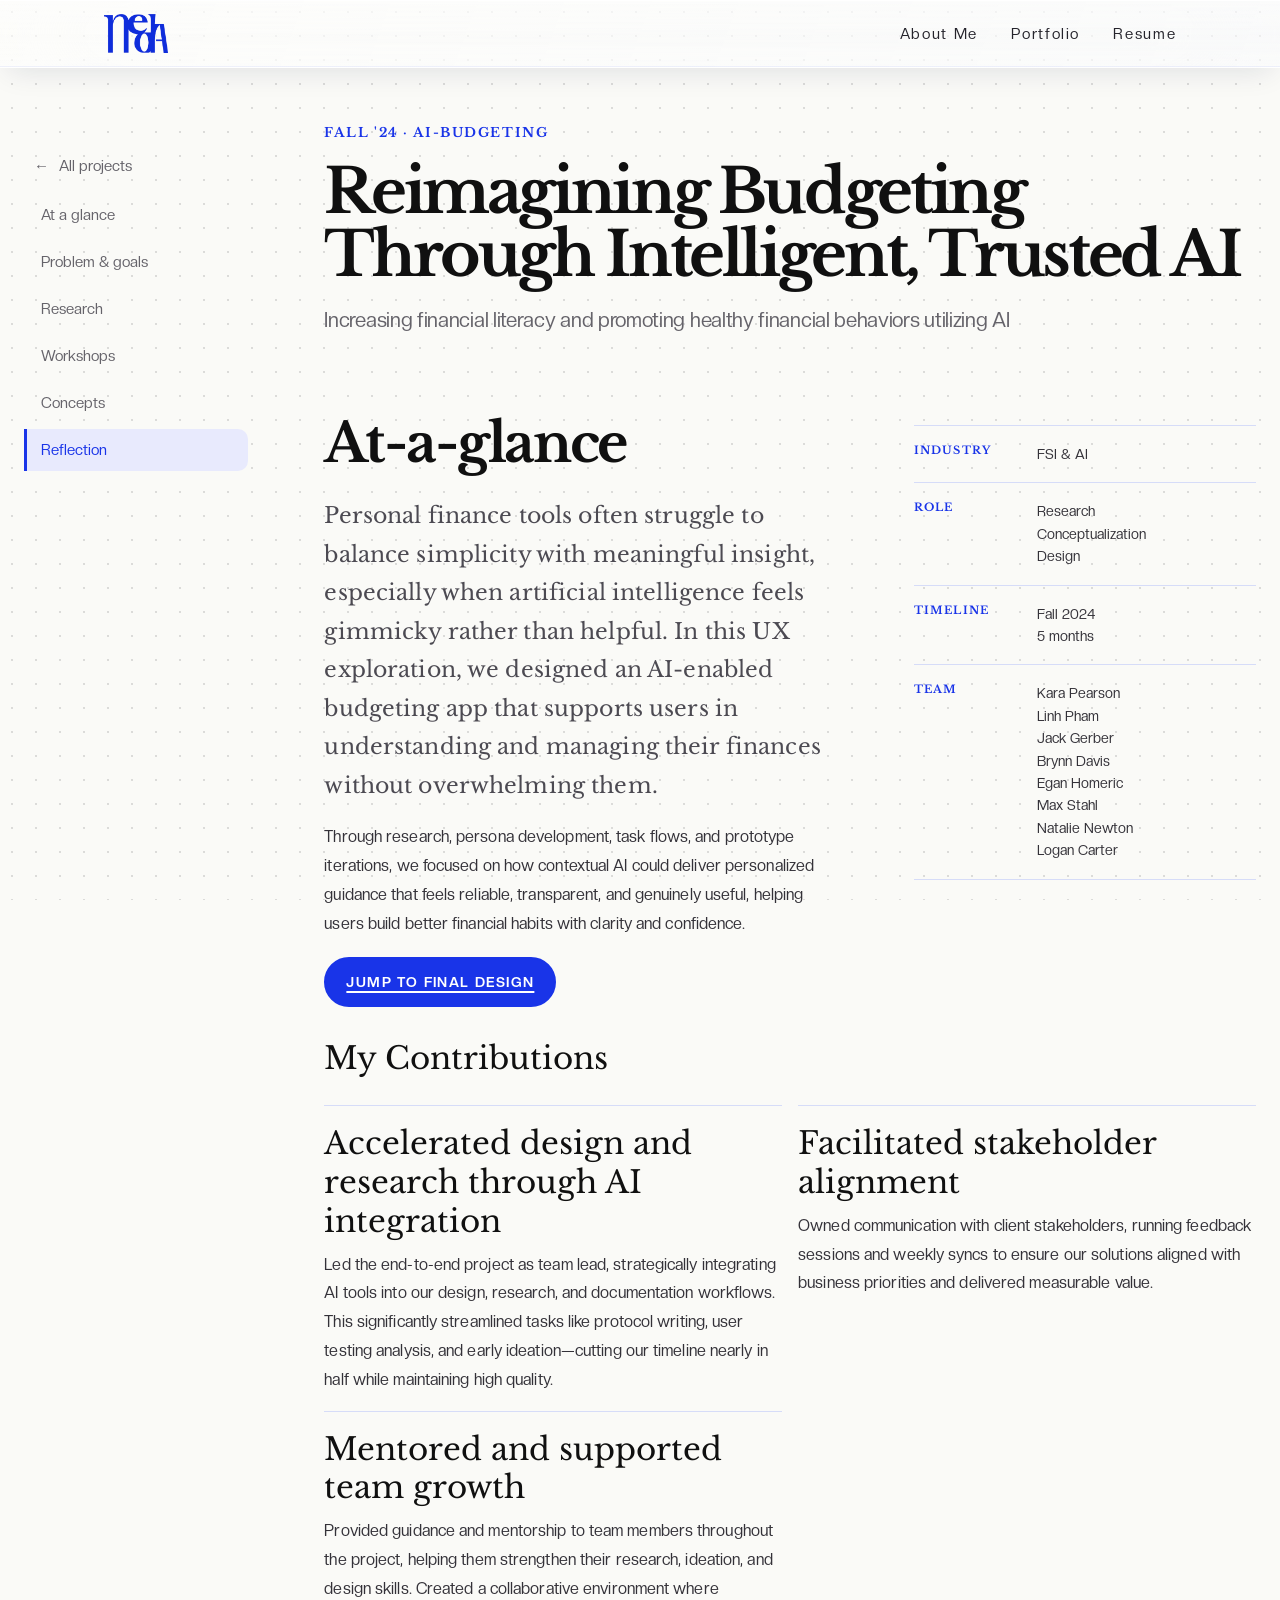
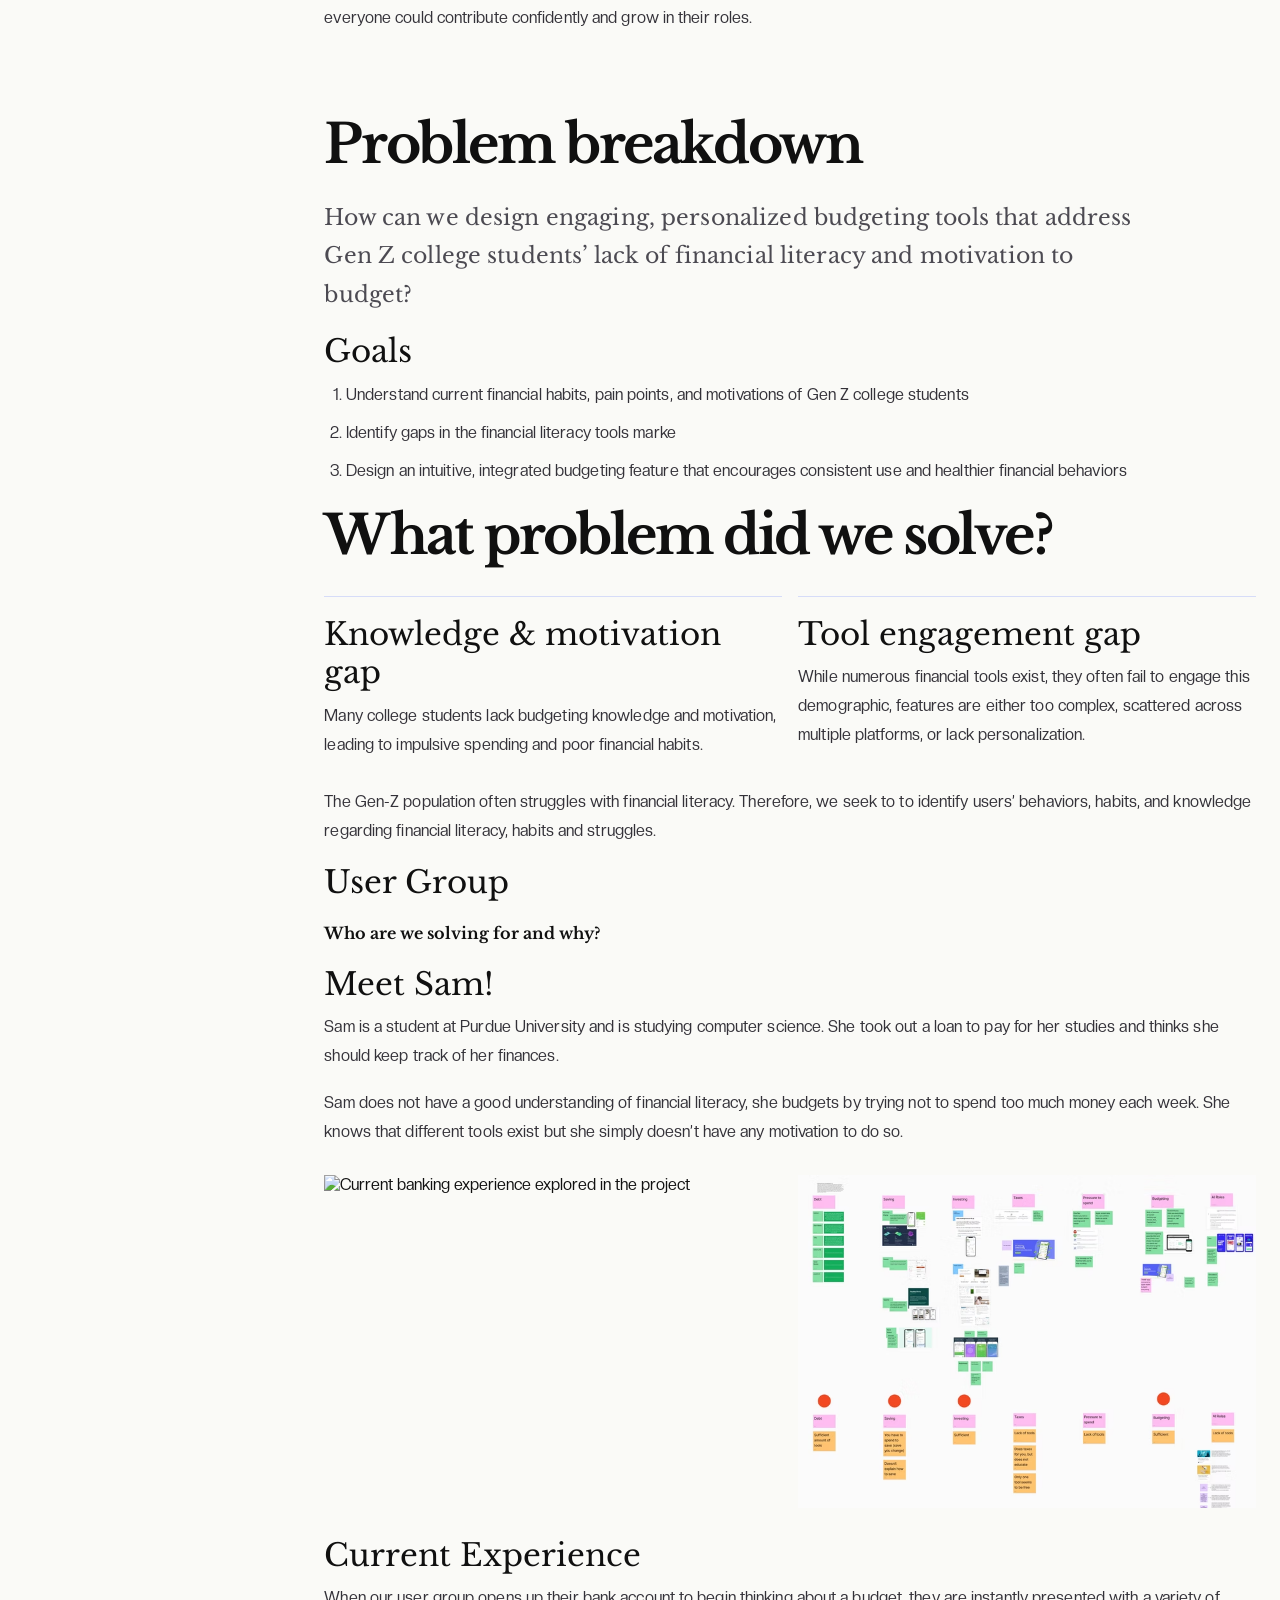
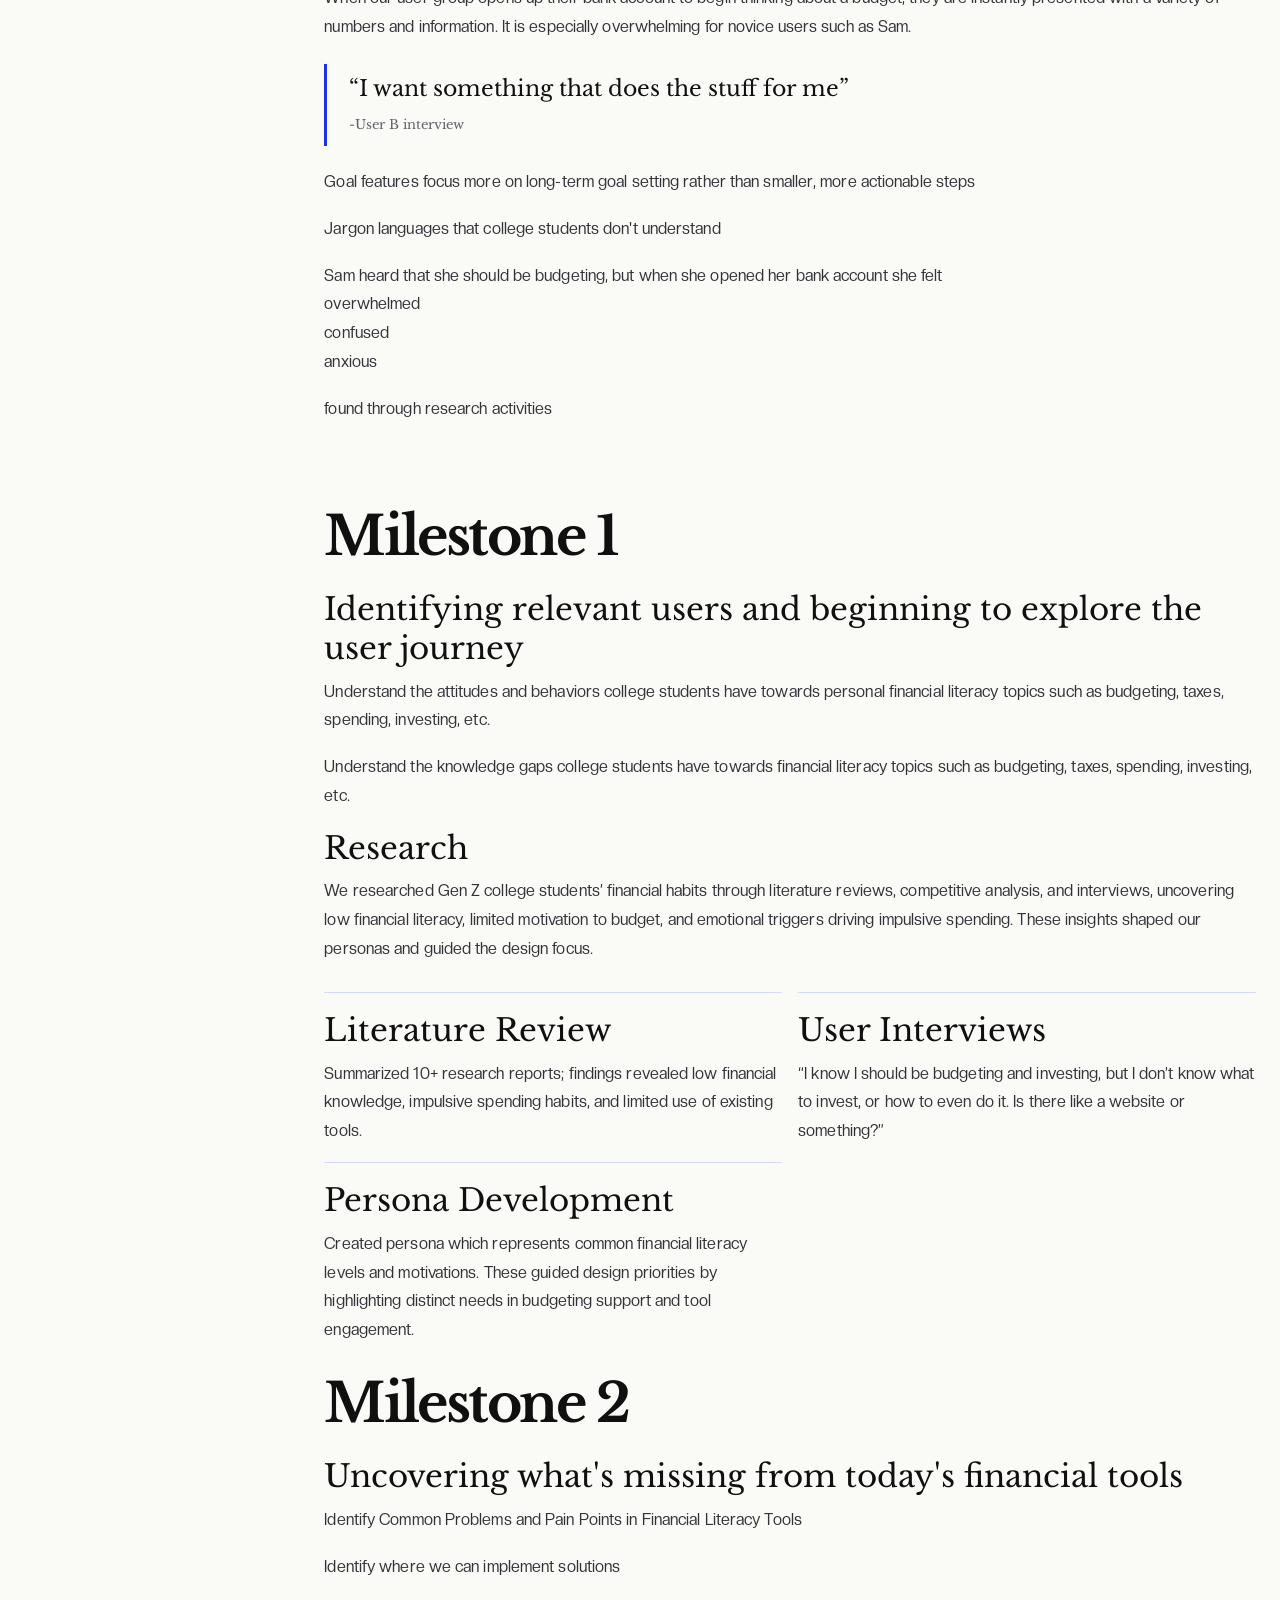
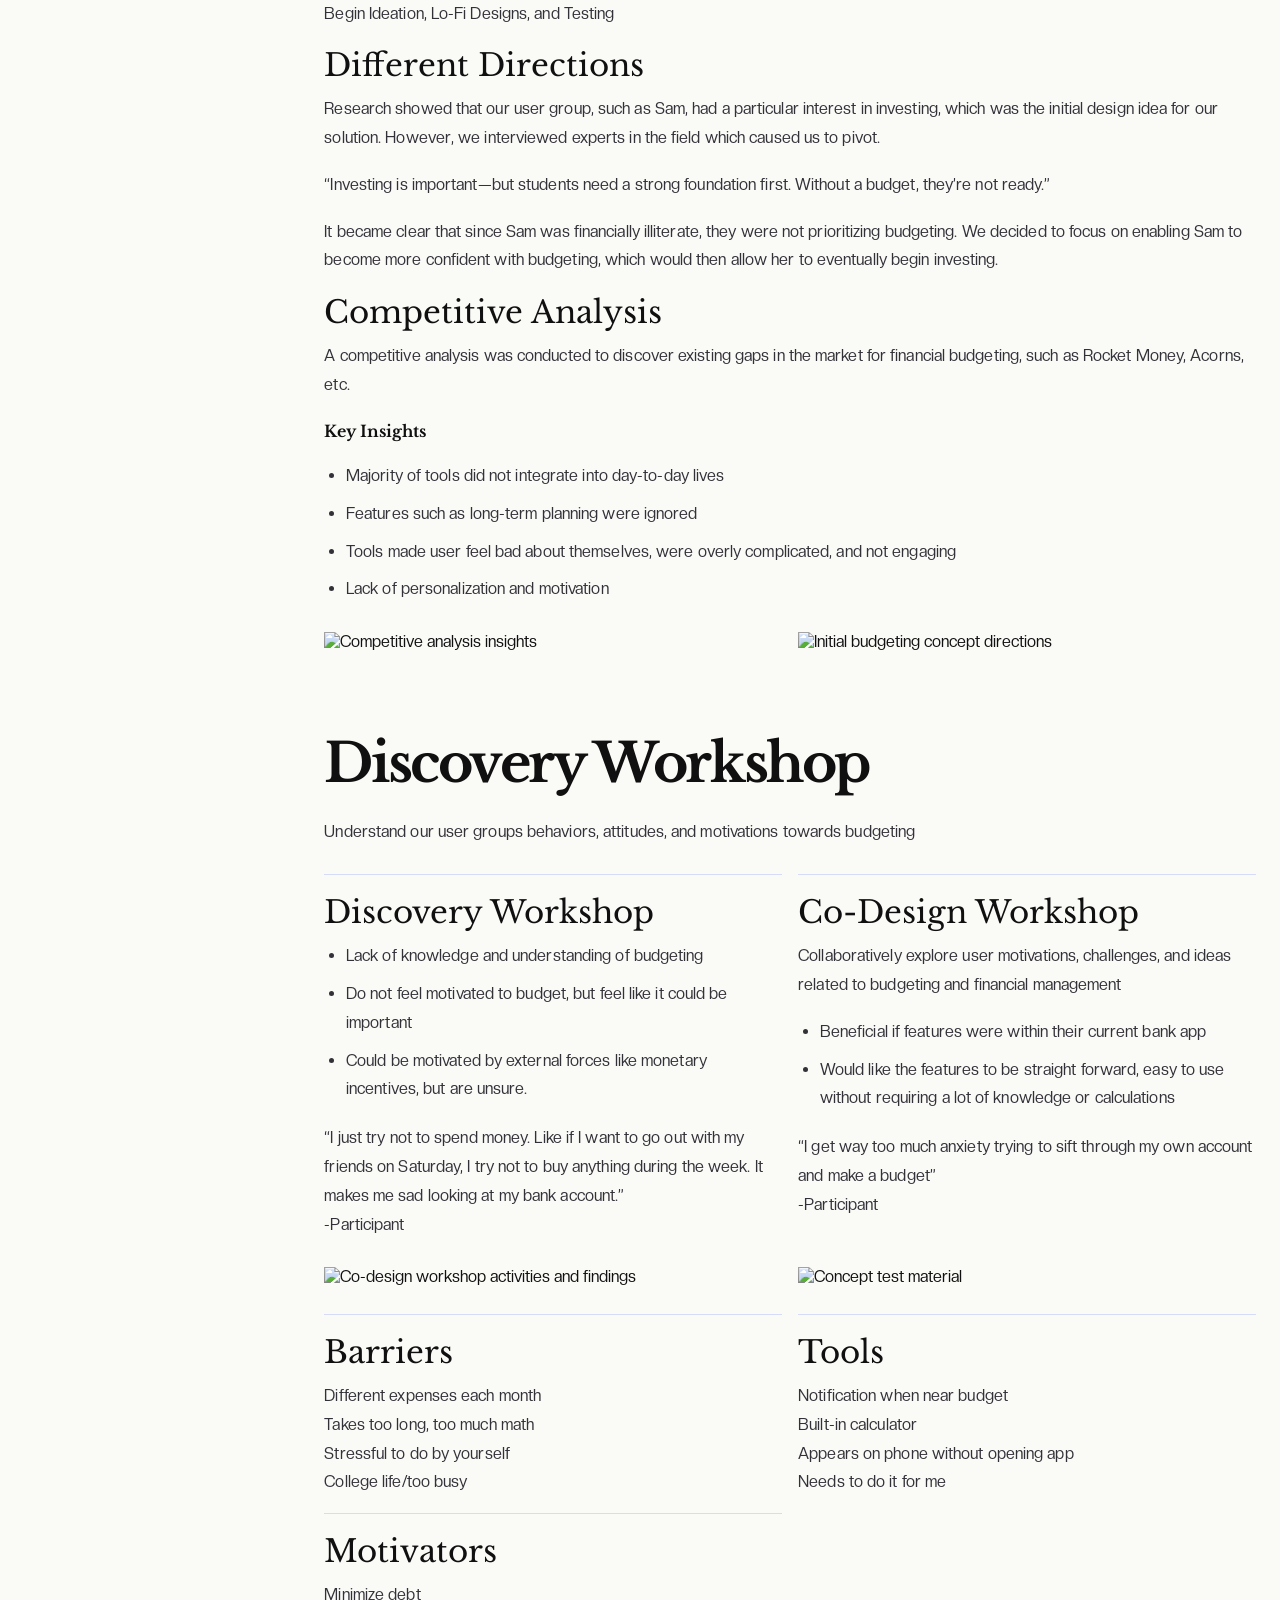
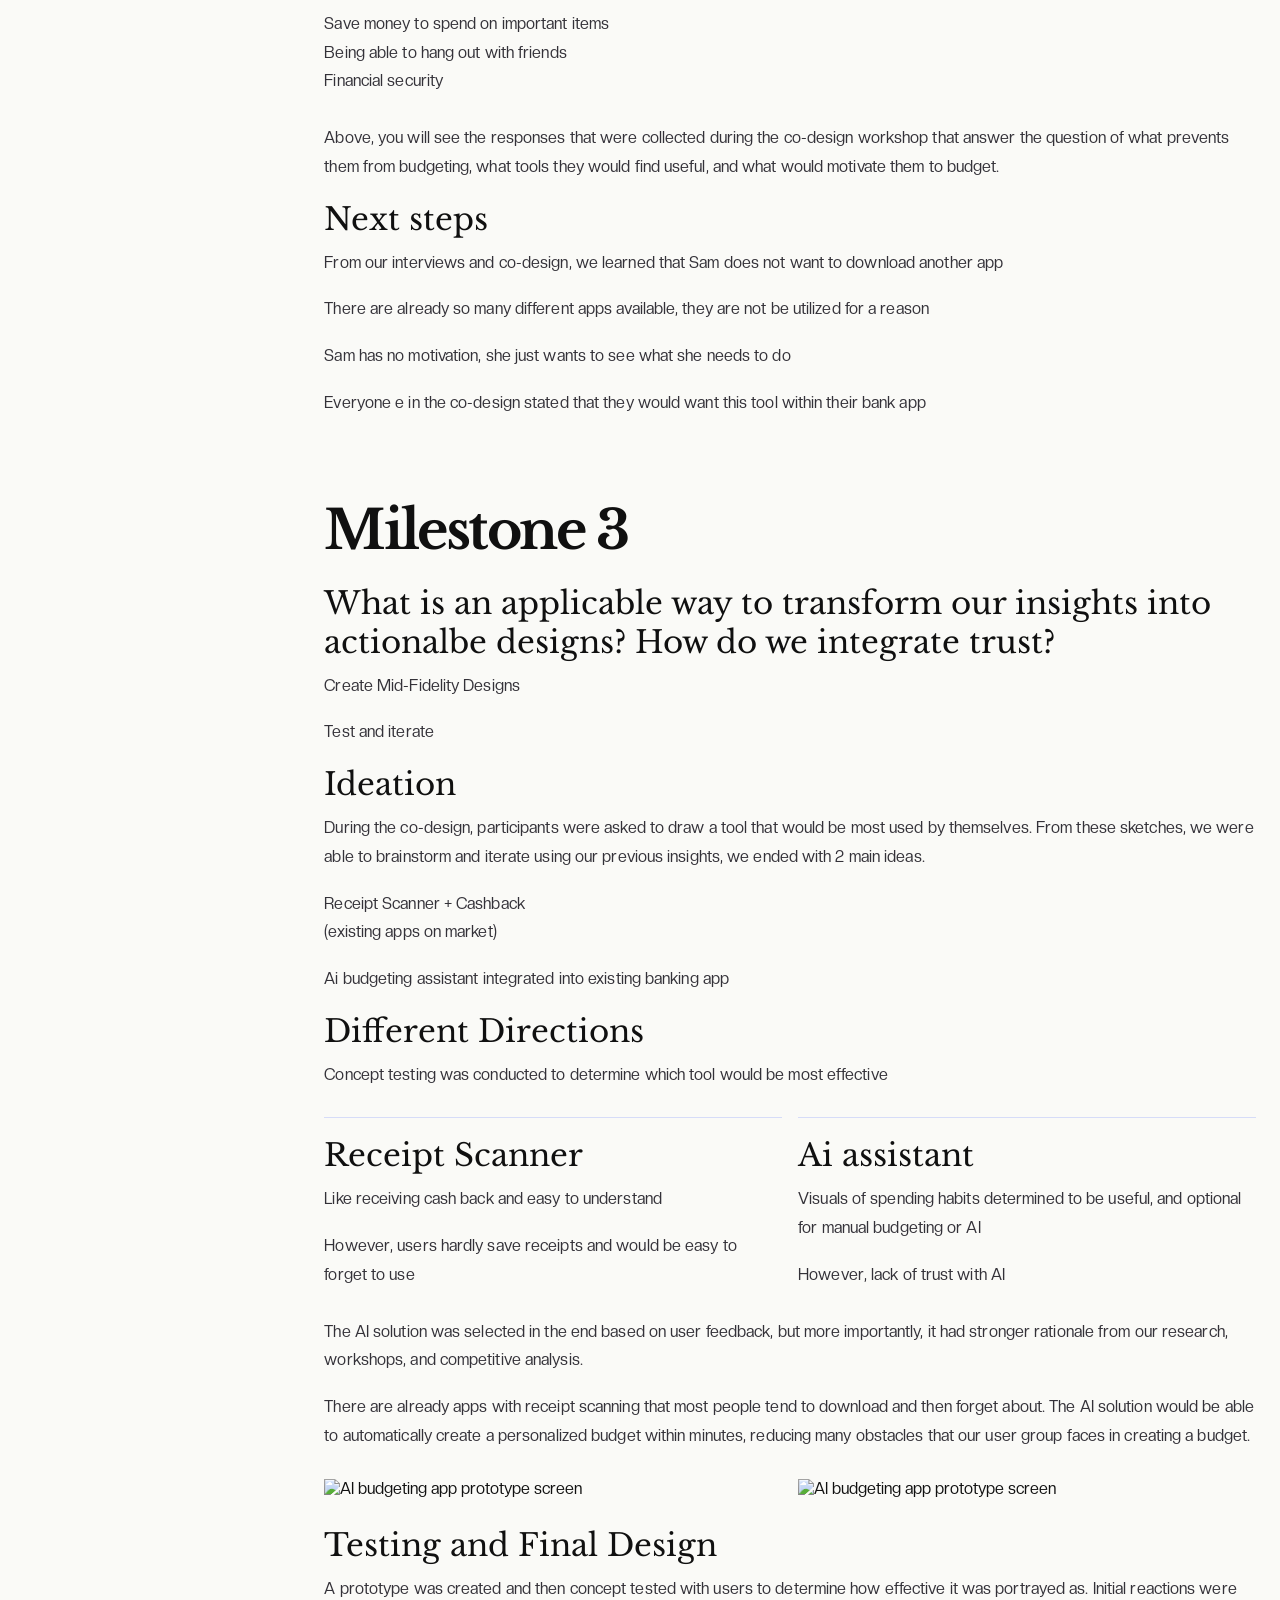
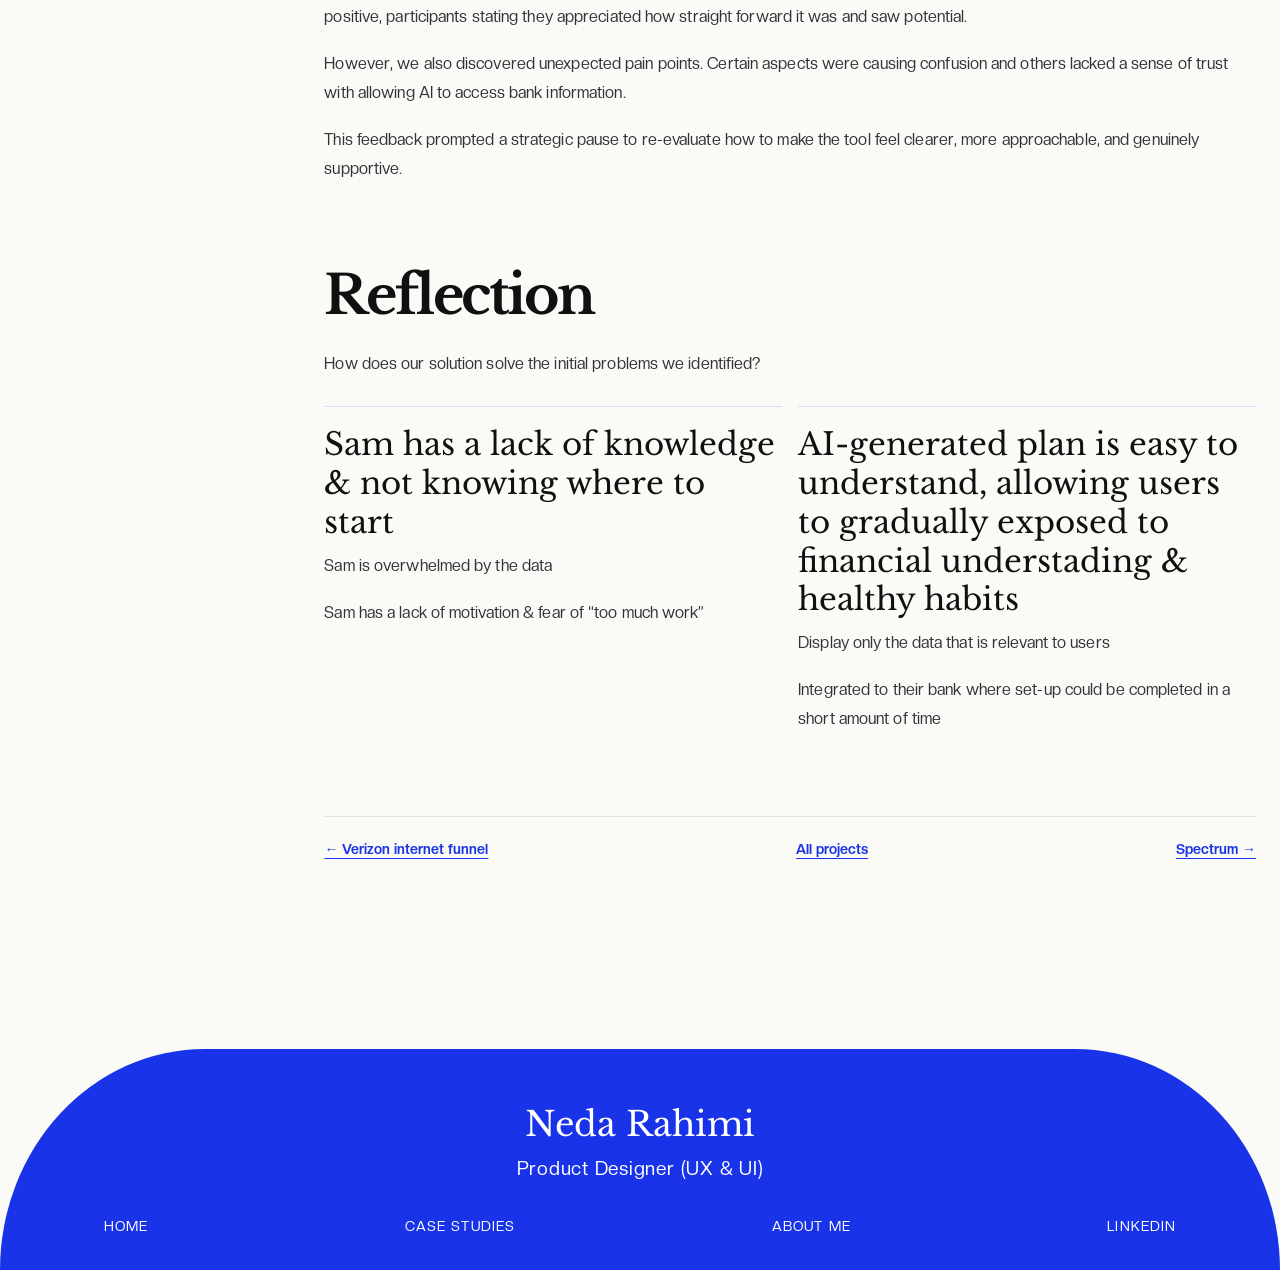
==== ai-budgeting-app/index.html @ cd5d1020 "Spectrum card per reference; robust image + texture" ====
<!doctype html>
<html lang="en">
  <head>
    <meta charset="utf-8">
    <meta name="viewport" content="width=device-width, initial-scale=1">
    <meta name="description" content="Increasing financial literacy and promoting healthy financial behaviors utilizing AI">
    <title>AI-Budgeting | Neda Rahimi</title>
    <link rel="icon" type="image/png" href="../favicon.png">
    <link rel="apple-touch-icon" href="../apple-touch-icon.png">
    <link rel="stylesheet" href="../styles.css?v=37">
    <link rel="stylesheet" href="../detail.css?v=19">
    <script src="../detail-nav.js" defer></script>
    <script src="../scroll-progress.js" defer></script>
    <script src="../site.js" defer></script>
    <script src="../cursor.js" defer></script>
    <script src="../fade-in.js?v=4" defer></script>
  </head>
  <body class="case-study-page">
    <div class="scroll-progress" role="progressbar" aria-label="Page scroll progress" aria-valuemin="0" aria-valuemax="100" aria-valuenow="0">
      <span></span>
    </div>
    <a class="skip-link" href="#main">Skip to content</a>
    <header class="site-header">
      <a class="brand" href="../index.html" aria-label="Neda Rahimi home"><img src="../assets/neda-wordmark-nav.png" alt=""></a>
      <nav class="top-nav" aria-label="Main navigation">
        <a href="../about.html">About Me</a>
        <a href="../index.html#projects">Portfolio</a>
        <a href="../Rahimi%20Neda%20Resume.pdf" target="_blank" rel="noopener">Resume</a>
      </nav>
    </header>
    <main class="case-layout" id="main">
      <aside class="case-sidebar" aria-label="Case study navigation">
        <div class="case-sidebar-top">
          <a class="all-work" href="../index.html#projects" aria-label="All projects"><span aria-hidden="true">←</span><span class="all-work-label">All projects</span></a>
        </div>
        <nav class="detail-toc" id="case-toc" aria-label="Case study sections">
          <a href="#overview">At a glance</a>
          <a href="#problem">Problem &amp; goals</a>
          <a href="#research">Research</a>
          <a href="#workshops">Workshops</a>
          <a href="#concepts">Concepts</a>
          <a href="#reflection">Reflection</a>
        </nav>
      </aside>
      <div class="case-content">
      <section class="detail-hero" aria-labelledby="page-title">
        <div class="detail-hero-copy">
          <p class="detail-date">Fall '24 · AI-Budgeting</p>
          <h1 class="detail-title" id="page-title">Reimagining Budgeting Through Intelligent, Trusted AI</h1>
          <p class="detail-subtitle">Increasing financial literacy and promoting healthy financial behaviors utilizing AI</p>
        </div>
      </section>

      <section class="detail-section" id="overview">
        <div class="overview-layout">
          <div class="overview-copy">
          <h2>At-a-glance</h2>
          <p class="detail-lede">Personal finance tools often struggle to balance simplicity with meaningful insight, especially when artificial intelligence feels gimmicky rather than helpful. In this UX exploration, we designed an AI-enabled budgeting app that supports users in understanding and managing their finances without overwhelming them.</p>
          <p>Through research, persona development, task flows, and prototype iterations, we focused on how contextual AI could deliver personalized guidance that feels reliable, transparent, and genuinely useful, helping users build better financial habits with clarity and confidence.</p>
          <a class="button button-primary" href="#concepts">Jump to final design</a>
          </div>
          <dl class="overview-meta">
            <div><dt>Industry</dt><dd>FSI &amp; AI</dd></div>
            <div><dt>Role</dt><dd>Research<br>Conceptualization<br>Design</dd></div>
            <div><dt>Timeline</dt><dd>Fall 2024<br>5 months</dd></div>
            <div><dt>Team</dt><dd>Kara Pearson<br>Linh Pham<br>Jack Gerber<br>Brynn Davis<br>Egan Homeric<br>Max Stahl<br>Natalie Newton<br>Logan Carter</dd></div>
          </dl>
        </div>
        <h3 style="margin-top:32px">My Contributions</h3>
        <div class="decision-grid">
          <article class="decision-card"><h3>Accelerated design and research through AI integration</h3><p>Led the end-to-end project as team lead, strategically integrating AI tools into our design, research, and documentation workflows. This significantly streamlined tasks like protocol writing, user testing analysis, and early ideation—cutting our timeline nearly in half while maintaining high quality.</p></article>
          <article class="decision-card"><h3>Facilitated stakeholder alignment</h3><p>Owned communication with client stakeholders, running feedback sessions and weekly syncs to ensure our solutions aligned with business priorities and delivered measurable value.</p></article>
          <article class="decision-card"><h3>Mentored and supported team growth</h3><p>Provided guidance and mentorship to team members throughout the project, helping them strengthen their research, ideation, and design skills. Created a collaborative environment where everyone could contribute confidently and grow in their roles.</p></article>
        </div>
      </section>

      <section class="detail-section" id="problem">
        <h2>Problem breakdown</h2>
        <p class="detail-lede">How can we design engaging, personalized budgeting tools that address Gen Z college students’ lack of financial literacy and motivation to budget?</p>
        <h3>Goals</h3>
        <ol>
          <li>Understand current financial habits, pain points, and motivations of Gen Z college students</li>
          <li>Identify gaps in the financial literacy tools marke</li>
          <li>Design an intuitive, integrated budgeting feature that encourages consistent use and healthier financial behaviors</li>
        </ol>
        <h2>What problem did we solve?</h2>
        <div class="decision-grid">
          <article class="decision-card"><h3>Knowledge &amp; motivation gap</h3><p>Many college students lack budgeting knowledge and motivation, leading to impulsive spending and poor financial habits.</p></article>
          <article class="decision-card"><h3>Tool engagement gap</h3><p>While numerous financial tools exist, they often fail to engage this demographic, features are either too complex, scattered across multiple platforms, or lack personalization.</p></article>
        </div>
        <p>The Gen-Z population often struggles with financial literacy. Therefore, we seek to to identify users’ behaviors, habits, and knowledge regarding financial literacy, habits and struggles.</p>
        <h3>User Group</h3>
        <h4>Who are we solving for and why?</h4>
        <h3>Meet Sam!</h3>
        <p>Sam is a student at Purdue University and is studying computer science. She took out a loan to pay for her studies and thinks she should keep track of her finances.</p>
        <p>Sam does not have a good understanding of financial literacy, she budgets by trying not to spend too much money each week. She knows that different tools exist but she simply doesn’t have any motivation to do so.</p>
        <div class="image-grid">
          <button type="button" data-gallery><img src="../assets/budget-current.png" alt="Current banking experience explored in the project" loading="lazy"></button>
          <button type="button" data-gallery><img src="../assets/budget-competitive.png" alt="Competitive analysis of financial tools" loading="lazy"></button>
        </div>
        <div class="detail-panel">
          <h3>Current Experience</h3>
          <p>When our user group opens up their bank account to begin thinking about a budget, they are instantly presented with a variety of numbers and information. It is especially overwhelming for novice users such as Sam.</p>
          <blockquote>“I want something that does the stuff for me”<br><span class="image-caption">-User B interview</span></blockquote>
          <p>Goal features focus more on long-term goal setting rather than smaller, more actionable steps</p>
          <p>Jargon languages that college students don't understand</p>
          <p>Sam heard that she should be budgeting, but when she opened her bank account she felt<br>overwhelmed<br>confused<br>anxious</p>
          <p>found through research activities</p>
        </div>
      </section>

      <section class="detail-section" id="research">
        <h2>Milestone 1</h2>
        <h3>Identifying relevant users and beginning to explore the user journey</h3>
        <p>Understand the attitudes and behaviors college students have towards personal financial literacy topics such as budgeting, taxes, spending, investing, etc.</p>
        <p>Understand the knowledge gaps college students have towards financial literacy topics such as budgeting, taxes, spending, investing, etc.</p>
        <h3>Research</h3>
        <p>We researched Gen Z college students’ financial habits through literature reviews, competitive analysis, and interviews, uncovering low financial literacy, limited motivation to budget, and emotional triggers driving impulsive spending. These insights shaped our personas and guided the design focus.</p>
        <div class="decision-grid">
          <article class="decision-card"><h3>Literature Review</h3><p>Summarized 10+ research reports; findings revealed low financial knowledge, impulsive spending habits, and limited use of existing tools.</p></article>
          <article class="decision-card"><h3>User Interviews</h3><p>“I know I should be budgeting and investing, but I don’t know what to invest, or how to even do it. Is there like a website or something?”</p></article>
          <article class="decision-card"><h3>Persona Development</h3><p>Created persona which represents common financial literacy levels and motivations. These guided design priorities by highlighting distinct needs in budgeting support and tool engagement.</p></article>
        </div>
        <h2>Milestone 2</h2>
        <h3>Uncovering what's missing from today's financial tools</h3>
        <p>Identify Common Problems and Pain Points in Financial Literacy Tools</p>
        <p>Identify where we can implement solutions</p>
        <p>Begin Ideation, Lo-Fi Designs, and Testing</p>
        <h3>Different Directions</h3>
        <p>Research showed that our user group, such as Sam, had a particular interest in investing, which was the initial design idea for our solution. However, we interviewed experts in the field which caused us to pivot.</p>
        <p>“Investing is important—but students need a strong foundation first. Without a budget, they’re not ready.”</p>
        <p>It became clear that since Sam was financially illiterate, they were not prioritizing budgeting. We decided to focus on enabling Sam to become more confident with budgeting, which would then allow her to eventually begin investing.</p>
        <h3>Competitive Analysis</h3>
        <p>A competitive analysis was conducted to discover existing gaps in the market for financial budgeting, such as Rocket Money, Acorns, etc.</p>
        <h4>Key Insights</h4>
        <ul>
          <li>Majority of tools did not integrate into day-to-day lives</li>
          <li>Features such as long-term planning were ignored</li>
          <li>Tools made user feel bad about themselves, were overly complicated, and not engaging</li>
          <li>Lack of personalization and motivation</li>
        </ul>
        <div class="image-grid">
          <button type="button" data-gallery><img src="../assets/budget-insights.png" alt="Competitive analysis insights" loading="lazy"></button>
          <button type="button" data-gallery><img src="../assets/budget-directions.png" alt="Initial budgeting concept directions" loading="lazy"></button>
        </div>
      </section>

      <section class="detail-section" id="workshops">
        <h2>Discovery Workshop</h2>
        <p>Understand our user groups behaviors, attitudes, and motivations towards budgeting</p>
        <div class="decision-grid">
          <article class="decision-card">
            <h3>Discovery Workshop</h3>
            <ul><li>Lack of knowledge and understanding of budgeting</li><li>Do not feel motivated to budget, but feel like it could be important</li><li>Could be motivated by external forces like monetary incentives, but are unsure.</li></ul>
            <p>“I just try not to spend money. Like if I want to go out with my friends on Saturday, I try not to buy anything during the week. It makes me sad looking at my bank account.”<br>-Participant</p>
          </article>
          <article class="decision-card">
            <h3>Co-Design Workshop</h3>
            <p>Collaboratively explore user motivations, challenges, and ideas related to budgeting and financial management</p>
            <ul><li>Beneficial if features were within their current bank app</li><li>Would like the features to be straight forward, easy to use without requiring a lot of knowledge or calculations</li></ul>
            <p>“I get way too much anxiety trying to sift through my own account and make a budget”<br>-Participant</p>
          </article>
        </div>
        <div class="image-grid">
          <button type="button" data-gallery><img src="../assets/budget-workshop.png" alt="Co-design workshop activities and findings" loading="lazy"></button>
          <button type="button" data-gallery><img src="../assets/budget-concept-test.png" alt="Concept test material" loading="lazy"></button>
        </div>
        <div class="process-grid">
          <article class="process-card"><h3>Barriers</h3><p>Different expenses each month<br>Takes too long, too much math<br>Stressful to do by yourself<br>College life/too busy</p></article>
          <article class="process-card"><h3>Tools</h3><p>Notification when near budget<br>Built-in calculator<br>Appears on phone without opening app<br>Needs to do it for me</p></article>
          <article class="process-card"><h3>Motivators</h3><p>Minimize debt<br>Save money to spend on important items<br>Being able to hang out with friends<br>Financial security</p></article>
        </div>
        <p>Above, you will see the responses that were collected during the co-design workshop that answer the question of what prevents them from budgeting, what tools they would find useful, and what would motivate them to budget.</p>
        <h3>Next steps</h3>
        <p>From our interviews and co-design, we learned that Sam does not want to download another app</p>
        <p>There are already so many different apps available, they are not be utilized for a reason</p>
        <p>Sam has no motivation, she just wants to see what she needs to do</p>
        <p>Everyone e in the co-design stated that they would want this tool within their bank app</p>
      </section>

      <section class="detail-section" id="concepts">
        <h2>Milestone 3</h2>
        <h3>What is an applicable way to transform our insights into actionalbe designs? How do we integrate trust?</h3>
        <p>Create Mid-Fidelity Designs</p>
        <p>Test and iterate</p>
        <h3>Ideation</h3>
        <p>During the co-design, participants were asked to draw a tool that would be most used by themselves. From these sketches, we were able to brainstorm and iterate using our previous insights, we ended with 2 main ideas.</p>
        <p>Receipt Scanner + Cashback<br>(existing apps on market)</p>
        <p>Ai budgeting assistant integrated into existing banking app</p>
        <h3>Different Directions</h3>
        <p>Concept testing was conducted to determine which tool would be most effective</p>
        <div class="decision-grid">
          <article class="decision-card"><h3>Receipt Scanner</h3><p>Like receiving cash back and easy to understand</p><p>However, users hardly save receipts and would be easy to forget to use</p></article>
          <article class="decision-card"><h3>Ai assistant</h3><p>Visuals of spending habits determined to be useful, and optional for manual budgeting or AI</p><p>However, lack of trust with AI</p></article>
        </div>
        <p>The AI solution was selected in the end based on user feedback, but more importantly, it had stronger rationale from our research, workshops, and competitive analysis.</p>
        <p>There are already apps with receipt scanning that most people tend to download and then forget about. The AI solution would be able to automatically create a personalized budget within minutes, reducing many obstacles that our user group faces in creating a budget.</p>
        <div class="image-grid">
          <button type="button" data-gallery><img src="../assets/budget-final-1.jpg" alt="AI budgeting app prototype screen" loading="lazy"></button>
          <button type="button" data-gallery><img src="../assets/budget-final-2.jpg" alt="AI budgeting app prototype screen" loading="lazy"></button>
        </div>
        <h3>Testing and Final Design</h3>
        <p>A prototype was created and then concept tested with users to determine how effective it was portrayed as. Initial reactions were positive, participants stating they appreciated how straight forward it was and saw potential.</p>
        <p>However, we also discovered unexpected pain points. Certain aspects were causing confusion and others lacked a sense of trust with allowing AI to access bank information.</p>
        <p>This feedback prompted a strategic pause to re-evaluate how to make the tool feel clearer, more approachable, and genuinely supportive.</p>
      </section>

      <section class="detail-section" id="reflection">
        <h2>Reflection</h2>
        <p>How does our solution solve the initial problems we identified?</p>
        <div class="decision-grid">
          <article class="decision-card"><h3>Sam has a lack of knowledge &amp; not knowing where to start</h3><p>Sam is overwhelmed by the data</p><p>Sam has a lack of motivation &amp; fear of “too much work”</p></article>
          <article class="decision-card"><h3>AI-generated plan is easy to understand, allowing users to gradually exposed to financial understading &amp; healthy habits</h3><p>Display only the data that is relevant to users</p><p>Integrated to their bank where set-up could be completed in a short amount of time</p></article>
        </div>
      </section>

      <nav class="case-pagination" aria-label="Other case studies">
        <a href="../verizon24/index.html">← Verizon internet funnel</a>
        <a href="../index.html#projects">All projects</a>
        <a href="../spectrum/index.html">Spectrum →</a>
      </nav>
      </div>
    </main>
    <footer class="site-footer">
      <a class="footer-name" href="../index.html">Neda Rahimi</a>
      <p>Product Designer (UX &amp; UI)</p>
      <nav class="footer-nav" aria-label="Footer navigation">
        <a href="../index.html">Home</a>
        <a href="../index.html#projects">Case studies</a>
        <a href="../about.html">About me</a>
        <a href="https://www.linkedin.com/in/nedarahimi9/" target="_blank" rel="noreferrer">LinkedIn</a>
      </nav>
    </footer>
  </body>
</html>
---- styles.css ----
@font-face { font-family: "Libre Baskerville"; src: url("assets/fonts/LibreBaskerville-Regular.ttf") format("truetype"); font-weight: 400; font-style: normal; font-display: swap; }
@font-face { font-family: "Libre Baskerville"; src: url("assets/fonts/LibreBaskerville-Bold.ttf") format("truetype"); font-weight: 700; font-style: normal; font-display: swap; }
@font-face { font-family: "Libre Baskerville"; src: url("assets/fonts/LibreBaskerville-SemiBoldItalic.ttf") format("truetype"); font-weight: 400; font-style: italic; font-display: swap; }
@font-face { font-family: "Libre Baskerville"; src: url("assets/fonts/LibreBaskerville-SemiBoldItalic.ttf") format("truetype"); font-weight: 700; font-style: italic; font-display: swap; }
@font-face { font-family: "Creato Display"; src: url("assets/fonts/CreatoDisplay-Light.otf") format("opentype"); font-weight: 300; font-style: normal; font-display: swap; }
@font-face { font-family: "Creato Display"; src: url("assets/fonts/CreatoDisplay-Regular.otf") format("opentype"); font-weight: 400; font-style: normal; font-display: swap; }
@font-face { font-family: "Creato Display"; src: url("assets/fonts/CreatoDisplay-MediumItalic.otf") format("opentype"); font-weight: 400; font-style: italic; font-display: swap; }
@font-face { font-family: "Creato Display"; src: url("assets/fonts/CreatoDisplay-Medium.otf") format("opentype"); font-weight: 500; font-style: normal; font-display: swap; }
@font-face { font-family: "Creato Display"; src: url("assets/fonts/CreatoDisplay-Bold.otf") format("opentype"); font-weight: 700; font-style: normal; font-display: swap; }
@font-face { font-family: "Creato Display"; src: url("assets/fonts/CreatoDisplay-MediumItalic.otf") format("opentype"); font-weight: 700; font-style: italic; font-display: swap; }
@font-face { font-family: "Creato Display"; src: url("assets/fonts/CreatoDisplay-ExtraBold.otf") format("opentype"); font-weight: 800; font-style: normal; font-display: swap; }

:root {
  color-scheme: light;
  --blue: #1934e8;
  --blue-hover: #304cf0;
  --lavender: #e8eafd;
  --lavender-line: #7484f4;
  --ink: #101010;
  --muted: #65636a;
  --page-width: 1512px;
  font-family: "Creato Display", sans-serif;
  font-synthesis: none;
  text-rendering: optimizeLegibility;
}

* {
  box-sizing: border-box;
}

html {
  scroll-behavior: smooth;
}

body {
  margin: 0;
  background: #fff;
  color: var(--ink);
}

.scroll-progress {
  position: fixed;
  z-index: 20;
  top: 0;
  left: 0;
  width: 100%;
  height: 3px;
  pointer-events: none;
}

.scroll-progress span {
  display: block;
  width: 0;
  height: 100%;
  background: var(--blue);
}

a {
  color: inherit;
}

.skip-link {
  position: absolute;
  z-index: 20;
  top: 0.75rem;
  left: 1rem;
  padding: 0.7rem 1rem;
  transform: translateY(-180%);
  border-radius: 0.5rem;
  background: #fff;
  color: var(--blue);
}

.skip-link:focus {
  transform: translateY(0);
}

.visually-hidden {
  position: absolute;
  width: 1px;
  height: 1px;
  padding: 0;
  overflow: hidden;
  clip: rect(0, 0, 0, 0);
  white-space: nowrap;
  border: 0;
}

.site-header {
  position: sticky;
  z-index: 10;
  top: 0;
  display: flex;
  width: 100%;
  height: 68px;
  align-items: center;
  justify-content: space-between;
  padding: 0 max(8.1vw, calc((100vw - var(--page-width)) / 2));
  border-bottom: 1px solid rgb(25 52 232 / 12%);
  background: linear-gradient(110deg, rgb(255 255 255 / 82%), rgb(245 247 255 / 72%));
  box-shadow: 0 8px 28px rgb(16 24 64 / 8%);
  -webkit-backdrop-filter: blur(18px) saturate(150%);
  backdrop-filter: blur(18px) saturate(150%);
}

.brand {
  display: block;
  width: 64px;
  height: 44px;
  overflow: hidden;
}

.brand img {
  display: block;
  width: 100%;
  height: 100%;
  object-fit: cover;
  object-position: center;
}

.top-nav {
  display: flex;
  align-items: center;
  gap: clamp(2.5rem, 6vw, 7.5rem);
}

.top-nav a {
  color: #24232b;
  font-size: 15px;
  letter-spacing: 0.11em;
  text-decoration: none;
  transition: color 160ms ease;
}

.top-nav a:hover,
.top-nav a[aria-current="page"] {
  color: var(--blue);
}

.top-nav a:hover,
.footer-nav a:hover {
  text-decoration: underline;
  text-underline-offset: 0.3em;
}

.hero {
  display: flex;
  min-height: 640px;
  flex-direction: column;
  align-items: center;
  justify-content: center;
  padding: 58px 24px 104px;
  text-align: center;
}

.hero-wordmark {
  display: block;
  width: min(66vw, 780px);
  height: auto;
  margin: 0 auto 34px;
}

.hero h1 {
  max-width: 800px;
  margin: 0;
  color: #656168;
  font-size: clamp(19px, 2vw, 28px);
  font-weight: 400;
  letter-spacing: 0.025em;
  line-height: 1.45;
}

.complexity-word,
.clarity-word {
  display: inline;
}

body.motion-ready .clarity-word {
  filter: blur(5px);
  opacity: 0.35;
  transition: filter 280ms ease, opacity 280ms ease;
}

body.motion-ready .clarity-word.is-landed {
  filter: blur(0);
  opacity: 1;
}

.projects {
  padding: 0 24px;
}

.section-title {
  margin: 0 auto 52px;
  color: var(--ink);
  font-family: "Libre Baskerville", Georgia, serif;
  font-size: clamp(31px, 3.2vw, 46px);
  font-weight: 400;
  line-height: 1.2;
  text-align: center;
}

.project-card {
  display: grid;
  width: min(100%, var(--page-width));
  min-height: 470px;
  grid-template-columns: minmax(0, 0.95fr) minmax(0, 1.05fr);
  align-items: center;
  gap: clamp(36px, 5vw, 82px);
  margin: 0 auto 92px;
  padding: clamp(38px, 4.2vw, 62px);
  overflow: hidden;
  border-radius: clamp(30px, 4vw, 52px);
  background: var(--lavender);
}

.project-card:last-child {
  margin-bottom: 0;
}

.project-copy {
  min-width: 0;
}

.eyebrow {
  margin: 0 0 12px;
  color: var(--muted);
  font-size: 15px;
  letter-spacing: 0.035em;
  text-transform: uppercase;
}

.project-copy h3 {
  margin: 0 0 15px;
  font-family: "Libre Baskerville", Georgia, serif;
  font-size: clamp(28px, 2.4vw, 39px);
  font-weight: 400;
  line-height: 1.24;
}

.project-description {
  margin: 0;
  font-size: clamp(16px, 1.4vw, 19px);
  letter-spacing: 0.02em;
  line-height: 1.78;
}

.tags {
  display: flex;
  flex-wrap: wrap;
  gap: 12px 18px;
  margin: 17px 0 24px;
  padding: 0;
  list-style: none;
}

.tags li {
  padding: 7px 12px 6px;
  border: 1px solid var(--lavender-line);
  border-radius: 999px;
  color: var(--blue);
  font-size: 13px;
  letter-spacing: 0.12em;
  line-height: 1.2;
  text-transform: uppercase;
  white-space: nowrap;
}

.metrics {
  display: flex;
  min-height: 106px;
  align-items: flex-start;
  gap: 34px;
  padding-top: 21px;
  border-top: 1px solid var(--lavender-line);
}

.metric {
  display: flex;
  flex-direction: column;
  gap: 4px;
  margin: 0;
}

.metric strong {
  font-family: "Libre Baskerville", Georgia, serif;
  font-size: 32px;
  font-weight: 400;
  line-height: 1.15;
}

.metric span {
  color: var(--muted);
  font-size: 14px;
  letter-spacing: 0.035em;
  text-transform: uppercase;
}

.project-actions {
  display: flex;
  flex-wrap: wrap;
  gap: 16px;
  margin-top: 14px;
}

.button {
  display: inline-flex;
  min-width: 180px;
  min-height: 50px;
  align-items: center;
  justify-content: center;
  padding: 11px 20px;
  border: 2px solid var(--blue);
  border-radius: 999px;
  font-size: 14px;
  font-weight: 650;
  letter-spacing: 0.1em;
  text-align: center;
  text-decoration: none;
  text-transform: uppercase;
  transition: background-color 160ms ease, color 160ms ease, transform 160ms ease;
}

.button:hover {
  transform: translateY(-2px);
}

.button-primary {
  background: var(--blue);
  color: #fff;
}

.button-primary:hover {
  background: var(--blue-hover);
}

.button-secondary {
  background: transparent;
  color: var(--blue);
}

.button-secondary:hover {
  background: #fff;
}

.project-art {
  display: flex;
  min-width: 0;
  min-height: 345px;
  align-items: center;
  justify-content: center;
}

.project-art img {
  display: block;
  max-width: 100%;
  height: auto;
  object-fit: contain;
}

.spectrum-art {
  min-height: 390px;
  align-items: flex-end;
  gap: 16px;
}

.spectrum-art img {
  width: calc(50% - 8px);
  max-height: 390px;
}

.phone-art {
  gap: 18px;
}

.phone-art img {
  width: calc(50% - 9px);
  max-height: 415px;
  object-fit: contain;
}

.laptop-art img {
  width: 100%;
  max-height: 390px;
}

.banking-art img {
  width: min(100%, 350px);
  max-height: 440px;
}

.site-footer {
  margin-top: 96px;
  padding: 54px max(8.1vw, calc((100vw - var(--page-width)) / 2)) 36px;
  width: 100%;
  border-radius: min(240px, 16vw) min(240px, 16vw) 0 0 / 100% 100% 0 0;
  background: var(--blue);
  color: #fff;
  text-align: center;
}

.about-section {
  width: min(100% - 48px, var(--page-width));
  margin: 0 auto;
  padding: 18px 0 24px;
}

.about-heading {
  margin: 0 0 48px;
  text-align: center;
}

.about-heading .eyebrow {
  margin-bottom: 10px;
}

.about-heading .section-title {
  margin-bottom: 0;
}

.about-intro {
  display: grid;
  grid-template-columns: minmax(230px, 0.72fr) minmax(0, 1.28fr);
  align-items: center;
  gap: clamp(32px, 7vw, 110px);
  max-width: 1100px;
  margin: 0 auto 60px;
}

.about-portrait {
  display: block;
  width: min(100%, 360px);
  max-height: 430px;
  justify-self: center;
  border-radius: 2px;
  object-fit: cover;
  cursor: zoom-in;
}

.about-copy h3,
.process-copy h3 {
  margin: 0 0 16px;
  font-family: "Libre Baskerville", Georgia, serif;
  font-size: clamp(32px, 4vw, 48px);
  font-weight: 400;
}

.about-copy p,
.process-copy p {
  margin: 0 0 17px;
  font-size: clamp(16px, 1.5vw, 19px);
  letter-spacing: 0.015em;
  line-height: 1.8;
}

.text-link {
  display: inline-flex;
  gap: 8px;
  margin-top: 6px;
  color: var(--blue);
  font-size: 15px;
  font-weight: 600;
  text-underline-offset: 0.3em;
}

.photo-grid {
  display: grid;
  grid-template-columns: repeat(4, minmax(0, 1fr));
  grid-auto-rows: 160px;
  gap: 14px;
  margin: 0 0 92px;
}

.photo-tile {
  min-width: 0;
  min-height: 0;
  padding: 0;
  overflow: hidden;
  border: 0;
  background: #f0eff3;
  cursor: zoom-in;
}

.photo-tile img {
  display: block;
  width: 100%;
  height: 100%;
  object-fit: cover;
  transition: transform 250ms ease;
}

.photo-tile:hover img {
  transform: scale(1.04);
}

.photo-tall {
  grid-row: span 2;
}

.photo-wide {
  grid-column: span 2;
}

.process-block {
  display: grid;
  grid-template-columns: minmax(0, 0.9fr) minmax(0, 1.1fr);
  align-items: center;
  gap: clamp(32px, 6vw, 84px);
  padding: clamp(28px, 5vw, 64px);
  border-radius: 42px;
  background: var(--lavender);
}

.process-copy .eyebrow {
  margin-bottom: 10px;
}

.process-steps {
  display: flex;
  flex-wrap: wrap;
  gap: 8px;
  margin-top: 25px;
}

.process-steps span {
  padding: 7px 10px;
  border: 1px solid var(--lavender-line);
  border-radius: 999px;
  color: var(--blue);
  font-size: 11px;
  letter-spacing: 0.06em;
}

.process-image {
  display: block;
  width: 100%;
  padding: 0;
  border: 0;
  background: transparent;
  cursor: zoom-in;
}

.process-image img {
  display: block;
  width: 100%;
  height: auto;
  border-radius: 4px;
}

.gallery-dialog {
  width: min(92vw, 1200px);
  max-width: none;
  max-height: 92vh;
  padding: 18px;
  overflow: visible;
  border: 0;
  border-radius: 12px;
  background: #fff;
  box-shadow: 0 24px 80px rgb(0 0 0 / 25%);
}

.gallery-dialog::backdrop {
  background: rgb(10 10 18 / 82%);
  backdrop-filter: blur(4px);
}

.gallery-dialog img {
  display: block;
  max-width: 100%;
  max-height: calc(92vh - 60px);
  margin: auto;
  object-fit: contain;
}

.gallery-dialog figcaption {
  margin-top: 10px;
  color: var(--muted);
  font-size: 13px;
  text-align: center;
}

.gallery-dialog-close {
  position: absolute;
  top: -14px;
  right: -14px;
  display: grid;
  width: 38px;
  height: 38px;
  place-items: center;
  border: 0;
  border-radius: 50%;
  background: var(--blue);
  color: #fff;
  font-size: 24px;
  cursor: pointer;
}

.footer-name {
  font-family: "Libre Baskerville", Georgia, serif;
  font-size: 34px;
  text-decoration: none;
}

.site-footer > p {
  margin: 12px 0 38px;
  font-size: 19px;
  letter-spacing: 0.04em;
}

.footer-nav {
  display: flex;
  justify-content: space-between;
  gap: 24px;
}

.footer-nav a {
  font-size: 14px;
  letter-spacing: 0.08em;
  text-decoration: none;
  text-transform: uppercase;
}

:focus-visible {
  outline: 3px solid #ffbd3e;
  outline-offset: 4px;
}

.cursor-orbit {
  position: fixed;
  z-index: 30;
  top: 0;
  left: 0;
  width: 34px;
  height: 34px;
  border: 1.5px solid var(--blue);
  border-radius: 50%;
  background: rgb(25 52 232 / 7%);
  opacity: 0;
  pointer-events: none;
  transform: translate3d(-100px, -100px, 0) translate(-50%, -50%);
  transition: width 180ms ease, height 180ms ease, background-color 180ms ease, opacity 180ms ease;
  will-change: transform;
}

.cursor-orbit.is-visible {
  opacity: 1;
}

.cursor-orbit.is-hovering {
  width: 48px;
  height: 48px;
  background: rgb(25 52 232 / 12%);
}

@media (min-width: 1600px) {
  .hero {
    min-height: 760px;
  }

  .hero-wordmark {
    width: min(66vw, 900px);
  }

  .project-card {
    min-height: 520px;
  }
}

@media (max-width: 820px) {
  .site-header {
    height: 64px;
    padding: 0 24px;
  }

  .brand {
    width: 58px;
    height: 40px;
  }

  .top-nav {
    gap: clamp(18px, 5vw, 40px);
  }

  .top-nav a {
    font-size: 13px;
  }

  .hero {
    min-height: 540px;
    padding: 56px 24px 86px;
  }

  .hero-wordmark {
    width: min(82vw, 680px);
    margin-bottom: 22px;
  }

  .projects {
    padding-right: 20px;
    padding-left: 20px;
  }

  .project-card {
    min-height: 0;
    gap: 28px;
    margin-bottom: 48px;
    padding: 36px;
    border-radius: 34px;
  }

  .project-copy h3 {
    font-size: clamp(28px, 4vw, 36px);
  }

  .project-description {
    font-size: 16px;
    line-height: 1.65;
  }

  .tags {
    gap: 9px;
  }

  .tags li {
    padding: 6px 9px;
    font-size: 10px;
  }

  .project-art,
  .spectrum-art {
    min-height: 280px;
  }

  .spectrum-art {
    gap: 10px;
  }

  .spectrum-art img {
    width: calc(50% - 5px);
    max-height: 300px;
  }

  .site-footer {
    margin-top: 64px;
    padding: 48px 28px 32px;
    border-radius: min(240px, 16vw) min(240px, 16vw) 0 0 / 100% 100% 0 0;
  }

  .about-intro {
    gap: 30px;
  }

  .photo-grid {
    grid-auto-rows: 130px;
    gap: 10px;
  }

  .process-block {
    gap: 30px;
    padding: 32px;
    border-radius: 34px;
  }
}

@media (max-width: 600px) {
  .site-header {
    padding: 0 18px;
  }

  .top-nav {
    gap: 20px;
  }

  .hero {
    min-height: 470px;
    padding: 48px 22px 72px;
  }

  .hero-wordmark {
    width: min(96vw, 560px);
    margin-right: -12px;
    margin-left: -12px;
  }

  .hero h1 {
    font-size: 17px;
    line-height: 1.6;
  }

  .projects {
    padding: 0 14px 70px;
  }

  .section-title {
    margin-bottom: 30px;
    font-size: 32px;
  }

  .project-card {
    display: flex;
    flex-direction: column;
    align-items: stretch;
    gap: 20px;
    margin-bottom: 30px;
    padding: 28px 22px;
    border-radius: 28px;
  }

  .project-copy h3 {
    font-size: 30px;
  }

  .eyebrow {
    font-size: 13px;
  }

  .project-description {
    font-size: 15px;
    line-height: 1.65;
  }

  .tags {
    gap: 8px;
    margin: 16px 0 19px;
  }

  .tags li {
    font-size: 9px;
    letter-spacing: 0.08em;
  }

  .metrics {
    min-height: 84px;
    padding-top: 16px;
  }

  .metric strong {
    font-size: 28px;
  }

  .metric span {
    font-size: 11px;
  }

  .project-actions {
    gap: 10px;
    margin-top: 8px;
  }

  .button {
    min-width: 0;
    min-height: 46px;
    flex: 1 1 145px;
    padding: 10px 12px;
    font-size: 11px;
  }

  .project-art,
  .spectrum-art {
    min-height: 230px;
  }

  .spectrum-art {
    order: 2;
    gap: 8px;
    min-height: 250px;
    align-items: flex-end;
  }

  .spectrum-art img {
    width: calc(50% - 4px);
    max-height: 245px;
  }

  .phone-art {
    order: 2;
  }

  .phone-art img {
    width: calc(50% - 6px);
    max-height: 300px;
  }

  .laptop-art img {
    width: 110%;
    max-width: none;
    margin: 0 -5%;
  }

  .banking-art img {
    width: min(100%, 260px);
    max-height: 350px;
  }

  .site-footer {
    margin-top: 50px;
    padding: 42px 22px 30px;
    border-radius: min(240px, 16vw) min(240px, 16vw) 0 0 / 100% 100% 0 0;
  }

  .footer-name {
    font-size: 30px;
  }

  .site-footer > p {
    margin-bottom: 32px;
    font-size: 16px;
  }

  .footer-nav {
    flex-wrap: wrap;
    justify-content: center;
    gap: 20px 30px;
  }

  .footer-nav a {
    font-size: 11px;
  }

  .about-section {
    width: calc(100% - 28px);
    padding-top: 8px;
  }

  .about-heading {
    margin-bottom: 30px;
  }

  .about-intro {
    grid-template-columns: 1fr;
    gap: 26px;
    margin-bottom: 36px;
  }

  .about-portrait {
    width: min(100%, 300px);
    max-height: 360px;
  }

  .about-copy {
    padding: 0 8px;
  }

  .about-copy h3,
  .process-copy h3 {
    font-size: 34px;
  }

  .about-copy p,
  .process-copy p {
    font-size: 15px;
    line-height: 1.7;
  }

  .photo-grid {
    grid-template-columns: repeat(2, minmax(0, 1fr));
    grid-auto-rows: 130px;
    gap: 8px;
    margin-bottom: 48px;
  }

  .process-block {
    grid-template-columns: 1fr;
    gap: 28px;
    padding: 26px 20px;
    border-radius: 28px;
  }

  .process-steps {
    gap: 7px;
    margin-top: 18px;
  }

  .process-steps span {
    font-size: 10px;
  }
}

@media (prefers-reduced-motion: reduce) {
  html {
    scroll-behavior: auto;
  }

  *,
  *::before,
  *::after {
    transition-duration: 0.01ms !important;
  }
}

body.home-page {
  --accent: #263dff;
  background: #fafaf7;
}

body {
  position: relative;
  isolation: isolate;
  background: #fafaf7;
}

body::before {
  position: fixed;
  z-index: -1;
  inset: 0;
  content: "";
  background-image: radial-gradient(circle, rgb(16 16 16 / 13%) 1px, transparent 1.2px);
  background-size: 24px 24px;
  pointer-events: none;
}

.home-page .hero {
  position: relative;
  isolation: isolate;
  min-height: min(900px, calc(100svh - 68px));
  justify-content: flex-start;
  padding: 42px 24px clamp(68px, 9vh, 100px);
  background: transparent;
}

.home-page .hero-content {
  display: flex;
  width: min(100%, 980px);
  flex-direction: column;
  align-items: center;
  margin: 0 auto;
}

.home-page .hero-label {
  margin: 0;
  color: #24232b;
  font-size: clamp(12px, 1.15vw, 15px);
  font-weight: 600;
  letter-spacing: 0.2em;
  text-transform: uppercase;
}

.home-page .hero-wordmark {
  width: min(36vw, 560px);
  height: auto;
  margin: clamp(28px, 4.5vh, 48px) auto;
}

.home-page .hero-name {
  margin: 0;
  color: #17171b;
  font-size: clamp(22px, 2.6vw, 34px);
  font-weight: 500;
  letter-spacing: -0.035em;
  line-height: 1.12;
}

.home-page .hero-tagline {
  width: min(100%, 950px);
  min-height: 1.55em;
  text-wrap: balance;
  margin: clamp(24px, 3.5vh, 38px) 0 0;
  color: #34343b;
  font-size: clamp(18px, 2vw, 24px);
  font-weight: 400;
  letter-spacing: 0.01em;
  line-height: 1.55;
  text-align: center;
}

.home-page .hero-status {
  margin: clamp(22px, 3vh, 32px) 0 0;
  color: #24232b;
  font-family: "Creato Display", sans-serif;
  font-size: clamp(12px, 1.15vw, 15px);
  font-weight: 400;
  letter-spacing: 0.04em;
  line-height: 1.6;
  text-align: center;
}

.home-page .hero-status-key {
  color: var(--accent);
  font-weight: 700;
}

.home-page .tagline-accent {
  color: var(--accent);
  font-family: "Libre Baskerville", Georgia, serif;
  font-weight: 500;
}

.home-page .tagline-caret {
  display: inline-block;
  width: 0.09em;
  height: 1.05em;
  margin-left: 0.12em;
  background: var(--accent);
  vertical-align: -0.12em;
}

.home-page .tagline-caret.is-blinking {
  animation: caret-blink 850ms steps(2, start) infinite;
}

@keyframes caret-blink {
  to { visibility: hidden; }
}

.home-page .projects {
  padding: 48px 24px 96px;
  background: transparent;
  scroll-margin-top: 88px;
}

.home-page .project-card {
  display: grid;
  width: min(100%, 1320px);
  grid-template-columns: minmax(0, 1.12fr) minmax(0, 0.88fr);
  align-items: center;
  gap: clamp(42px, 7vw, 104px);
  min-height: 0;
  margin: 0 auto clamp(104px, 12vw, 164px);
  padding: 0;
  overflow: visible;
  border-radius: 0;
  background: transparent;
}

.home-page .project-card:nth-of-type(even) {
  grid-template-columns: minmax(0, 0.88fr) minmax(0, 1.12fr);
}

.home-page .project-card:nth-of-type(even) .project-visual {
  grid-column: 2;
  grid-row: 1;
}

.home-page .project-card:nth-of-type(even) .project-copy {
  grid-column: 1;
  grid-row: 1;
}

.home-page .project-card:last-child {
  margin-bottom: 0;
}

.home-page .project-visual {
  position: relative;
  isolation: isolate;
  display: grid;
  min-width: 0;
  min-height: 360px;
  aspect-ratio: 1.28;
  container-type: size;
  place-items: center;
  border-radius: 32px;
  box-shadow: 0 20px 52px rgb(25 52 232 / 12%);
  transition: box-shadow 380ms ease-out;
}

.home-page .project-visual::before {
  position: absolute;
  z-index: -1;
  inset: 0;
  border-radius: inherit;
  background:
    radial-gradient(circle at 92% 8%, rgb(150 178 255 / 85%) 0%, rgb(150 178 255 / 0%) 46%),
    radial-gradient(circle at 4% 96%, rgb(196 214 255 / 70%) 0%, rgb(196 214 255 / 0%) 50%),
    linear-gradient(135deg, #fff 0%, #f1f5ff 50%, #dbe7ff 100%);
  background-size: 140% 140%;
  content: "";
  transition: background-position 380ms ease-out, transform 380ms ease-out;
}

.home-page .project-artwork {
  display: flex;
  width: 100%;
  height: 100%;
  min-height: inherit;
  align-items: flex-end;
  justify-content: center;
  gap: 0;
  padding: 0;
  overflow: hidden;
  border-radius: inherit;
  transition: transform 380ms ease-out;
}

.home-page .project-artwork img {
  display: block;
  flex: 0 0 auto;
  width: 100%;
  max-width: none;
  height: auto;
  max-height: none;
  margin: 0 0 -10%;
  object-fit: contain;
  transform-origin: 50% 100%;
  transition: transform 380ms ease-out;
}

.home-page .spectrum-art .project-artwork,
.home-page .phone-art .project-artwork {
  gap: 8%;
}

.home-page .spectrum-art .project-artwork img,
.home-page .phone-art .project-artwork img {
  width: auto;
  height: 100cqh;
  margin-bottom: -9cqh;
}

.home-page .laptop-art .project-artwork {
  align-items: center;
}

.home-page .laptop-art .project-artwork img {
  width: 78%;
  margin: 0;
}

.home-page .banking-art .project-artwork img {
  width: auto;
  height: 100cqh;
  margin-bottom: -9cqh;
}

.home-page .spectrum-art .info-bottom,
.home-page .laptop-art .info-bottom {
  top: 24px;
  bottom: auto;
}

.home-page .project-copy {
  width: 100%;
  max-width: 500px;
  justify-self: center;
}

.home-page .project-tag {
  display: flex;
  align-items: flex-start;
  gap: 9px;
  margin: 0 0 18px;
  color: var(--blue);
  font-family: "Creato Display", "Helvetica Neue", Arial, sans-serif;
  font-size: 12px;
  font-weight: 500;
  letter-spacing: 0.02em;
  line-height: 1.55;
  text-transform: none;
}

.home-page .project-tag > span {
  flex: 0 0 7px;
  width: 7px;
  height: 7px;
  margin-top: 6px;
  border: 1px dotted var(--blue);
  border-radius: 50%;
}

.home-page .project-copy h3 {
  max-width: 480px;
  margin: 0 0 18px;
  color: #14151a;
  font-family: "Libre Baskerville", Georgia, serif !important;
  font-size: clamp(30px, 3.1vw, 43px);
  font-weight: 400;
  letter-spacing: -0.035em;
  line-height: 1.1;
}

.home-page .project-description {
  max-width: 480px;
  margin: 0;
  color: #5e6069;
  font-family: "Creato Display", sans-serif;
  font-size: clamp(17px, 1.35vw, 18px);
  font-weight: 400;
  letter-spacing: 0;
  line-height: 1.72;
}

.home-page .project-cta {
  display: inline-flex;
  align-items: center;
  margin-top: 27px;
  padding: 0 0 5px;
  border-bottom: 2px solid var(--blue);
  color: #17181d;
  font-family: "Creato Display", sans-serif;
  font-size: 16px;
  font-weight: 650;
  line-height: 1.4;
  text-decoration: none;
  transition: border-bottom-width 220ms ease-out;
}

.home-page .project-cta::after {
  content: " →";
  transition: transform 300ms ease-out;
}

.home-page .project-cta:focus-visible {
  border-radius: 2px;
  outline: 3px solid var(--blue);
  outline-offset: 6px;
}

.home-page .project-stat {
  position: absolute;
  z-index: 2;
  display: flex;
  min-width: 160px;
  flex-direction: column;
  align-items: flex-start;
  gap: 2px;
  margin: 0;
  padding: 13px 19px 14px;
  border-radius: 999px;
  background: var(--blue);
  box-shadow: 0 9px 26px rgb(20 49 197 / 25%);
  color: #fff;
  transition: transform 360ms ease-out;
}

.home-page .stat-top {
  top: -14px;
  right: 24px;
}

.home-page .stat-bottom {
  bottom: -14px;
  left: 24px;
}

.home-page .stat-lower {
  right: 24px;
  bottom: -14px;
}

.home-page .stat-value {
  color: #fff;
  font-family: "Libre Baskerville", Georgia, serif !important;
  font-size: 27px;
  font-weight: 400;
  letter-spacing: -0.035em;
  line-height: 1.15;
  white-space: nowrap;
}

.home-page .app-stat {
  font-size: 25px;
}

.home-page .stat-label {
  color: rgb(255 255 255 / 84%);
  font-size: 11px;
  font-weight: 500;
  letter-spacing: 0.025em;
  line-height: 1.35;
  text-transform: lowercase;
}

.home-page .stat-arrow {
  display: inline-block;
  opacity: 1;
  transition: opacity 300ms ease-out;
}

.home-page.cards-motion-ready .stat-arrow {
  opacity: 0;
}

.home-page.cards-motion-ready .stat-arrow.is-visible {
  opacity: 1;
}

.home-page .project-info-pills {
  position: absolute;
  z-index: 2;
  display: flex;
  flex-wrap: wrap;
  gap: 9px;
  max-width: 70%;
  margin: 0;
  padding: 0;
  list-style: none;
  transition: transform 360ms ease-out;
}

.home-page .project-info-pills li {
  display: inline-flex;
  min-height: 34px;
  align-items: center;
  gap: 8px;
  padding: 7px 12px;
  border-radius: 999px;
  background: #fff;
  box-shadow: 0 7px 22px rgb(25 35 71 / 12%);
  color: #282a32;
  font-size: 11px;
  font-weight: 600;
  letter-spacing: 0.01em;
  line-height: 1.2;
  white-space: nowrap;
}

.case-layout.is-nav-collapsed .all-work-label {
  display: inline;
}

.home-page .project-info-pills li::before {
  width: 6px;
  height: 6px;
  flex: 0 0 6px;
  border-radius: 50%;
  background: var(--blue);
  content: "";
}

.home-page .info-bottom {
  bottom: 24px;
  left: 22px;
}

.home-page .info-top {
  top: 24px;
  left: 22px;
}

.home-page .verizon-apps .info-top,
.home-page .banking .info-top {
  right: 22px;
  left: auto;
}

.home-page h1,
.home-page h2,
.home-page .hero-label {
  font-family: "Libre Baskerville", Georgia, serif;
}

.home-page .hero-name,
.home-page .section-title {
  font-family: "Libre Baskerville", Georgia, serif;
}

.home-page .hero-label {
  font-family: "Creato Display", sans-serif;
}

.home-page .project-type {
  display: inline-flex;
  align-items: center;
  padding: 0;
}

.home-page .visually-hidden {
  position: absolute;
  width: 1px;
  height: 1px;
  padding: 0;
  overflow: hidden;
  clip: rect(0, 0, 0, 0);
  white-space: nowrap;
  border: 0;
}

@media (max-width: 820px) {
  .home-page .hero {
    min-height: min(780px, calc(100svh - 64px));
    padding: 26px 24px 56px;
  }

  .home-page .hero-wordmark {
    width: min(50vw, 430px);
    margin-top: 28px;
    margin-bottom: 28px;
  }
}

@media (max-width: 600px) {
  .home-page .hero {
    min-height: min(720px, calc(100svh - 64px));
    padding: 26px 22px 48px;
  }

  .home-page .hero-label {
    font-size: 11px;
    letter-spacing: 0.17em;
  }

  .home-page .hero-status {
    font-size: 11px;
    letter-spacing: 0.03em;
  }

  .home-page .hero-wordmark {
    width: min(60vw, 330px);
    margin-top: 26px;
    margin-bottom: 26px;
  }

  .home-page .hero-name {
    font-size: 26px;
  }

  .home-page .hero-tagline {
    margin-top: 26px;
    min-height: 3.2em;
    font-size: 17px;
    line-height: 1.55;
  }

  .home-page .projects {
    padding: 36px 20px 72px;
  }

  .home-page .project-card {
    display: flex;
    flex-direction: column;
    align-items: stretch;
    gap: 38px;
    margin-bottom: 74px;
    padding: 0;
  }

  .home-page .project-card:nth-of-type(even) {
    display: flex;
  }

  .home-page .project-visual {
    width: 100%;
    min-height: 300px;
    aspect-ratio: 1.12;
    order: 0;
    border-radius: 26px;
  }

  .home-page .project-copy {
    max-width: none;
    order: 1;
    padding: 0 4px;
  }

  .home-page .project-artwork {
    min-height: 300px;
  }

  .home-page .project-copy h3 {
    max-width: 620px;
    font-size: clamp(30px, 7vw, 40px);
  }

  .home-page .project-description {
    max-width: 600px;
  }

  .home-page .project-tag {
    font-size: 11px;
  }

  .home-page .project-stat {
    min-width: 145px;
    padding: 12px 16px;
  }

  .home-page .stat-top {
    top: -12px;
    right: 14px;
  }

  .home-page .stat-bottom,
  .home-page .stat-lower {
    bottom: -12px;
    left: 14px;
    right: auto;
  }

  .home-page .stat-lower {
    left: auto;
    right: 14px;
  }

  .home-page .project-info-pills {
    max-width: calc(100% - 28px);
    gap: 6px;
  }

  .home-page .info-bottom {
    bottom: 14px;
    left: 14px;
  }

  .home-page .info-top,
  .home-page .verizon-apps .info-top,
  .home-page .banking .info-top {
    top: 14px;
    right: 14px;
    left: auto;
  }

  .home-page .project-info-pills li {
    min-height: 30px;
    padding: 6px 9px;
    font-size: 10px;
  }

  .home-page .project-cta {
    margin-top: 22px;
  }
}

@media (hover: hover) and (pointer: fine) and (prefers-reduced-motion: no-preference) {
  .home-page .project-card:is(:has(.project-visual:hover), :has(.project-cta:hover)) .project-visual {
    box-shadow: 0 28px 66px rgb(25 52 232 / 18%);
  }

  .home-page .project-card:is(:has(.project-visual:hover), :has(.project-cta:hover)) .project-visual::before {
    background-position: 100% 100%;
    transform: scale(1.015);
  }

  .home-page .project-card:is(:has(.project-visual:hover), :has(.project-cta:hover)) .project-visual .project-artwork img {
    transform: scale(1.04);
  }

  .home-page .project-card:is(:has(.project-visual:hover), :has(.project-cta:hover)) .project-visual .stat-top {
    transform: translate(12px, -10px);
  }

  .home-page .project-card:is(:has(.project-visual:hover), :has(.project-cta:hover)) .project-visual .stat-bottom {
    transform: translate(-12px, 10px);
  }

  .home-page .project-card:is(:has(.project-visual:hover), :has(.project-cta:hover)) .project-visual .stat-lower {
    transform: translate(12px, 10px);
  }

  .home-page .project-card:is(:has(.project-visual:hover), :has(.project-cta:hover)) .project-visual .info-bottom {
    transform: translate(-10px, 10px);
    transition-delay: 60ms;
  }

  .home-page .project-card:is(:has(.project-visual:hover), :has(.project-cta:hover)) .project-visual .info-top {
    transform: translate(10px, -10px);
    transition-delay: 120ms;
  }

  .home-page .project-cta:hover {
    border-bottom-width: 3px;
  }

  .home-page .project-cta:hover::after {
    transform: translateX(4px);
  }
}

@media (prefers-reduced-motion: reduce) {
  .home-page .tagline-segment {
    animation: none;
  }

  .home-page .tagline-caret.is-blinking {
    animation: none;
  }

  .home-page .project-artwork img,
  .home-page .project-visual::before,
  .home-page .project-visual,
  .home-page .project-stat,
  .home-page .project-info-pills,
  .home-page .project-cta,
  .home-page .project-cta::after {
    transition: none;
  }

  .cursor-orbit {
    display: none !important;
  }
}

h1,
h2,
h3,
h4,
h5,
h6,
.detail-title,
.detail-section h2,
.detail-section h3,
.detail-section h4,
.detail-section h5,
.detail-section h6,
.detail-kicker,
.detail-date,
.detail-lede,
.detail-section blockquote,
.callout,
.eyebrow,
.overview-meta dt,
.project-type,
.metric strong,
.footer-name {
  font-family: "Libre Baskerville", Georgia, serif !important;
}

.button,
.case-pagination a {
  text-decoration: underline;
  text-decoration-thickness: 2px;
  text-underline-offset: 0.3em;
}

.home-page .project-card {
  position: relative;
}

.home-page .project-visual {
  cursor: pointer;
}

.home-page .project-card:is(:has(.project-visual:hover), :has(.project-cta:hover)) .project-cta {
  border-bottom-width: 3px;
}

.home-page .project-card:is(:has(.project-visual:hover), :has(.project-cta:hover)) .project-cta::after {
  transform: translateX(4px);
}

.home-page .byod-card .laptop-art .project-artwork {
  align-items: center;
}

.home-page .byod-card .laptop-art .project-artwork img {
  width: 88%;
  height: auto;
  margin: 0;
}

.home-page .wip-card .project-visual { cursor: default; }

.home-page .wip-art::before {
  background:
    radial-gradient(circle at 92% 8%, rgb(150 178 255 / 85%) 0%, rgb(150 178 255 / 0%) 46%),
    radial-gradient(circle at 4% 96%, rgb(196 214 255 / 70%) 0%, rgb(196 214 255 / 0%) 50%),
    linear-gradient(135deg, #fff 0%, #f1f5ff 50%, #dbe7ff 100%);
}

.home-page .wip-phone {
  position: absolute;
  top: 12%;
  width: 30%;
  height: 76%;
  border-radius: 9% / 5.5%;
}

.home-page .wip-phone-back {
  left: 17%;
  border: 4px solid #6f7a99;
  background: rgb(255 255 255 / 55%);
  transform: rotate(-9deg);
}

.home-page .wip-phone-front {
  left: 36%;
  display: flex;
  flex-direction: column;
  align-items: center;
  gap: 4%;
  padding: 6% 7%;
  border: 5px solid #11142b;
  background: linear-gradient(180deg, #5f7bff 0%, #1934e8 55%, #0f1f94 100%);
  box-shadow: 0 24px 40px rgb(25 52 232 / 30%);
  transform: rotate(5deg);
}

.home-page .wip-notch { width: 34%; height: 3%; border-radius: 99px; background: #11142b; }

.home-page .wip-ring {
  width: 44%;
  aspect-ratio: 1;
  margin-top: 8%;
  border: 5px solid rgb(255 255 255 / 30%);
  border-top-color: #fff;
  border-radius: 50%;
}

.home-page .wip-line { width: 60%; height: 3%; border-radius: 99px; background: rgb(255 255 255 / 50%); }
.home-page .wip-line.short { width: 40%; }
.home-page .wip-block { width: 100%; height: 15%; border-radius: 10px; background: rgb(255 255 255 / 25%); }

.home-page .wip-badge {
  position: absolute;
  top: 14%;
  right: 8%;
  display: flex;
  align-items: center;
  gap: 7px;
  margin: 0;
  padding: 7px 12px;
  border-radius: 999px;
  background: #fff;
  box-shadow: 0 12px 30px rgb(25 52 232 / 16%);
  color: #17181d;
  font-family: "Creato Display", sans-serif;
  font-size: 12px;
  font-weight: 600;
}

.home-page .wip-badge span {
  width: 9px;
  height: 9px;
  border-radius: 50%;
  background: var(--blue);
  box-shadow: 0 0 0 3px rgb(25 52 232 / 15%);
}

.home-page .project-soon {
  margin: 27px 0 0;
  color: #5b6070;
  font-family: "Creato Display", sans-serif;
  font-size: 16px;
  font-weight: 600;
}

.home-page .wip-art,
.home-page .wip-art::before,
.home-page .wip-phone,
.home-page .wip-badge,
.home-page .wip-ring {
  transition: transform 380ms ease-out, box-shadow 380ms ease-out, background-position 380ms ease-out;
}

@media (hover: hover) and (prefers-reduced-motion: no-preference) {
  .home-page .wip-art:hover { box-shadow: 0 26px 60px rgb(25 52 232 / 20%); }
  .home-page .wip-art:hover::before { background-position: 100% 100%; transform: scale(1.03); }
  .home-page .wip-art:hover .wip-phone-back { transform: rotate(-13deg) translateX(-10px); }
  .home-page .wip-art:hover .wip-phone-front { transform: rotate(3deg) translateY(-10px); }
  .home-page .wip-art:hover .wip-badge { transform: translateY(-4px); }
  .home-page .wip-art:hover .wip-ring { transform: rotate(180deg); }
}

/* Homepage cards: borderless editorial rows, image + stat, scroll reveal */
.home-page .project-media { display: flex; min-width: 0; flex-direction: column; gap: 18px; }
.home-page .project-card:nth-of-type(even) .project-media { grid-column: 2; grid-row: 1; align-items: flex-end; text-align: right; }
.home-page .project-card:nth-of-type(odd) .project-media { align-items: flex-start; }
.home-page .project-media .project-visual { width: 100%; min-height: 0; border-radius: 24px; box-shadow: none; overflow: hidden; }
.home-page .project-media .project-visual::before { background: linear-gradient(135deg, #f4f7ff 0%, #e4ecff 100%); }
.home-page .project-card:is(:has(.project-visual:hover), :has(.project-cta:hover)) .project-visual { box-shadow: none; }
.home-page .project-media .project-stat {
  position: static; min-width: 0; padding: 0; border-radius: 0; background: none; box-shadow: none;
  color: #14151a; align-items: inherit; transform: none !important;
}
.home-page .project-media .stat-value { color: var(--blue); font-family: "Libre Baskerville", Georgia, serif; font-size: clamp(30px, 3vw, 42px); font-weight: 400; letter-spacing: -0.03em; line-height: 1.1; }
.home-page .project-media .stat-label { color: #5e6069; font-size: 14px; opacity: 1; }
.home-page .project-copy .project-info-pills { position: static; display: flex; flex-wrap: wrap; gap: 8px; max-width: none; margin: 0 0 18px; padding: 0; list-style: none; transform: none; }
.home-page .project-copy .project-info-pills li { min-height: 0; padding: 4px 10px; font-size: 11px; background: #fff; border: 1px solid rgb(25 52 232 / 18%); box-shadow: none; cursor: default; transition: transform 220ms ease-out, background 220ms ease-out, border-color 220ms ease-out; }
.home-page .project-copy .project-info-pills li:hover { transform: translateY(-2px); background: #eef2ff; border-color: var(--blue); }
.home-page .project-card { position: relative; }

@media (max-width: 900px) {
  .home-page .project-card:nth-of-type(even) .project-media { grid-column: 1; grid-row: auto; }
}

@media (prefers-reduced-motion: no-preference) {
  .home-page.cards-motion-ready .project-card .project-media,
  .home-page.cards-motion-ready .project-card .project-copy > * {
    opacity: 0; transform: translateY(48px);
    transition: opacity 900ms cubic-bezier(.2,.7,.2,1), transform 900ms cubic-bezier(.2,.7,.2,1);
  }
  .home-page.cards-motion-ready .project-card .project-media .project-artwork { transform: scale(1.12); transition: transform 1400ms cubic-bezier(.2,.7,.2,1); }
  .home-page.cards-motion-ready .project-card.is-revealed .project-media,
  .home-page.cards-motion-ready .project-card.is-revealed .project-copy > * { opacity: 1; transform: none; }
  .home-page.cards-motion-ready .project-card.is-revealed .project-media .project-artwork { transform: none; }
  .home-page.cards-motion-ready .project-card .project-copy > :nth-child(2) { transition-delay: 80ms; }
  .home-page.cards-motion-ready .project-card .project-copy > :nth-child(3) { transition-delay: 140ms; }
  .home-page.cards-motion-ready .project-card .project-copy > :nth-child(4) { transition-delay: 200ms; }
  .home-page.cards-motion-ready .project-card .project-copy > :nth-child(5) { transition-delay: 260ms; }
}
.home-page .project-media .project-visual::before { background: none; }
.home-page .project-media .project-visual { border-radius: 0; overflow: visible; }
.home-page .project-media .project-artwork { overflow: visible; }
.home-page .project-media .spectrum-art .project-artwork img,
.home-page .project-media .phone-art .project-artwork img { height: 100cqh; margin-bottom: 0; border-radius: 22px; filter: drop-shadow(0 18px 30px rgb(25 35 71 / 16%)); }
.home-page .project-media .wip-art::before { background: linear-gradient(135deg, #f4f7ff 0%, #e4ecff 100%); border-radius: 24px; }

/* BYOD stat closer; WIP cards: bare screens only */
.home-page .byod-card .project-media { gap: 0; }
.home-page .byod-card .project-media .project-visual { min-height: 0; aspect-ratio: 1.6; }
.home-page .wip-card .project-media .wip-art { box-shadow: none; }
.home-page .wip-card .project-media .wip-art::before { background: none; }
.home-page .wip-card .project-visual { pointer-events: auto; cursor: default; }

/* eyebrow w/o dot, handwritten CTA underline, rhythm */
.home-page .project-tag { display: block; }
.home-page .project-cta {
  position: relative;
  padding: 0 0 12px;
  border-bottom: 0;
  transition: none;
}
.home-page .project-cta::before {
  content: "";
  position: absolute;
  right: 0;
  bottom: 0;
  left: 0;
  height: 10px;
  background: var(--cta-line) left bottom / 100% 100% no-repeat;
  pointer-events: none;
}
@keyframes cta-draw {
  from { clip-path: inset(0 100% 0 0); }
  to { clip-path: inset(0 0 0 0); }
}
@media (prefers-reduced-motion: no-preference) {
  .home-page .project-card:is(:has(.project-visual:hover), :has(.project-cta:hover)) .project-cta::before {
    animation: cta-draw 450ms ease-out;
  }
}
.home-page .project-card { margin-bottom: clamp(88px, 9vw, 128px); }
.home-page .project-card:last-child { margin-bottom: 0; }
.home-page .projects { padding-bottom: 24px; }
.home-page .wip-card .wip-phone { top: 2%; height: 96%; }
.home-page .wip-card .project-media .wip-art { min-height: 0; aspect-ratio: 1.5; }
.home-page .site-footer { margin-top: 24px; }

/* Nav: uncropped wordmark, tighter links */
.brand {
  display: flex;
  align-items: center;
  width: auto;
  height: 44px;
  overflow: visible;
}

.brand img {
  width: auto;
  height: 40px;
  object-fit: contain;
}

.top-nav {
  gap: clamp(1.25rem, 2.6vw, 2.75rem);
}

@media (max-width: 820px) {
  .brand { width: auto; height: 36px; }
  .brand img { height: 32px; }
  .top-nav { gap: clamp(14px, 3.5vw, 26px); }
}

/* each CTA underline is drawn a little differently */
.home-page .project-cta[href^="byod"] { --cta-line: url("data:image/svg+xml,%3Csvg xmlns='http://www.w3.org/2000/svg' viewBox='0 0 160 10' preserveAspectRatio='none'%3E%3Cpath d='M2 7C30 3 52 8.5 84 5.2S132 2.8 158 5.5' fill='none' stroke='%231934e8' stroke-width='2.4' stroke-linecap='round' vector-effect='non-scaling-stroke'/%3E%3C/svg%3E"); }
.home-page .project-cta[href^="spectrum"] { --cta-line: url("data:image/svg+xml,%3Csvg xmlns='http://www.w3.org/2000/svg' viewBox='0 0 160 10' preserveAspectRatio='none'%3E%3Cpath d='M3 4.5C20 7.5 46 2.8 78 5.8S126 7.6 157 3.2' fill='none' stroke='%231934e8' stroke-width='2.8' stroke-linecap='round' vector-effect='non-scaling-stroke'/%3E%3C/svg%3E"); }
.home-page .project-cta[href^="verizon"] { --cta-line: url("data:image/svg+xml,%3Csvg xmlns='http://www.w3.org/2000/svg' viewBox='0 0 160 10' preserveAspectRatio='none'%3E%3Cpath d='M2 5.5C14 3 30 6.8 58 4.2 86 1.8 104 8 132 5S150 4 158 6.6' fill='none' stroke='%231934e8' stroke-width='2.2' stroke-linecap='round' vector-effect='non-scaling-stroke'/%3E%3C/svg%3E"); }

/* liquid-glass nav */
.site-header {
  background:
    linear-gradient(
      180deg,
      rgb(255 255 255 / 55%) 0%,
      rgb(255 255 255 / 38%) 55%,
      rgb(255 255 255 / 48%) 100%
    ),
    linear-gradient(
      110deg,
      rgb(255 255 255 / 18%),
      rgb(214 224 255 / 12%)
    );

  border-bottom: 1px solid rgb(255 255 255 / 75%);

  box-shadow:
    inset 0 1px 0 rgb(255 255 255 / 90%),
    inset 0 -1px 0 rgb(25 52 232 / 6%),
    0 10px 30px -8px rgb(16 24 64 / 12%);

  -webkit-backdrop-filter: blur(70px) saturate(180%);
  backdrop-filter: blur(70px) saturate(180%);
  transform: translateZ(0);
}

/* mobile legibility */
@media (max-width: 700px) {
  dt, .spectrum-journey-label, .spectrum-proposed-tag { font-size: 11px !important; }
}

/* Hero → Selected work spacing: 96px desktop, 64px mobile */
.home-page .hero {
  min-height: 0;
  padding-bottom: 0;
}

.home-page .projects {
  padding-top: 96px;
}

@media (max-width: 820px) {
  .home-page .hero {
    min-height: 0;
    padding-bottom: 0;
  }

  .home-page .projects {
    padding-top: 64px;
  }
}

/* #top lands at the very top so the sticky nav doesn't cover the eyebrow */
.home-page .hero {
  scroll-margin-top: 68px;
}

@media (max-width: 820px) {
  .home-page .hero {
    scroll-margin-top: 64px;
  }
}

/* Scroll fade-in: runs once per element */
@media (prefers-reduced-motion: no-preference) {
  .fx { opacity: 0; translate: 0 18px; transition: opacity 0.7s ease, translate 0.7s ease; }
  .fx.fx-in { opacity: 1; translate: none; }
  .fx.fx-instant { transition: none; }
  .fx:is(.spectrum-panel, .byod-video), .fx:has(.spectrum-panel, .byod-video) { translate: none !important; }
}

/* ===== Selected work: text left, flat 4:3 image panel right ===== */
.home-page .projects .project-card {
  display: grid;
  grid-template-columns: minmax(0, 1fr) minmax(0, 1.15fr);
  grid-template-rows: repeat(4, max-content) minmax(0, 1fr);
  align-content: start;
  align-items: start;
  column-gap: clamp(48px, 7vw, 104px);
  row-gap: 0;
  margin: 0 auto 140px;
}

.home-page .projects .project-card:last-child { margin-bottom: 0; }

.home-page .projects .project-media,
.home-page .projects .project-copy { display: contents; }

.home-page .projects .project-card .project-copy > *,
.home-page .projects .project-card .project-stat {
  grid-column: 1;
  width: 100%;
  max-width: 500px;
  justify-self: start;
}

.home-page .projects .project-card .project-tag { grid-row: 1; }
.home-page .projects .project-card h3 { grid-row: 2; }
.home-page .projects .project-card .project-description { grid-row: 3; }
.home-page .projects .project-card .project-cta { grid-row: 4; width: auto; justify-self: start; }
.home-page .projects .project-card .project-stat,
.home-page .projects .project-card .project-soon { grid-row: 5; align-self: end; }

.home-page .projects .project-card:is(:nth-of-type(odd), :nth-of-type(even)) .project-visual {
  grid-column: 2;
  grid-row: 1 / span 5;
  align-self: start;
  width: 100%;
  min-height: 0;
  aspect-ratio: 4 / 3;
  overflow: hidden;
  border: 0;
  border-radius: 0;
  background: color-mix(in srgb, var(--blue) 6%, #fff);
  box-shadow: none;
  cursor: default;
}

.home-page .projects .project-visual::before,
.home-page .projects .wip-art::before { display: none; }

.home-page .projects .project-artwork { min-height: 0; overflow: visible; }
.home-page .projects .project-artwork img { filter: none; border-radius: 0; box-shadow: none; }

.home-page .projects .spectrum-art .project-artwork img,
.home-page .projects .phone-art .project-artwork img {
  height: 108cqh;
  margin-bottom: -8cqh;
}

.home-page .projects .byod-card .laptop-art .project-artwork img { width: 86%; }

.home-page .projects .project-card .project-stat {
  position: static;
  display: flex;
  flex-direction: column;
  align-items: flex-start;
  gap: 6px;
  min-width: 0;
  margin: 0;
  padding: 0;
  border-radius: 0;
  background: none;
  box-shadow: none;
  text-align: left;
  transform: none !important;
}

.home-page .projects .project-card .stat-value {
  color: var(--blue);
  font-family: "Libre Baskerville", Georgia, serif;
  font-size: 40px;
  font-weight: 400;
  letter-spacing: -0.03em;
  line-height: 1.1;
}

.home-page .projects .project-card .stat-label {
  color: #5e6069;
  font-family: "Creato Display", sans-serif;
  font-size: 14px;
  font-weight: 400;
  line-height: 1.4;
}

.home-page .projects .project-card .project-soon {
  margin: 0;
  color: #5e6069;
  font-size: 14px;
  font-weight: 400;
}

/* Coming-soon panels: same flat panel, no illustration */
.home-page .projects .wip-art > * { display: none; }
.home-page .projects .wip-art { display: grid; place-items: center; }
.home-page .projects .wip-art::after {
  content: "Coming soon";
  color: var(--blue);
  font-family: "Creato Display", sans-serif;
  font-size: 14px;
  font-weight: 500;
  letter-spacing: 0.02em;
}

@media (hover: hover) and (pointer: fine) and (prefers-reduced-motion: no-preference) {
  .home-page .projects .project-card:is(:has(.project-visual:hover), :has(.project-cta:hover)) .project-visual { box-shadow: none; }
  .home-page .projects .project-card:is(:has(.project-visual:hover), :has(.project-cta:hover)) .project-visual .project-artwork img { transform: none; }
}

@media (prefers-reduced-motion: no-preference) {
  .home-page.cards-motion-ready .project-card .project-visual,
  .home-page.cards-motion-ready .project-card .project-stat,
  .home-page.cards-motion-ready .project-card .project-soon {
    opacity: 0;
    transform: translateY(48px);
    transition: opacity 900ms cubic-bezier(.2,.7,.2,1), transform 900ms cubic-bezier(.2,.7,.2,1);
  }
  .home-page.cards-motion-ready .project-card.is-revealed .project-visual,
  .home-page.cards-motion-ready .project-card.is-revealed .project-stat,
  .home-page.cards-motion-ready .project-card.is-revealed .project-soon { opacity: 1; transform: none !important; }
}

@media (max-width: 900px) {
  .home-page .projects .project-card {
    display: flex;
    flex-direction: column;
    align-items: stretch;
    gap: 0;
    margin-bottom: 96px;
  }
  .home-page .projects .project-card:is(:nth-of-type(odd), :nth-of-type(even)) .project-visual { order: 0; margin-bottom: 28px; }
  .home-page .projects .project-card .project-tag { order: 1; margin-bottom: 14px; }
  .home-page .projects .project-card h3 { order: 2; margin-bottom: 14px; }
  .home-page .projects .project-card .project-description { order: 3; }
  .home-page .projects .project-card .project-stat { order: 4; margin-top: 24px; }
  .home-page .projects .project-card .project-soon { order: 4; margin-top: 24px; }
  .home-page .projects .project-card .project-cta { order: 5; margin-top: 24px; align-self: flex-start; }
  .home-page .projects .project-card .stat-value { font-size: 34px; }
}

/* Alternate sides; Spectrum uses a full-bleed photo panel */
@media (min-width: 901px) {
  .home-page .projects .project-card:nth-of-type(even) { grid-template-columns: minmax(0, 1.15fr) minmax(0, 1fr); }
  .home-page .projects .project-card:nth-of-type(even) .project-copy > *,
  .home-page .projects .project-card:nth-of-type(even) .project-stat { grid-column: 2; }
  .home-page .projects .project-card:nth-of-type(even):is(:nth-of-type(odd), :nth-of-type(even)) .project-visual { grid-column: 1; }
}
.home-page .projects .project-card.spectrum .project-visual { background: #e9e4da; }
.home-page .projects .project-card.spectrum .project-artwork { position: absolute; inset: 0; width: 100%; height: 100%; }
.home-page .projects .project-card.spectrum .project-artwork img { position: absolute; inset: 0; width: 100%; height: 100%; margin: 0; object-fit: cover; transform: none; }

@media (min-width: 901px) {
  .home-page .projects .project-card.spectrum .project-stat { grid-column: 1; grid-row: 5; align-self: end; position: relative; z-index: 2; padding: 0 0 clamp(20px, 2.4vw, 32px) clamp(20px, 2.4vw, 32px); max-width: none; }
}

/* Spectrum stat: white pill over the image, bottom left */
@media (min-width: 901px) {
  .home-page .projects .project-card.spectrum .project-stat {
    grid-column: 1 !important;
    grid-row: 5;
    align-self: end;
    justify-self: start;
    width: auto;
    margin: 0 0 20px 20px;
    padding: 14px 22px 12px;
    border-radius: 999px;
    background: #fff;
    position: relative;
    z-index: 2;
  }
}
@media (max-width: 900px) {
  .home-page .projects .project-card.spectrum .project-stat {
    order: 0;
    align-self: flex-start;
    margin: -108px 0 44px 16px;
    padding: 10px 18px;
    width: fit-content;
    border-radius: 999px;
    background: #fff;
    position: relative;
    z-index: 2;
  }
  .home-page .projects .project-card.spectrum .project-tag { margin-top: 28px; }
}

/* Stat chip: absolutely placed inside every image panel */
.home-page .projects .project-card .project-visual {
  position: relative;
  overflow: hidden;
}
.home-page .projects .project-card .project-visual .project-stat {
  position: absolute !important;
  inset: auto auto 28px 28px !important;
  grid-column: auto !important;
  grid-row: auto !important;
  order: 0 !important;
  z-index: 3;
  display: flex;
  flex-direction: column;
  align-items: flex-start;
  gap: 4px;
  width: auto;
  max-width: calc(100% - 56px);
  margin: 0 !important;
  padding: clamp(12px, 1.4vw, 20px) clamp(16px, 1.8vw, 24px);
  border: 0;
  border-radius: 18px;
  background: rgb(250 250 247 / 88%);
  -webkit-backdrop-filter: blur(8px);
  backdrop-filter: blur(8px);
  box-shadow: none;
  text-align: left;
}
.home-page .projects .project-card .project-visual .stat-value {
  display: block;
  color: var(--blue);
  font-family: "Libre Baskerville", Georgia, serif;
  font-size: clamp(28px, 3vw, 44px);
  font-weight: 400;
  line-height: 1;
}
.home-page .projects .project-card .project-visual .stat-value em { font-style: italic; font-weight: 600; }
.home-page .projects .project-card .project-visual .stat-label {
  display: block;
  margin: 0;
  color: #6b655c;
  font-family: "Creato Display", sans-serif;
  font-size: clamp(12px, 1vw, 14px);
  line-height: 1.3;
}
.home-page .projects .wip-art > .project-stat { display: flex; }
.home-page .projects .wip-art::after { content: none; }
@media (max-width: 900px) {
  .home-page .projects .project-card .project-visual .project-stat {
    inset: auto auto 20px 20px !important;
    max-width: calc(100% - 40px);
  }
  .home-page .projects .project-card .project-visual { margin-bottom: 28px; }
}
.home-page .projects .project-card .project-visual .stat-label { text-transform: none; letter-spacing: 0; }

/* Spectrum: transparent phones over a paper-texture panel */
.home-page .projects .project-card.spectrum .project-visual {
  background: #e6e4e3 url("assets/texture-paper.jpg") center / cover no-repeat;
}
.home-page .projects .project-card.spectrum .project-artwork img {
  inset: 3% 0;
  width: 100%;
  height: 94%;
  object-fit: contain;
}
.home-page .projects .project-card.spectrum .project-artwork img { inset: -6% 0; height: 112%; }

/* Spectrum: pale blue panel, hero-style paper texture, phones pop out on hover */
.home-page .projects .project-card.spectrum .project-visual {
  background: color-mix(in srgb, var(--blue) 8%, #fff);
  overflow: visible;
}
.home-page .projects .project-card.spectrum .project-visual::before {
  content: "";
  display: block;
  position: absolute;
  inset: 0;
  background: url("assets/texture-paper.jpg") center / 700px auto;
  mix-blend-mode: multiply;
  opacity: 0.4;
  pointer-events: none;
}
.home-page .projects .project-card.spectrum .project-artwork { z-index: 1; overflow: visible; }
.home-page .projects .project-card.spectrum .project-artwork img {
  transition: transform 600ms cubic-bezier(.2,.7,.2,1);
  transform-origin: 50% 55%;
}
.home-page .projects .project-card.spectrum:hover .project-artwork img { transform: scale(1.22) !important; }
@media (prefers-reduced-motion: reduce) {
  .home-page .projects .project-card.spectrum .project-artwork img { transition: none; }
}
.home-page .projects .project-card.spectrum .project-visual::before { opacity: 0.25; }
.home-page .projects .project-card.spectrum:is(:nth-of-type(odd), :nth-of-type(even)) .project-visual { aspect-ratio: 16 / 10; }
.home-page .projects .project-card.spectrum .project-artwork img { inset: -22% 0 -2% 0; height: 124%; }

/* Spectrum: phones centered on the panel; subtle hover only on the panel itself */
.home-page .projects .project-card.spectrum .project-artwork img {
  inset: -15% 0 auto 0;
  height: 130%;
  transform: translateX(2.2%);
}
.home-page .projects .project-card.spectrum:hover .project-artwork img { transform: translateX(2.2%) !important; }
.home-page .projects .project-card.spectrum .project-visual:hover .project-artwork img { transform: translateX(2.2%) scale(1.04) !important; }

/* Spectrum card: final spec (texture on the panel itself, phones centered, subtle panel-only hover) */
.home-page .projects .project-card.spectrum .project-visual {
  background-color: #eef0fd;
  background-image: linear-gradient(rgb(238 240 253 / 75%), rgb(238 240 253 / 75%)), url("assets/texture-paper.jpg");
  background-size: auto, 700px auto;
  background-blend-mode: normal, multiply;
}
.home-page .projects .project-card.spectrum .project-visual::before { content: none; display: none; }
.home-page .projects .project-card.spectrum .project-artwork img {
  display: block;
  inset: -7% 0 auto 0;
  height: 114%;
  transform: translateX(2.2%);
  transition: transform 450ms cubic-bezier(.2,.7,.2,1);
}
.home-page .projects .project-card.spectrum:hover .project-artwork img { transform: translateX(2.2%) !important; }
.home-page .projects .project-card.spectrum .project-visual:hover .project-artwork img { transform: translateX(2.2%) translateY(-3%) scale(1.05) !important; }
---- detail.css ----
.case-layout {
  display: grid;
  width: min(100% - 48px, 1600px);
  grid-template-columns: minmax(190px, 0.24fr) minmax(0, 1fr);
  align-items: start;
  gap: clamp(44px, 6vw, 100px);
  margin: 0 auto;
  padding: 36px 0 96px;
  transition: grid-template-columns 300ms cubic-bezier(0.2, 0.8, 0.2, 1);
}

.case-layout.is-nav-collapsed {
  grid-template-columns: 40px minmax(0, 1fr);
  column-gap: 3vw;
}

.case-sidebar {
  position: sticky;
  top: 96px;
  max-height: calc(100vh - 112px);
  padding-top: 42px;
  overflow-y: auto;
  scrollbar-width: thin;
}

.case-layout.is-nav-collapsed .case-sidebar {
  width: 40px;
  max-height: none;
  margin: 0;
  padding: 42px 0 0;
  overflow: visible;
}

.case-sidebar-top {
  display: flex;
  align-items: center;
  gap: 4px;
  margin: 0 0 8px;
}

.case-layout.is-nav-collapsed .case-sidebar-top {
  flex-direction: column;
  align-items: flex-start;
}

.all-work {
  display: inline-flex;
  min-width: 40px;
  height: 40px;
  align-items: center;
  justify-content: center;
  gap: 10px;
  padding: 0 10px;
  border-radius: 6px;
  color: var(--muted);
  font-size: 15px;
  text-decoration: none;
}

.all-work-label {
  white-space: nowrap;
}

.all-work:hover {
  background: #f0f3ff;
  color: var(--blue);
}

.toc-toggle {
  display: inline-flex;
  width: 40px;
  height: 40px;
  flex: 0 0 40px;
  align-items: center;
  justify-content: center;
  margin: 0;
  padding: 0;
  border: 0;
  border-radius: 6px;
  background: transparent;
  color: var(--muted);
  font: inherit;
  font-size: 20px;
  cursor: pointer;
  text-align: left;
  transition: background-color 150ms ease, color 150ms ease;
}

.toc-toggle:hover {
  background: #f0f3ff;
  color: var(--blue);
}

.case-layout.is-nav-collapsed .all-work-label {
  display: none;
}

.case-layout.is-nav-collapsed .case-content {
  max-width: 1100px;
}

.detail-toc[hidden] {
  display: none;
}

.case-content {
  min-width: 0;
  max-width: 1100px;
}

.detail-hero {
  display: block;
  padding: 20px 0 76px;
}

.detail-hero-copy {
  min-width: 0;
  max-width: 950px;
}

.detail-kicker {
  margin: 0 0 14px;
  color: var(--blue);
  font-size: 13px;
  font-weight: 650;
  letter-spacing: 0.14em;
  text-transform: uppercase;
}

.detail-title {
  margin: 0 0 18px;
  font-family: "Creato Display", sans-serif;
  font-size: clamp(42px, 4.8vw, 64px);
  font-weight: 700;
  letter-spacing: -0.055em;
  line-height: 1.02;
}

.detail-subtitle {
  max-width: 700px;
  margin: 0;
  color: var(--muted);
  font-size: clamp(17px, 1.6vw, 21px);
  letter-spacing: -0.015em;
  line-height: 1.6;
}

.detail-date {
  margin: 0 0 20px;
  color: var(--blue);
  font-size: 13px;
  font-weight: 650;
  letter-spacing: 0.12em;
  text-transform: uppercase;
}

.detail-hero-art {
  display: none;
}

.detail-banner {
  display: block;
  width: 100%;
  max-height: 580px;
  margin: 0 auto 34px;
  border-radius: 24px;
  object-fit: contain;
  cursor: default;
}

.detail-toc {
  display: flex;
  flex-direction: column;
  gap: 5px;
  margin: 0;
  padding: 0;
}

.detail-toc a {
  padding: 12px 14px;
  border-left: 3px solid transparent;
  border-radius: 0 10px 10px 0;
  color: var(--muted);
  font-size: 15px;
  text-decoration: none;
  transition: background-color 160ms ease, color 160ms ease;
}

.detail-toc a:hover,
.detail-toc a[aria-current="location"] {
  border-left-color: var(--blue);
  background: var(--lavender);
  color: var(--blue);
}

.detail-section {
  margin: 0 0 82px;
  scroll-margin-top: 145px;
}

.detail-section:last-child {
  margin-bottom: 0;
}

.detail-section h2 {
  max-width: 850px;
  margin: 0 0 22px;
  font-family: "Creato Display", sans-serif;
  font-size: clamp(34px, 4.2vw, 58px);
  font-weight: 700;
  letter-spacing: -0.045em;
  line-height: 1.16;
}

.overview-layout {
  display: grid;
  grid-template-columns: minmax(0, 1.2fr) minmax(260px, 0.8fr);
  align-items: start;
  gap: clamp(36px, 6vw, 92px);
}

.overview-copy {
  min-width: 0;
}

.overview-copy > :last-child {
  margin-bottom: 0;
}

.overview-meta {
  display: flex;
  flex-direction: column;
  margin: 12px 0 0;
  border-top: 1px solid #d6dcf8;
}

.overview-meta > div {
  display: grid;
  grid-template-columns: minmax(72px, 0.72fr) minmax(0, 1.5fr);
  gap: 18px;
  padding: 17px 0;
  border-bottom: 1px solid #d6dcf8;
}

.overview-meta dt {
  color: var(--blue);
  font-size: 11px;
  font-weight: 650;
  letter-spacing: 0.1em;
  text-transform: uppercase;
}

.overview-meta dd {
  margin: 0;
  color: #333138;
  font-size: 14px;
  line-height: 1.6;
}

.detail-section h3 {
  margin: 0 0 10px;
  font-family: "Libre Baskerville", Georgia, serif;
  font-size: clamp(23px, 2.8vw, 31px);
  font-weight: 400;
  line-height: 1.25;
}

.detail-section p,
.detail-section li {
  color: #333138;
  font-size: 16px;
  letter-spacing: 0.006em;
  line-height: 1.8;
}

.detail-section p {
  margin: 0 0 18px;
}

.detail-section ul,
.detail-section ol {
  margin: 0 0 20px;
  padding-left: 1.35rem;
}

.detail-section li + li {
  margin-top: 9px;
}

.detail-lede {
  max-width: 820px;
  color: #4c4a52 !important;
  font-size: clamp(18px, 2vw, 22px) !important;
  line-height: 1.75 !important;
}

.detail-panel {
  padding: 0;
  border: 0;
  border-radius: 0;
  background: transparent;
}

.detail-panel > :last-child {
  margin-bottom: 0;
}

.detail-stats {
  display: grid;
  grid-template-columns: repeat(auto-fit, minmax(140px, 1fr));
  gap: 18px 26px;
  margin: 28px 0;
  padding: 0;
  list-style: none;
  border-top: 1px solid #d6dcf8;
}

.detail-stats li {
  display: flex;
  flex-direction: column;
  gap: 5px;
  margin: 0 !important;
  padding: 16px 0 0;
  background: transparent;
}

.detail-stats strong {
  color: var(--blue);
  font-family: "Libre Baskerville", Georgia, serif;
  font-size: 30px;
  font-weight: 400;
}

.detail-stats span {
  color: var(--muted);
  font-size: 11px;
  letter-spacing: 0.08em;
  text-transform: uppercase;
}

.facts-grid {
  display: grid;
  grid-template-columns: repeat(auto-fit, minmax(150px, 1fr));
  gap: 24px;
  margin: 28px 0 0;
}

.facts-grid div {
  padding-top: 15px;
  border-top: 1px solid var(--lavender-line);
}

.facts-grid dt {
  margin-bottom: 8px;
  color: var(--blue);
  font-size: 11px;
  font-weight: 650;
  letter-spacing: 0.11em;
  text-transform: uppercase;
}

.facts-grid dd {
  margin: 0;
  font-size: 15px;
  line-height: 1.6;
}

.decision-grid,
.comparison-grid,
.process-grid {
  display: grid;
  grid-template-columns: repeat(2, minmax(0, 1fr));
  gap: 16px;
  margin: 28px 0;
}

.decision-card,
.comparison-card,
.process-card {
  min-width: 0;
  padding: 18px 0 0;
  border: 0;
  border-top: 1px solid #d6dcf8;
  border-radius: 0;
  background: transparent;
}

.decision-card p:last-child,
.comparison-card p:last-child,
.process-card p:last-child {
  margin-bottom: 0;
}

.persona-card {
  display: grid;
  grid-template-columns: minmax(160px, 0.45fr) minmax(0, 1fr);
  align-items: center;
  gap: 28px;
  margin: 28px 0;
  padding: 24px 0;
  border-block: 1px solid #d6dcf8;
  border-radius: 0;
  background: transparent;
}

.persona-card > button {
  display: block;
  width: 100%;
  max-height: 330px;
  padding: 0;
  overflow: hidden;
  border: 0;
  border-radius: 0;
  background: transparent;
  cursor: default;
}

.persona-photo {
  display: block;
  width: 100%;
  height: auto;
  max-height: 330px;
  object-fit: contain;
}

.image-grid {
  display: grid;
  grid-template-columns: repeat(2, minmax(0, 1fr));
  gap: 16px;
  margin: 28px 0;
}

.image-grid img,
.image-grid button img {
  display: block;
  width: 100%;
  height: auto;
  max-height: 560px;
  border: 0;
  border-radius: 0;
  object-fit: contain;
}

.image-grid button {
  min-width: 0;
  padding: 0;
  border: 0;
  border-radius: 0;
  background: transparent;
  cursor: default;
}

.case-study-page .image-grid > div {
  display: flex;
  min-width: 0;
  align-items: flex-start;
}

.case-study-page .image-grid > div img {
  height: auto;
  object-fit: contain;
}

.image-grid .image-wide {
  grid-column: 1 / -1;
}

.image-caption {
  margin: 8px 0 0 !important;
  color: var(--muted) !important;
  font-size: 13px !important;
}

.flow-steps {
  display: grid;
  grid-template-columns: repeat(5, minmax(0, 1fr));
  gap: 10px;
  margin: 26px 0;
}

.flow-step {
  position: relative;
  padding: 14px 0;
  border-top: 2px solid #d6dcf8;
  border-radius: 0;
  background: transparent;
  text-align: left;
}

.flow-step strong {
  display: block;
  margin-bottom: 5px;
  color: var(--blue);
  font-family: "Libre Baskerville", Georgia, serif;
  font-size: 21px;
  font-weight: 400;
}

.flow-step span {
  display: block;
  color: var(--muted);
  font-size: 12px;
}

.impact-banner {
  padding: 0;
  border-top: 2px solid var(--blue);
  border-radius: 0;
  background: transparent;
  color: var(--ink);
}

.impact-banner h2,
.impact-banner p,
.impact-banner li {
  color: inherit;
}

.impact-banner strong {
  color: var(--blue);
}

.case-pagination {
  display: flex;
  justify-content: space-between;
  gap: 16px;
  margin-top: 80px;
  padding-top: 24px;
  border-top: 1px solid #e2e1e8;
}

.case-pagination a {
  color: var(--blue);
  font-size: 14px;
  font-weight: 650;
  text-decoration: underline;
  text-underline-offset: 0.3em;
}

.case-pagination a:hover {
  text-decoration: underline;
  text-underline-offset: 0.25em;
}

.detail-section details {
  margin: 12px 0;
  padding: 17px 0;
  border: 0;
  border-bottom: 1px solid #d6dcf8;
  border-radius: 0;
  background: transparent;
}

.detail-section summary {
  color: var(--ink);
  cursor: pointer;
  font-weight: 650;
  line-height: 1.5;
}

.detail-section details[open] summary {
  margin-bottom: 12px;
  color: var(--blue);
}

.detail-section details > :last-child {
  margin-bottom: 0;
}

.table-wrap {
  margin: 24px 0;
  overflow-x: auto;
  border-block: 1px solid #d6dcf8;
  border-radius: 0;
}

.table-wrap table {
  width: 100%;
  min-width: 560px;
  border-collapse: collapse;
  background: transparent;
}

.table-wrap th,
.table-wrap td {
  padding: 14px 16px;
  border-bottom: 1px solid #d6dcf8;
  font-size: 14px;
  line-height: 1.5;
  text-align: left;
  vertical-align: top;
}

.table-wrap thead th {
  background: #f5f6ff;
  color: var(--blue);
  font-size: 11px;
  letter-spacing: 0.08em;
  text-transform: uppercase;
}

.table-wrap tbody th {
  font-weight: 650;
}

.table-wrap tr:last-child > * {
  border-bottom: 0;
}

.image-inline {
  display: block;
  width: 100%;
  padding: 0;
  border: 0;
  background: transparent;
  cursor: default;
}

.image-inline img {
  display: block;
  width: 100%;
  max-height: 600px;
  border-radius: 0;
  object-fit: contain;
}

.detail-section blockquote {
  margin: 22px 0;
  padding: 8px 0 8px 22px;
  border-left: 3px solid var(--blue);
  color: var(--ink);
  font-family: "Libre Baskerville", Georgia, serif;
  font-size: 22px;
  line-height: 1.5;
}

@media (max-width: 900px) {
  .case-layout {
    display: block;
    width: calc(100% - 32px);
    padding: 22px 0 64px;
    transition: none;
  }

  .case-sidebar {
    position: sticky;
    z-index: 8;
    top: 64px;
    max-height: none;
    margin: 0 -16px 34px;
    padding: 10px 16px 8px;
    border-bottom: 1px solid #e8e7ed;
    background: rgb(255 255 255 / 96%);
    backdrop-filter: blur(12px);
  }

  .case-layout.is-nav-collapsed {
    display: block;
  }

  .case-layout.is-nav-collapsed .case-sidebar {
    position: sticky;
    display: block;
    width: auto;
    max-height: none;
    margin: 0 -16px 34px;
    padding: 10px 16px 8px;
    border-bottom: 1px solid #e8e7ed;
    background: rgb(255 255 255 / 96%);
    backdrop-filter: blur(12px);
  }

  .case-layout.is-nav-collapsed .case-sidebar-top {
    flex-direction: row;
    align-items: center;
  }

  .case-layout.is-nav-collapsed .all-work-label {
    display: inline;
  }

  .all-work {
    font-size: 13px;
  }

  .toc-toggle {
    margin: 0;
    font-size: 11px;
  }

  .detail-toc {
    flex-direction: row;
    gap: 4px;
    overflow-x: auto;
    scrollbar-width: thin;
  }

  .detail-toc a {
    flex: 0 0 auto;
    padding: 7px 10px;
    border: 1px solid transparent;
    border-radius: 999px;
    font-size: 12px;
    white-space: nowrap;
  }

  .detail-toc a:hover,
  .detail-toc a[aria-current="location"] {
    border-color: var(--lavender-line);
  }

  .detail-hero {
    padding: 18px 0 48px;
  }

  .overview-layout {
    grid-template-columns: minmax(0, 1fr) minmax(220px, 0.8fr);
    gap: 32px;
  }

  .detail-title {
    font-size: clamp(40px, 7vw, 56px);
  }

  .detail-section {
    margin-bottom: 56px;
  }

  .detail-section p,
  .detail-section li {
    font-size: 15px;
  }

  .decision-grid,
  .comparison-grid,
  .process-grid,
  .image-grid {
    grid-template-columns: 1fr;
  }

  .persona-card {
    grid-template-columns: 1fr;
  }

  .persona-card > button {
    width: min(100%, 280px);
  }

  .image-grid .image-wide {
    grid-column: auto;
  }

  .flow-steps {
    grid-template-columns: 1fr;
  }

  .flow-step {
    text-align: left;
  }

  .case-pagination {
    margin-top: 56px;
  }
}

@media (max-width: 600px) {
  .overview-layout {
    grid-template-columns: 1fr;
  }

  .detail-date {
    font-size: 11px;
  }

  .detail-title {
    font-size: clamp(36px, 10.5vw, 48px);
  }

  .detail-subtitle {
    font-size: 18px;
  }

  .overview-meta {
    margin-top: 8px;
  }

  .detail-section h2 {
    font-size: 36px;
  }
}

@media (prefers-reduced-motion: reduce) {
  .detail-toc a {
    transition: none;
  }
}

.case-layout :focus-visible {
  outline-color: var(--blue);
}

.comparison-card > button {
  display: block;
  width: 100%;
  padding: 0;
  border: 0;
  background: transparent;
  cursor: default;
}

.comparison-card > button img {
  display: block;
  width: 100%;
  max-height: 520px;
  object-fit: contain;
}

.case-study-page .image-inline,
.case-study-page .image-grid button,
.case-study-page .comparison-card > button,
.case-study-page img {
  cursor: default;
}

.case-study-page .image-inline:hover img,
.case-study-page .image-grid button:hover img,
.case-study-page .detail-hero-art:hover {
  box-shadow: none;
  transform: none;
}

/* Dark sections: a screen over the page; its dots are the page's fixed dot grid */
.spectrum-panel,
.byod-video {
  background-image: none !important;
  isolation: isolate;
  clip-path: inset(0 round 32px);
}

.byod-video {
  clip-path: inset(0 round 14px);
}

.spectrum-panel::before,
.byod-video::before {
  position: fixed;
  z-index: -1;
  inset: 0;
  content: "";
  background-image: radial-gradient(circle, rgb(255 255 255 / 16%) 1px, transparent 1.2px);
  background-size: 24px 24px;
  pointer-events: none;
}

/* Mobile/tablet: no case-study side navigation, only the top nav bar */
@media (max-width: 1100px) {
  .case-layout .case-sidebar { display: none !important; }
}
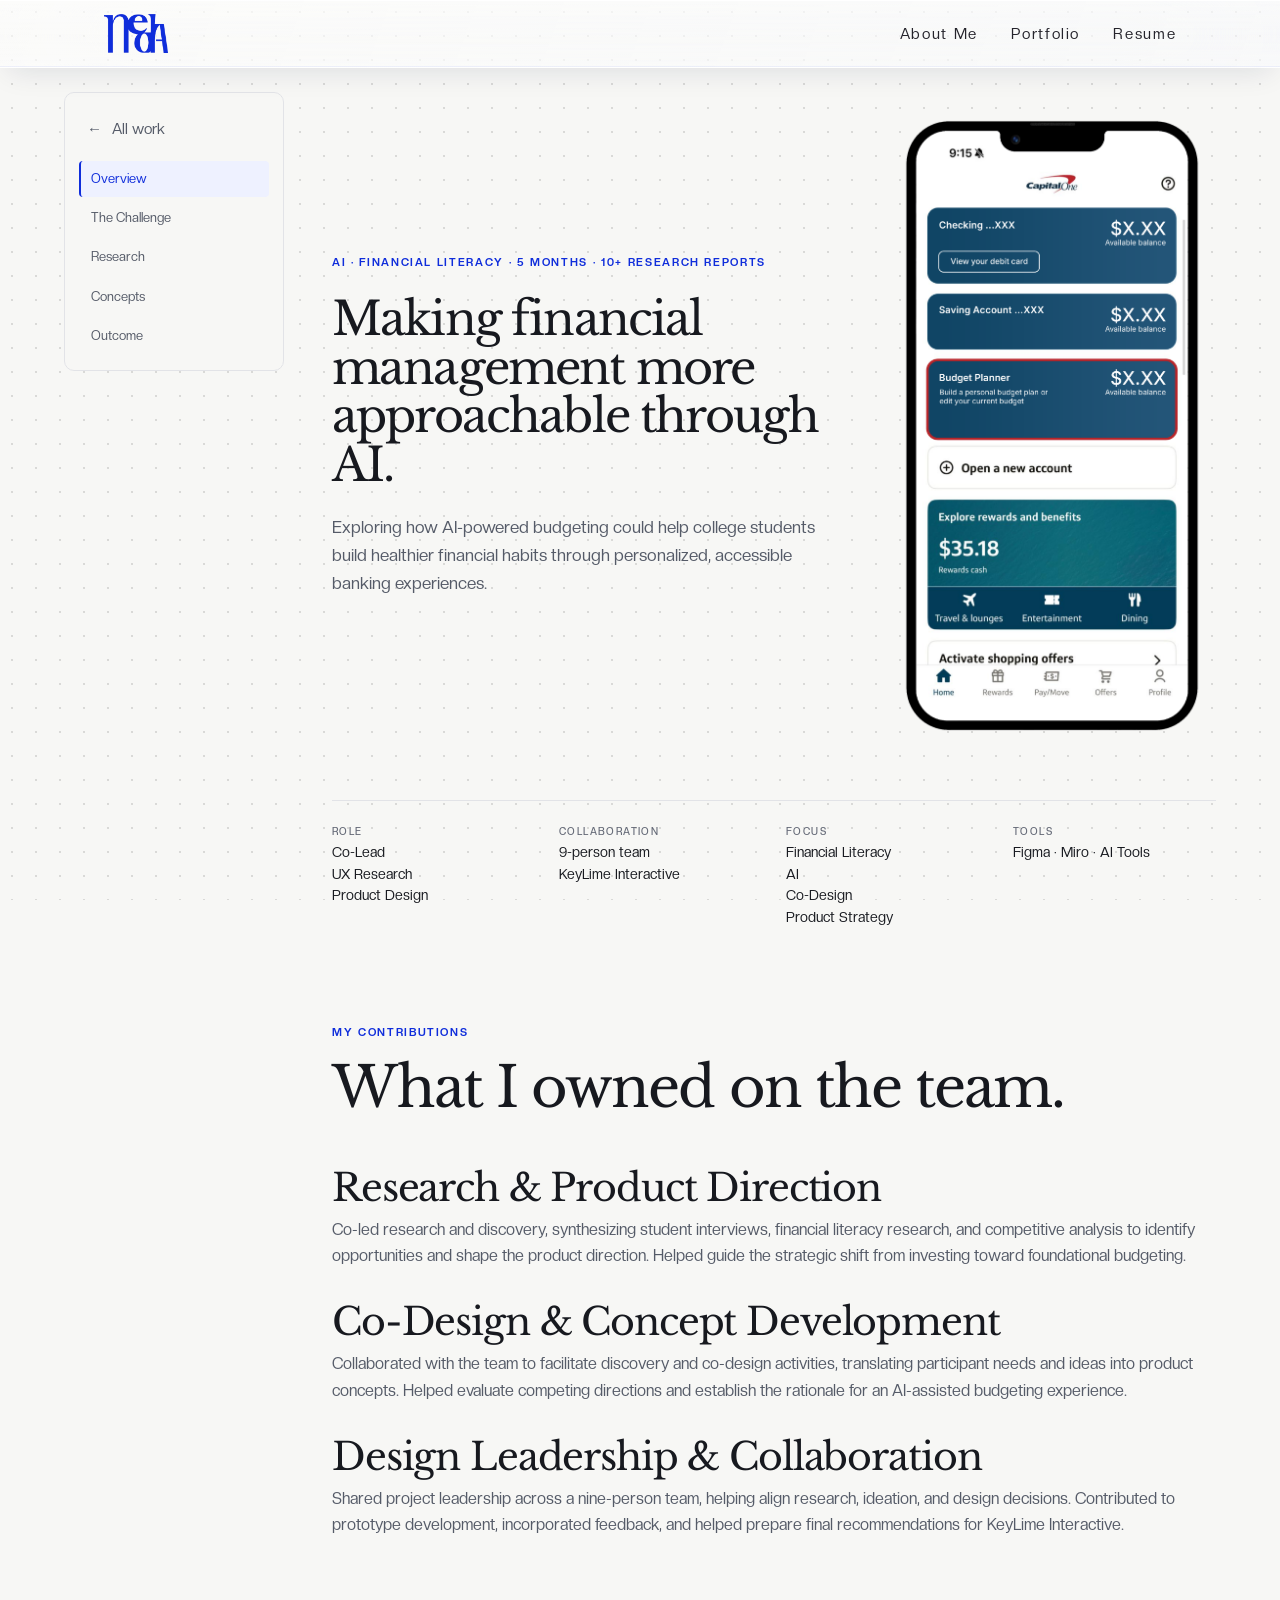
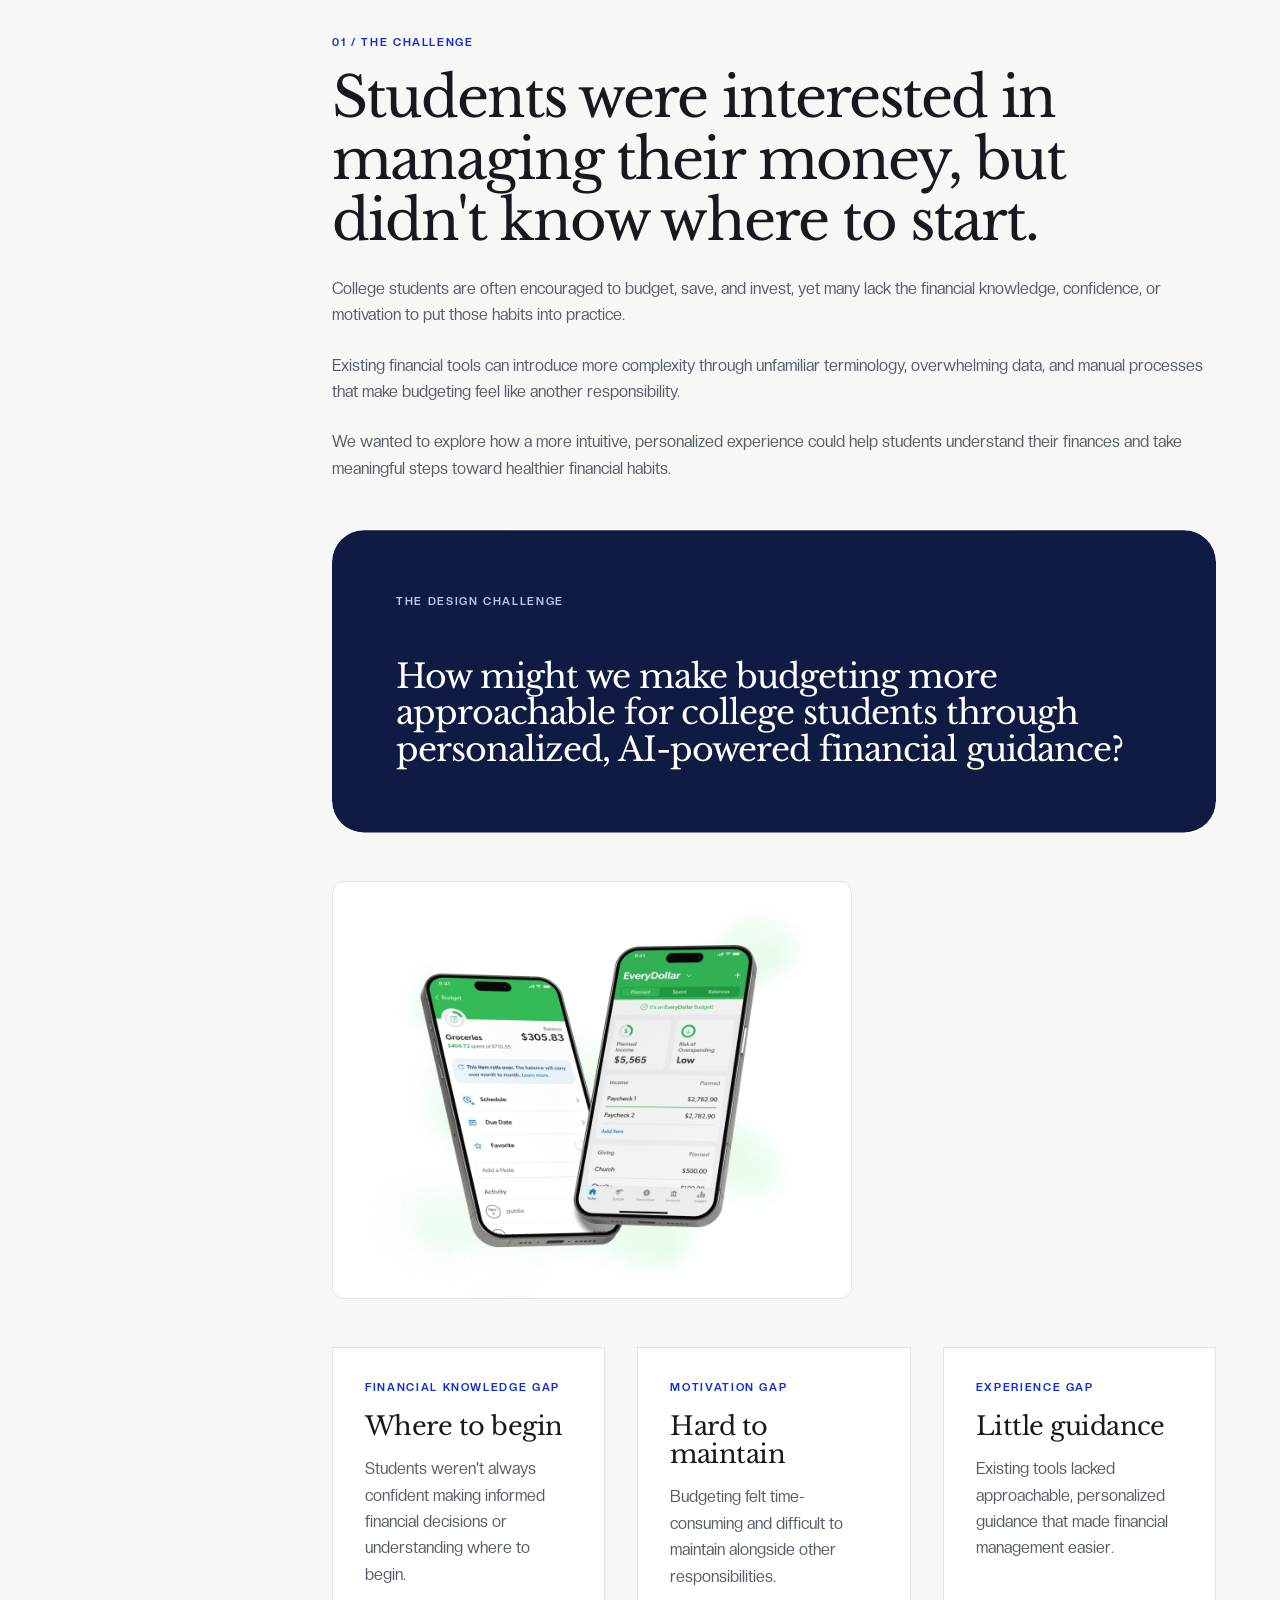
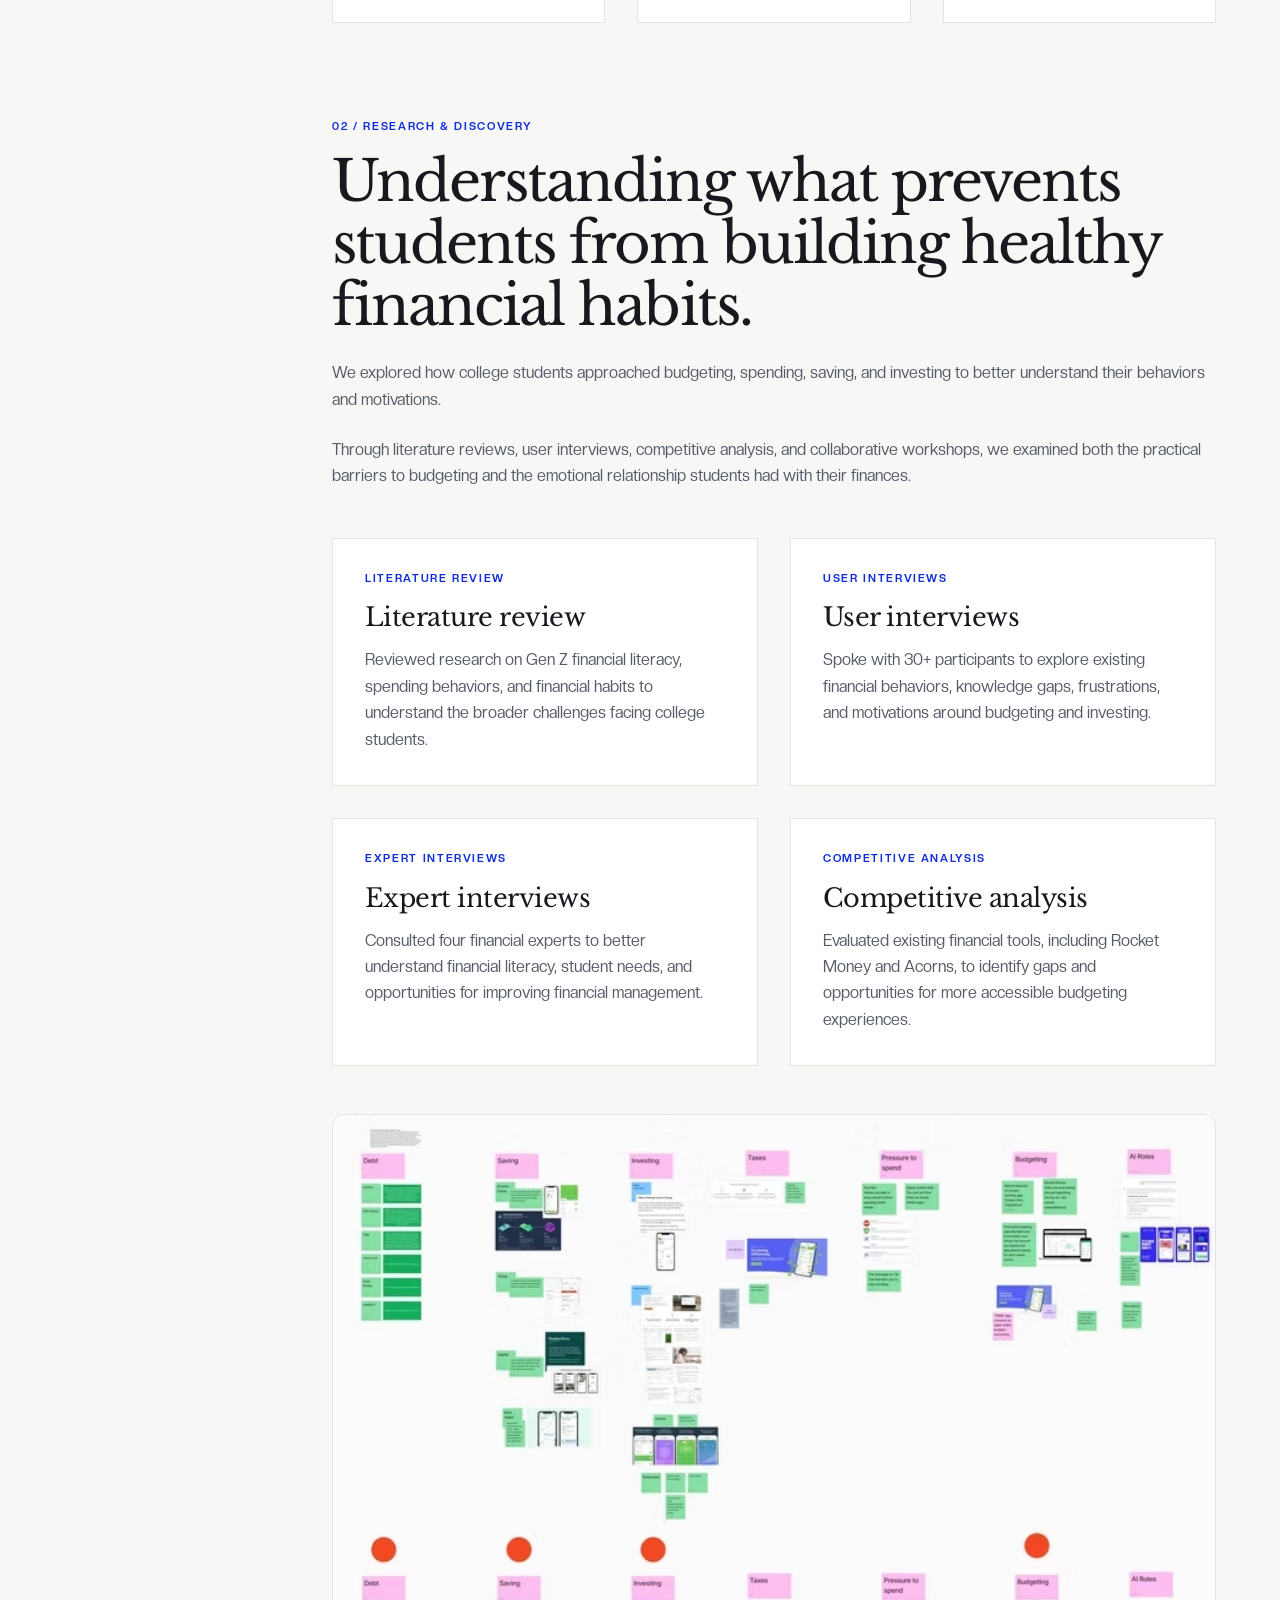
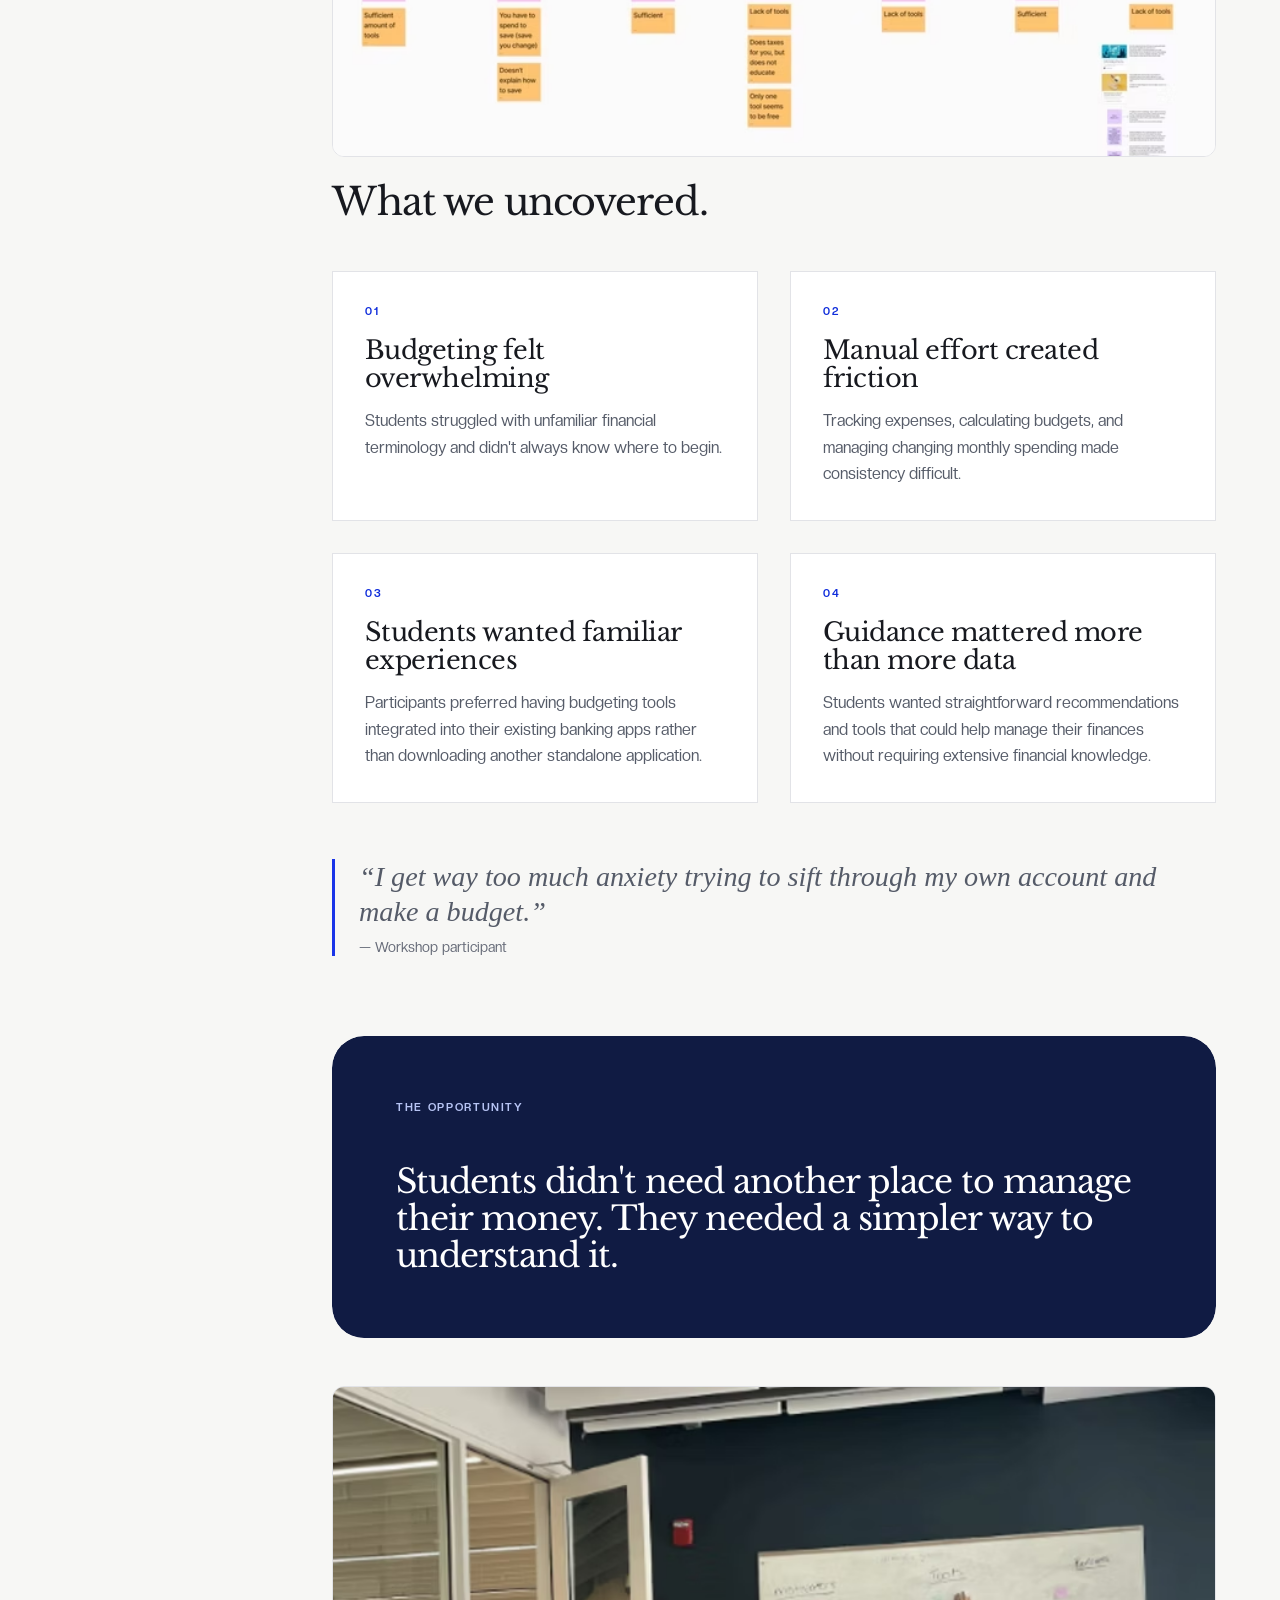
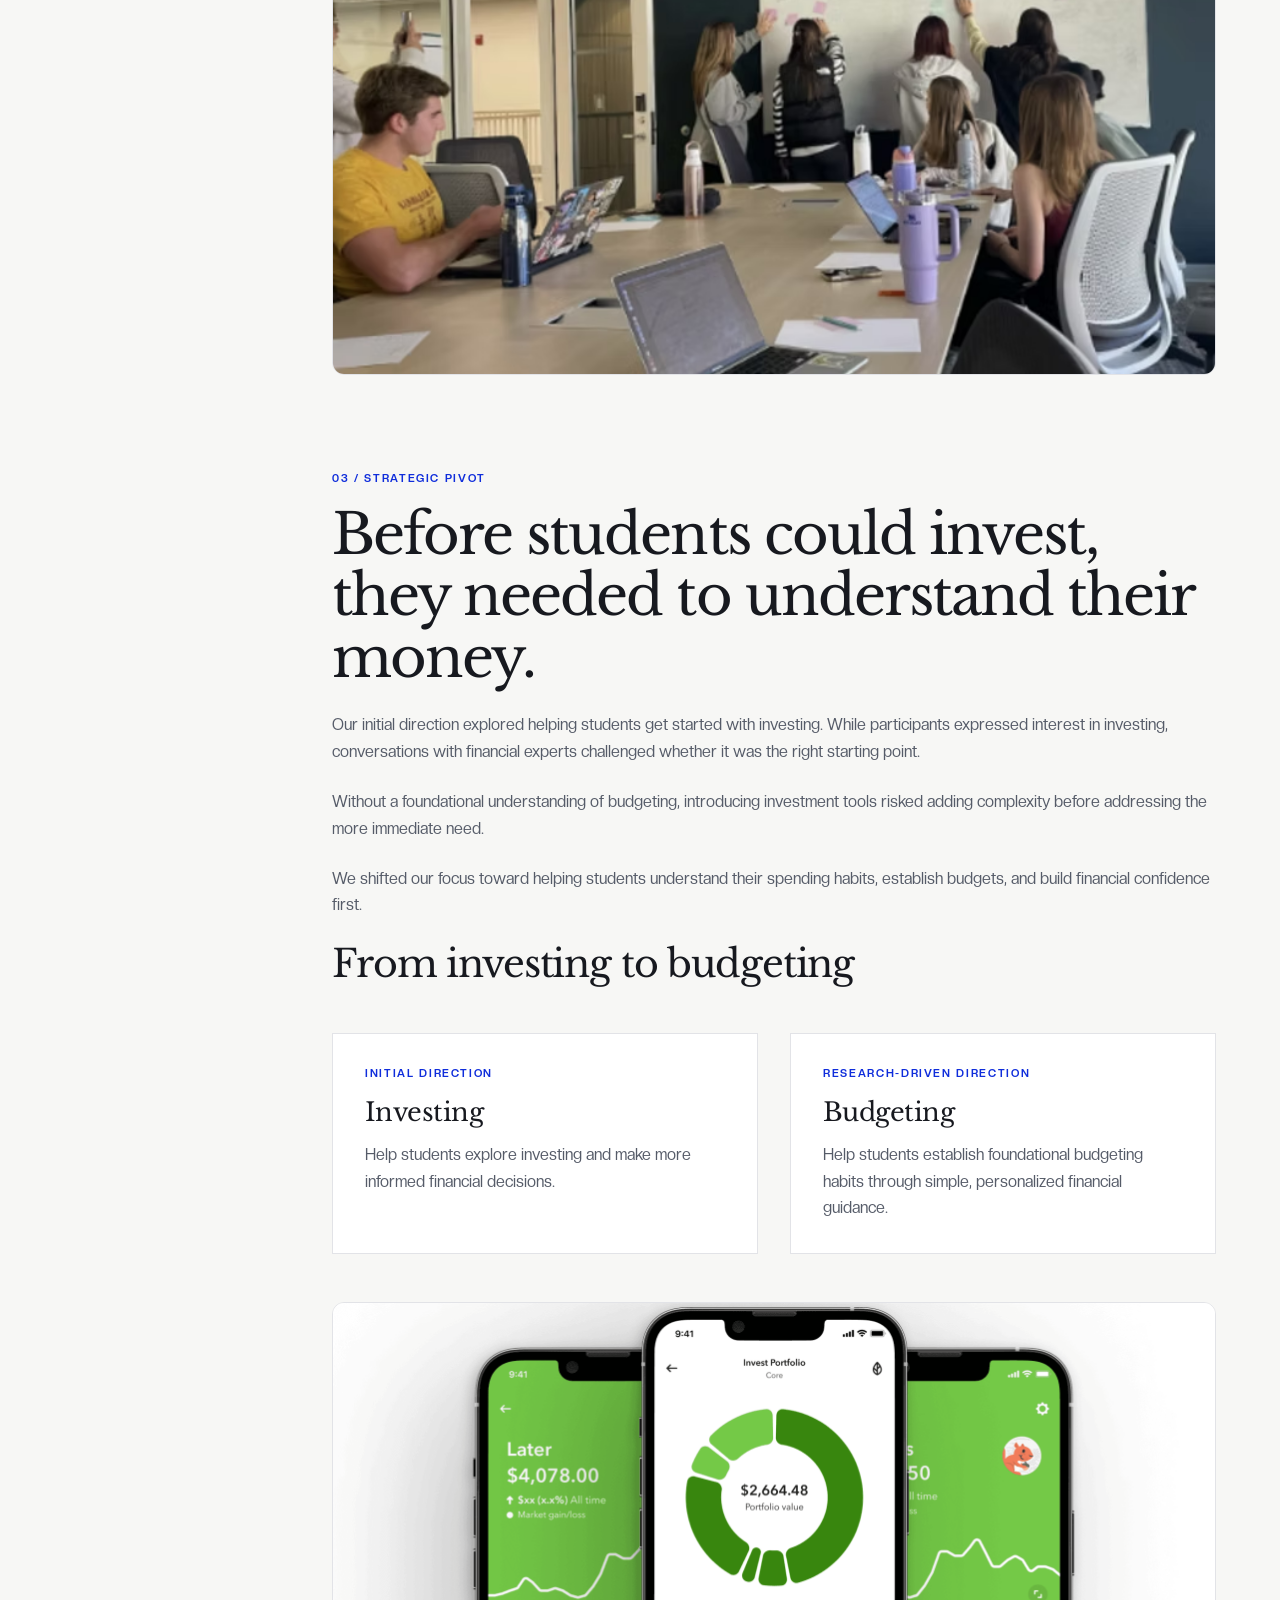
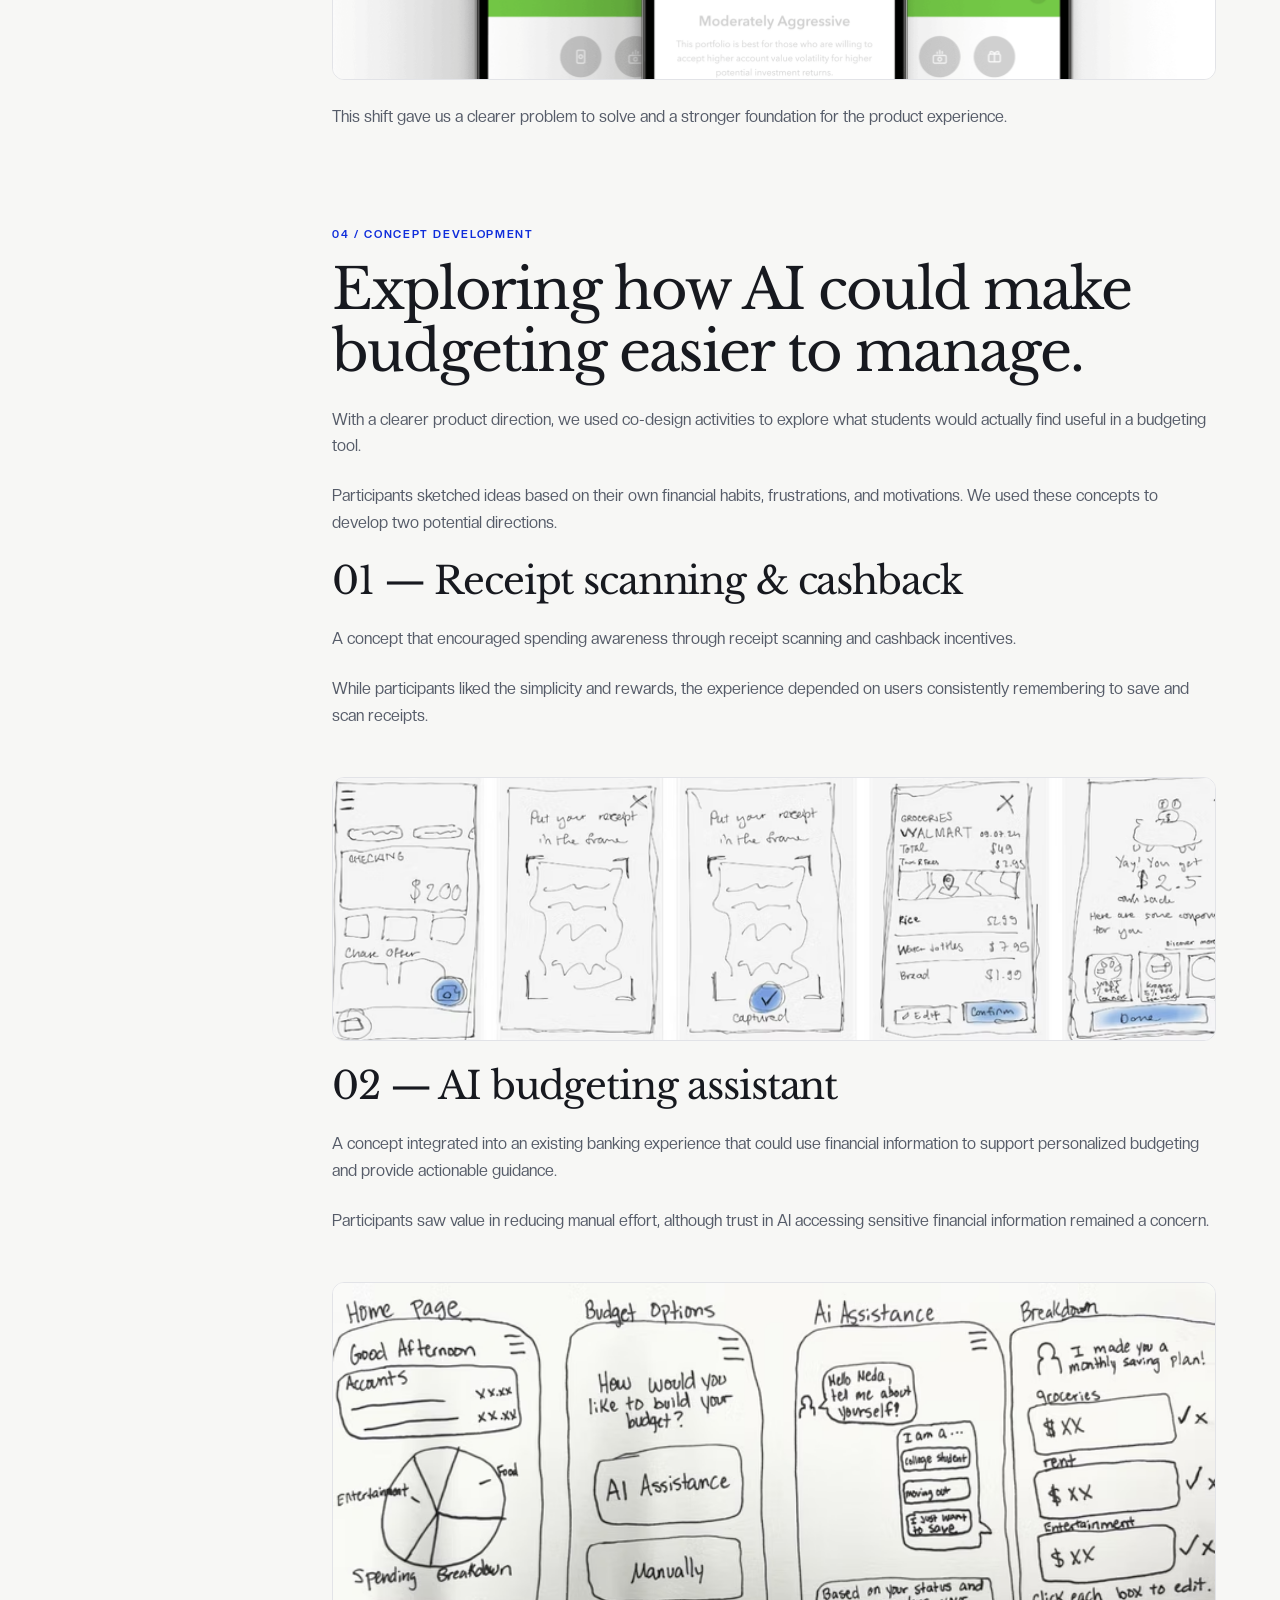
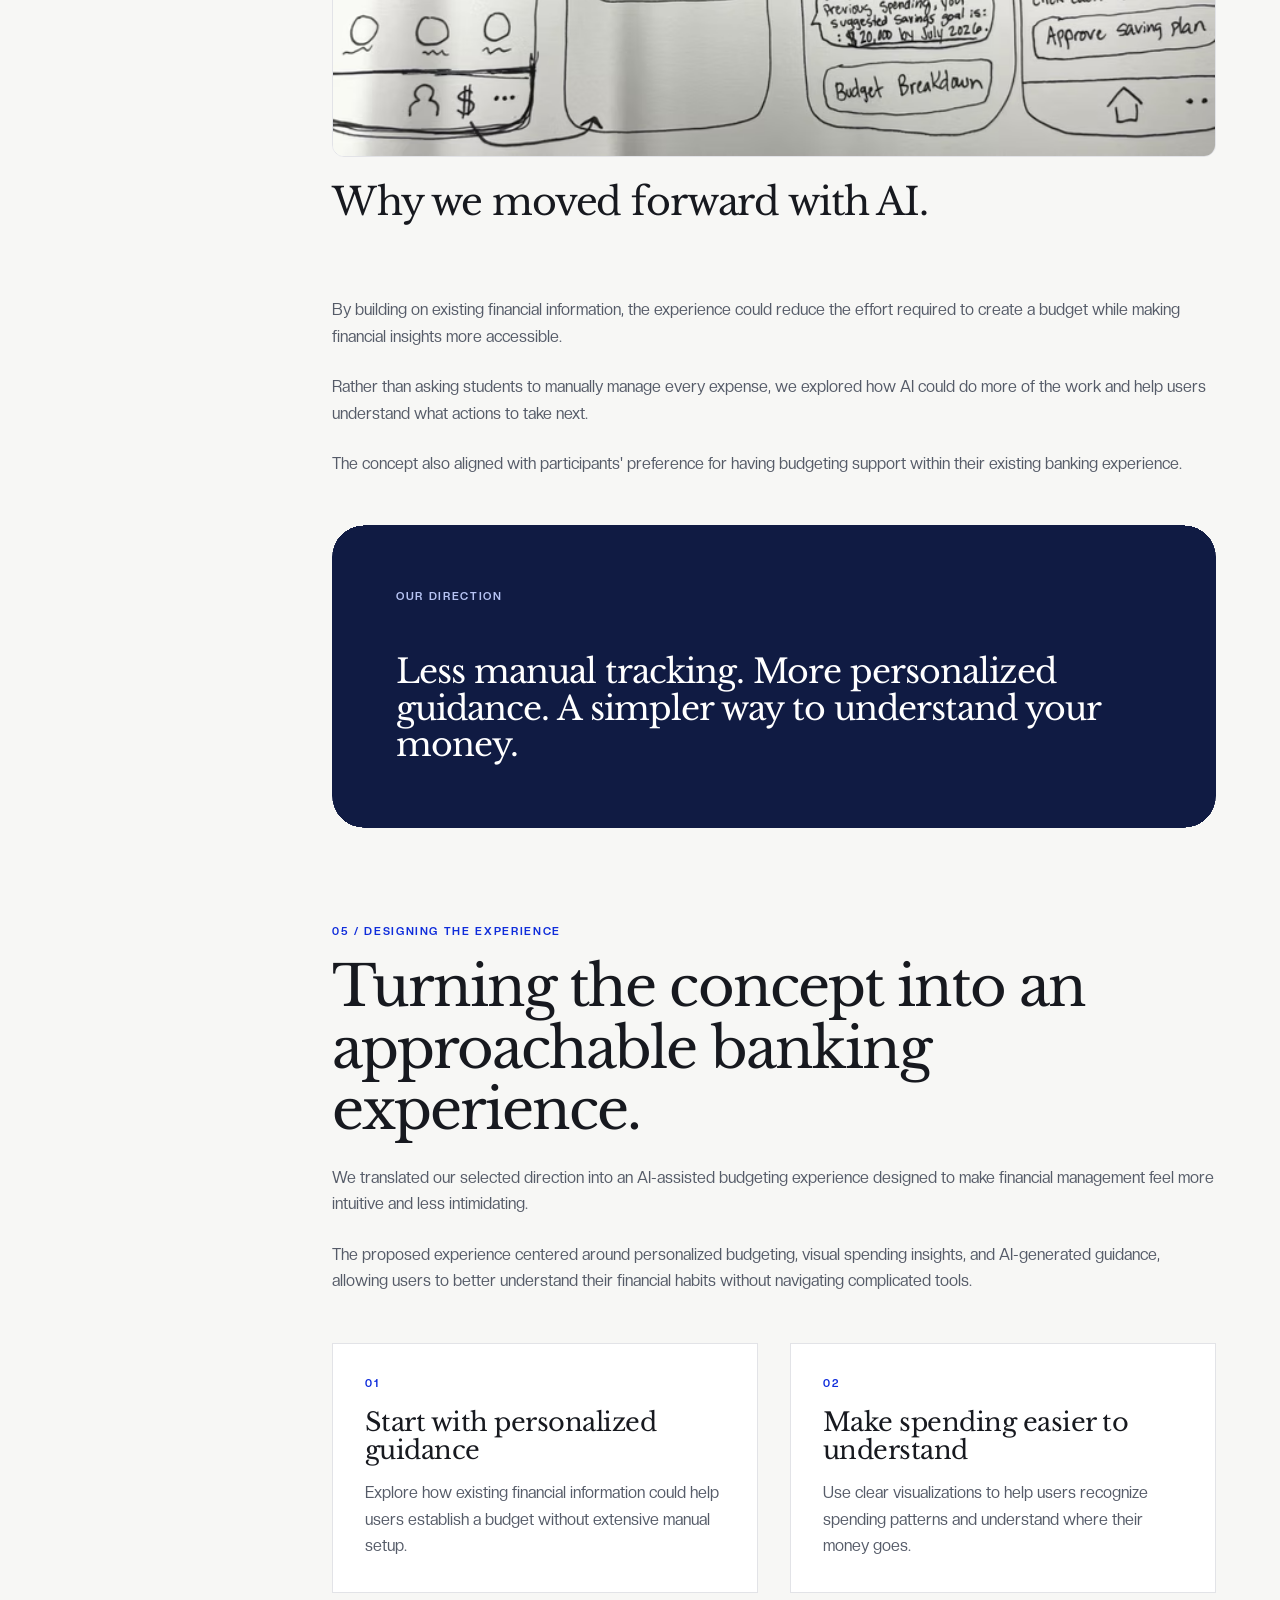
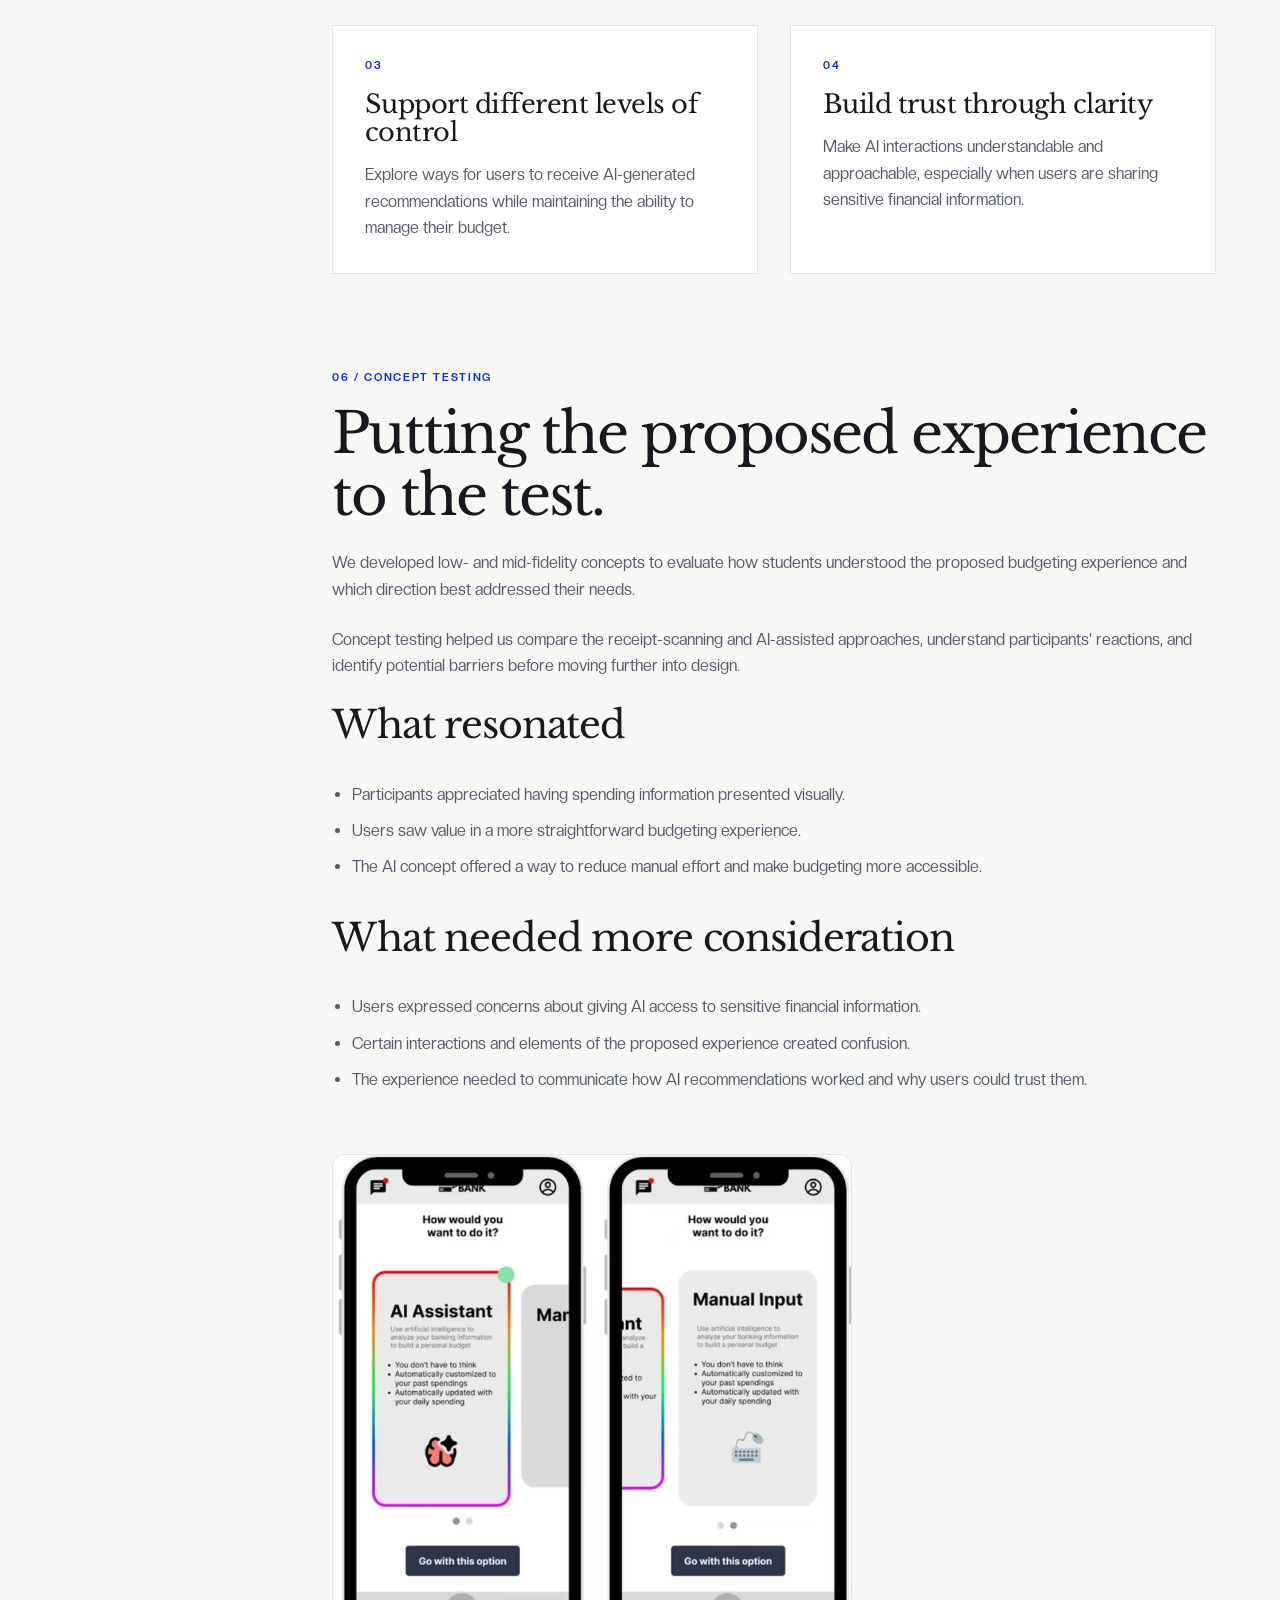
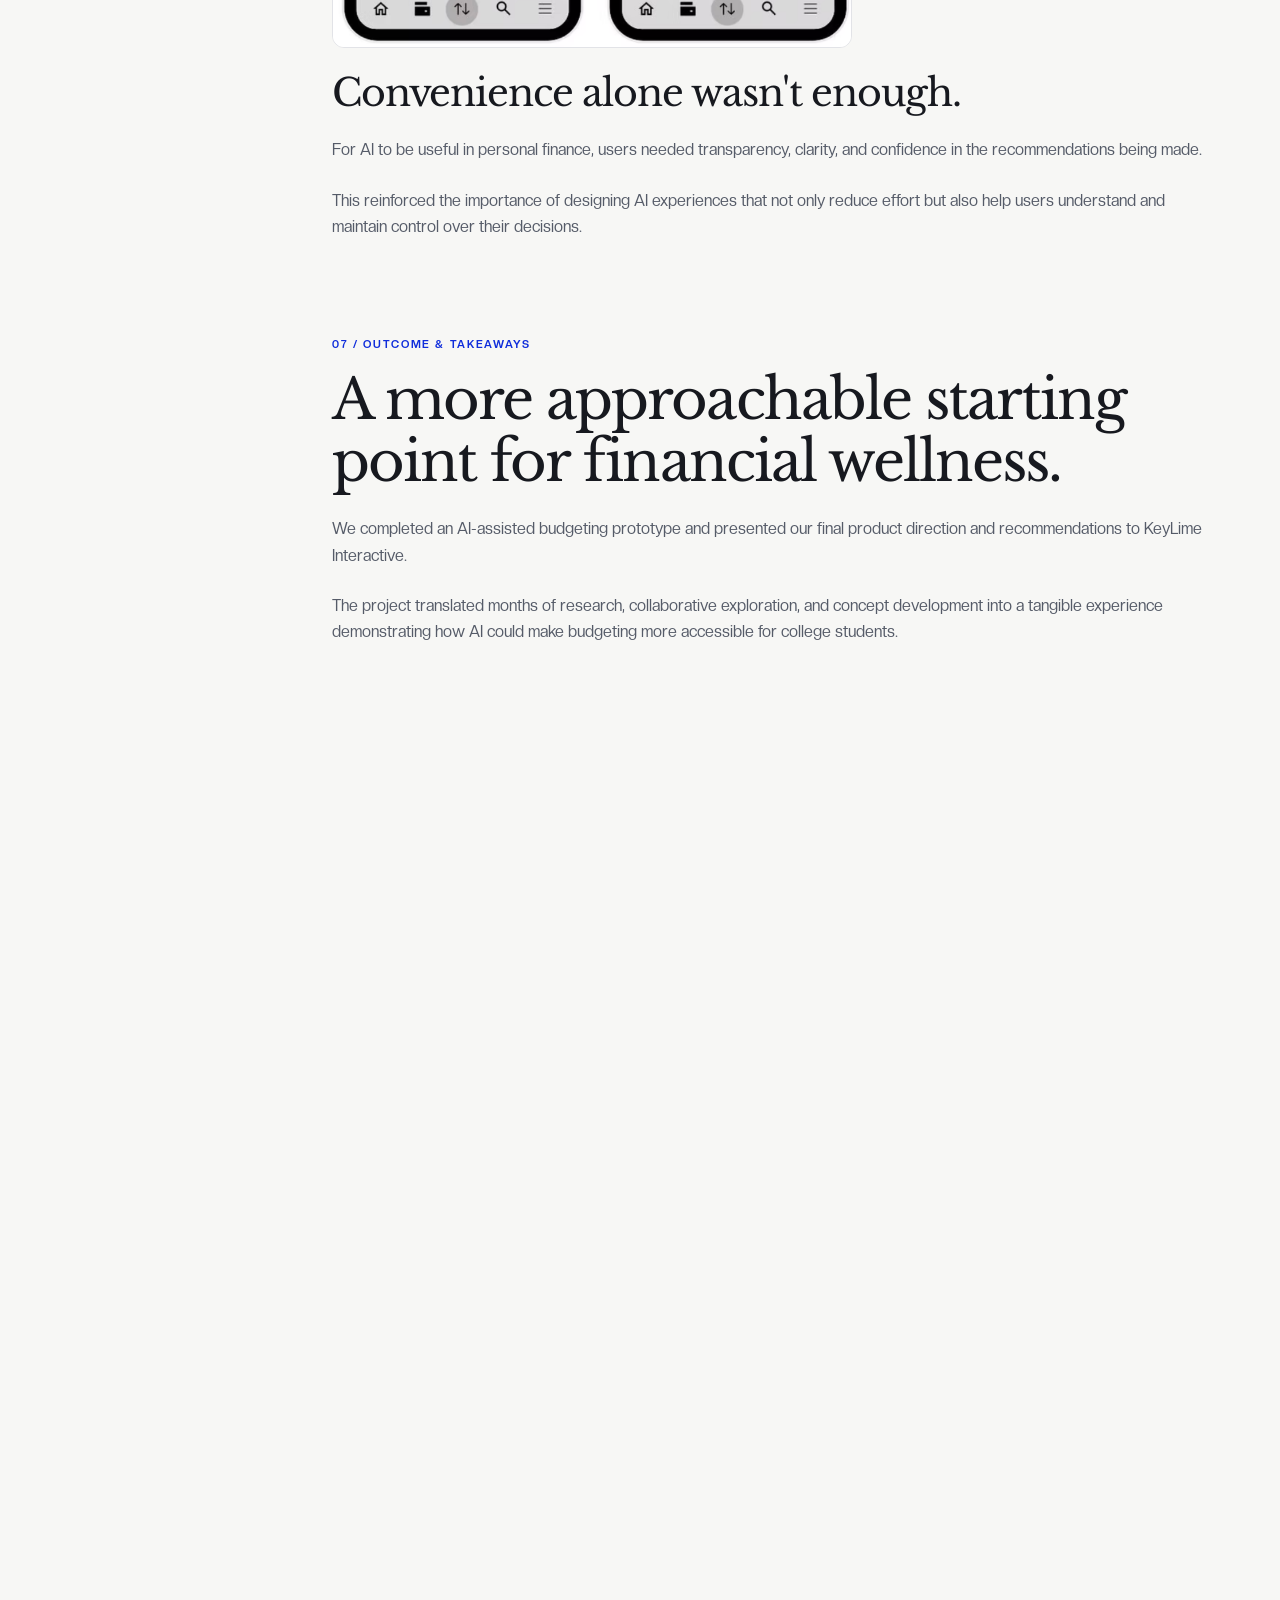
==== commit f88e2980: "Add AI budgeting case study and home CTA Co-authored-by: Copilot App <223556219+Copilot@users.norepl" ====
--- a/ai-budgeting-app/index.html
+++ b/ai-budgeting-app/index.html
@@ -3,19 +3,21 @@
   <head>
     <meta charset="utf-8">
     <meta name="viewport" content="width=device-width, initial-scale=1">
-    <meta name="description" content="Increasing financial literacy and promoting healthy financial behaviors utilizing AI">
-    <title>AI-Budgeting | Neda Rahimi</title>
+    <meta name="description" content="Exploring how AI-powered budgeting could help college students build healthier financial habits.">
+    <title>AI Budgeting | Neda Rahimi</title>
     <link rel="icon" type="image/png" href="../favicon.png">
     <link rel="apple-touch-icon" href="../apple-touch-icon.png">
-    <link rel="stylesheet" href="../styles.css?v=37">
+    <link rel="stylesheet" href="../styles.css?v=43">
     <link rel="stylesheet" href="../detail.css?v=19">
-    <script src="../detail-nav.js" defer></script>
+    <link rel="stylesheet" href="../spectrum/spectrum.css?v=6">
+    <link rel="stylesheet" href="../verizon/verizon.css?v=3">
+    <link rel="stylesheet" href="ai.css?v=2">
+    <script src="ai.js" defer></script>
     <script src="../scroll-progress.js" defer></script>
-    <script src="../site.js" defer></script>
     <script src="../cursor.js" defer></script>
     <script src="../fade-in.js?v=4" defer></script>
   </head>
-  <body class="case-study-page">
+  <body class="case-study-page spectrum-study verizon-study ai-study">
     <div class="scroll-progress" role="progressbar" aria-label="Page scroll progress" aria-valuemin="0" aria-valuemax="100" aria-valuenow="0">
       <span></span>
     </div>
@@ -31,193 +33,206 @@
     <main class="case-layout" id="main">
       <aside class="case-sidebar" aria-label="Case study navigation">
         <div class="case-sidebar-top">
-          <a class="all-work" href="../index.html#projects" aria-label="All projects"><span aria-hidden="true">←</span><span class="all-work-label">All projects</span></a>
+          <a class="all-work" href="../index.html#projects" aria-label="All work"><span aria-hidden="true">←</span><span class="all-work-label">All work</span></a>
         </div>
         <nav class="detail-toc" id="case-toc" aria-label="Case study sections">
-          <a href="#overview">At a glance</a>
-          <a href="#problem">Problem &amp; goals</a>
+          <a href="#overview" aria-current="location">Overview</a>
+          <a href="#challenge">The Challenge</a>
           <a href="#research">Research</a>
-          <a href="#workshops">Workshops</a>
           <a href="#concepts">Concepts</a>
-          <a href="#reflection">Reflection</a>
+          <a href="#outcome">Outcome</a>
         </nav>
       </aside>
-      <div class="case-content">
-      <section class="detail-hero" aria-labelledby="page-title">
-        <div class="detail-hero-copy">
-          <p class="detail-date">Fall '24 · AI-Budgeting</p>
-          <h1 class="detail-title" id="page-title">Reimagining Budgeting Through Intelligent, Trusted AI</h1>
-          <p class="detail-subtitle">Increasing financial literacy and promoting healthy financial behaviors utilizing AI</p>
-        </div>
-      </section>
-
-      <section class="detail-section" id="overview">
-        <div class="overview-layout">
-          <div class="overview-copy">
-          <h2>At-a-glance</h2>
-          <p class="detail-lede">Personal finance tools often struggle to balance simplicity with meaningful insight, especially when artificial intelligence feels gimmicky rather than helpful. In this UX exploration, we designed an AI-enabled budgeting app that supports users in understanding and managing their finances without overwhelming them.</p>
-          <p>Through research, persona development, task flows, and prototype iterations, we focused on how contextual AI could deliver personalized guidance that feels reliable, transparent, and genuinely useful, helping users build better financial habits with clarity and confidence.</p>
-          <a class="button button-primary" href="#concepts">Jump to final design</a>
-          </div>
-          <dl class="overview-meta">
-            <div><dt>Industry</dt><dd>FSI &amp; AI</dd></div>
-            <div><dt>Role</dt><dd>Research<br>Conceptualization<br>Design</dd></div>
-            <div><dt>Timeline</dt><dd>Fall 2024<br>5 months</dd></div>
-            <div><dt>Team</dt><dd>Kara Pearson<br>Linh Pham<br>Jack Gerber<br>Brynn Davis<br>Egan Homeric<br>Max Stahl<br>Natalie Newton<br>Logan Carter</dd></div>
+      <div class="case-content spectrum-content">
+        <header class="spectrum-hero spectrum-container" id="overview" aria-labelledby="page-title">
+          <div class="spectrum-hero-grid vz-hero-grid">
+            <div class="spectrum-hero-copy">
+              <p class="spectrum-eyebrow">AI · FINANCIAL LITERACY · 5 MONTHS · 10+ RESEARCH REPORTS</p>
+              <h1 id="page-title">Making financial management more approachable through AI.</h1>
+              <p class="spectrum-hero-description">Exploring how AI-powered budgeting could help college students build healthier financial habits through personalized, accessible banking experiences.</p>
+            </div>
+            <figure class="spectrum-hero-media vz-hero-media">
+              <img src="../assets/ai/Hero.png" alt="Banking app mockup with an AI Budget Planner card" fetchpriority="high">
+            </figure>
+          </div>
+          <dl class="spectrum-meta vz-meta" aria-label="Project details">
+            <div><dt>Role</dt><dd>Co-Lead<span>UX Research</span><span>Product Design</span></dd></div>
+            <div><dt>Collaboration</dt><dd>9-person team<span>KeyLime Interactive</span></dd></div>
+            <div><dt>Focus</dt><dd>Financial Literacy<span>AI</span><span>Co-Design</span><span>Product Strategy</span></dd></div>
+            <div><dt>Tools</dt><dd>Figma · Miro · AI Tools</dd></div>
           </dl>
-        </div>
-        <h3 style="margin-top:32px">My Contributions</h3>
-        <div class="decision-grid">
-          <article class="decision-card"><h3>Accelerated design and research through AI integration</h3><p>Led the end-to-end project as team lead, strategically integrating AI tools into our design, research, and documentation workflows. This significantly streamlined tasks like protocol writing, user testing analysis, and early ideation—cutting our timeline nearly in half while maintaining high quality.</p></article>
-          <article class="decision-card"><h3>Facilitated stakeholder alignment</h3><p>Owned communication with client stakeholders, running feedback sessions and weekly syncs to ensure our solutions aligned with business priorities and delivered measurable value.</p></article>
-          <article class="decision-card"><h3>Mentored and supported team growth</h3><p>Provided guidance and mentorship to team members throughout the project, helping them strengthen their research, ideation, and design skills. Created a collaborative environment where everyone could contribute confidently and grow in their roles.</p></article>
-        </div>
-      </section>
-
-      <section class="detail-section" id="problem">
-        <h2>Problem breakdown</h2>
-        <p class="detail-lede">How can we design engaging, personalized budgeting tools that address Gen Z college students’ lack of financial literacy and motivation to budget?</p>
-        <h3>Goals</h3>
-        <ol>
-          <li>Understand current financial habits, pain points, and motivations of Gen Z college students</li>
-          <li>Identify gaps in the financial literacy tools marke</li>
-          <li>Design an intuitive, integrated budgeting feature that encourages consistent use and healthier financial behaviors</li>
-        </ol>
-        <h2>What problem did we solve?</h2>
-        <div class="decision-grid">
-          <article class="decision-card"><h3>Knowledge &amp; motivation gap</h3><p>Many college students lack budgeting knowledge and motivation, leading to impulsive spending and poor financial habits.</p></article>
-          <article class="decision-card"><h3>Tool engagement gap</h3><p>While numerous financial tools exist, they often fail to engage this demographic, features are either too complex, scattered across multiple platforms, or lack personalization.</p></article>
-        </div>
-        <p>The Gen-Z population often struggles with financial literacy. Therefore, we seek to to identify users’ behaviors, habits, and knowledge regarding financial literacy, habits and struggles.</p>
-        <h3>User Group</h3>
-        <h4>Who are we solving for and why?</h4>
-        <h3>Meet Sam!</h3>
-        <p>Sam is a student at Purdue University and is studying computer science. She took out a loan to pay for her studies and thinks she should keep track of her finances.</p>
-        <p>Sam does not have a good understanding of financial literacy, she budgets by trying not to spend too much money each week. She knows that different tools exist but she simply doesn’t have any motivation to do so.</p>
-        <div class="image-grid">
-          <button type="button" data-gallery><img src="../assets/budget-current.png" alt="Current banking experience explored in the project" loading="lazy"></button>
-          <button type="button" data-gallery><img src="../assets/budget-competitive.png" alt="Competitive analysis of financial tools" loading="lazy"></button>
-        </div>
-        <div class="detail-panel">
-          <h3>Current Experience</h3>
-          <p>When our user group opens up their bank account to begin thinking about a budget, they are instantly presented with a variety of numbers and information. It is especially overwhelming for novice users such as Sam.</p>
-          <blockquote>“I want something that does the stuff for me”<br><span class="image-caption">-User B interview</span></blockquote>
-          <p>Goal features focus more on long-term goal setting rather than smaller, more actionable steps</p>
-          <p>Jargon languages that college students don't understand</p>
-          <p>Sam heard that she should be budgeting, but when she opened her bank account she felt<br>overwhelmed<br>confused<br>anxious</p>
-          <p>found through research activities</p>
-        </div>
-      </section>
-
-      <section class="detail-section" id="research">
-        <h2>Milestone 1</h2>
-        <h3>Identifying relevant users and beginning to explore the user journey</h3>
-        <p>Understand the attitudes and behaviors college students have towards personal financial literacy topics such as budgeting, taxes, spending, investing, etc.</p>
-        <p>Understand the knowledge gaps college students have towards financial literacy topics such as budgeting, taxes, spending, investing, etc.</p>
-        <h3>Research</h3>
-        <p>We researched Gen Z college students’ financial habits through literature reviews, competitive analysis, and interviews, uncovering low financial literacy, limited motivation to budget, and emotional triggers driving impulsive spending. These insights shaped our personas and guided the design focus.</p>
-        <div class="decision-grid">
-          <article class="decision-card"><h3>Literature Review</h3><p>Summarized 10+ research reports; findings revealed low financial knowledge, impulsive spending habits, and limited use of existing tools.</p></article>
-          <article class="decision-card"><h3>User Interviews</h3><p>“I know I should be budgeting and investing, but I don’t know what to invest, or how to even do it. Is there like a website or something?”</p></article>
-          <article class="decision-card"><h3>Persona Development</h3><p>Created persona which represents common financial literacy levels and motivations. These guided design priorities by highlighting distinct needs in budgeting support and tool engagement.</p></article>
-        </div>
-        <h2>Milestone 2</h2>
-        <h3>Uncovering what's missing from today's financial tools</h3>
-        <p>Identify Common Problems and Pain Points in Financial Literacy Tools</p>
-        <p>Identify where we can implement solutions</p>
-        <p>Begin Ideation, Lo-Fi Designs, and Testing</p>
-        <h3>Different Directions</h3>
-        <p>Research showed that our user group, such as Sam, had a particular interest in investing, which was the initial design idea for our solution. However, we interviewed experts in the field which caused us to pivot.</p>
-        <p>“Investing is important—but students need a strong foundation first. Without a budget, they’re not ready.”</p>
-        <p>It became clear that since Sam was financially illiterate, they were not prioritizing budgeting. We decided to focus on enabling Sam to become more confident with budgeting, which would then allow her to eventually begin investing.</p>
-        <h3>Competitive Analysis</h3>
-        <p>A competitive analysis was conducted to discover existing gaps in the market for financial budgeting, such as Rocket Money, Acorns, etc.</p>
-        <h4>Key Insights</h4>
-        <ul>
-          <li>Majority of tools did not integrate into day-to-day lives</li>
-          <li>Features such as long-term planning were ignored</li>
-          <li>Tools made user feel bad about themselves, were overly complicated, and not engaging</li>
-          <li>Lack of personalization and motivation</li>
-        </ul>
-        <div class="image-grid">
-          <button type="button" data-gallery><img src="../assets/budget-insights.png" alt="Competitive analysis insights" loading="lazy"></button>
-          <button type="button" data-gallery><img src="../assets/budget-directions.png" alt="Initial budgeting concept directions" loading="lazy"></button>
-        </div>
-      </section>
-
-      <section class="detail-section" id="workshops">
-        <h2>Discovery Workshop</h2>
-        <p>Understand our user groups behaviors, attitudes, and motivations towards budgeting</p>
-        <div class="decision-grid">
-          <article class="decision-card">
-            <h3>Discovery Workshop</h3>
-            <ul><li>Lack of knowledge and understanding of budgeting</li><li>Do not feel motivated to budget, but feel like it could be important</li><li>Could be motivated by external forces like monetary incentives, but are unsure.</li></ul>
-            <p>“I just try not to spend money. Like if I want to go out with my friends on Saturday, I try not to buy anything during the week. It makes me sad looking at my bank account.”<br>-Participant</p>
-          </article>
-          <article class="decision-card">
-            <h3>Co-Design Workshop</h3>
-            <p>Collaboratively explore user motivations, challenges, and ideas related to budgeting and financial management</p>
-            <ul><li>Beneficial if features were within their current bank app</li><li>Would like the features to be straight forward, easy to use without requiring a lot of knowledge or calculations</li></ul>
-            <p>“I get way too much anxiety trying to sift through my own account and make a budget”<br>-Participant</p>
-          </article>
-        </div>
-        <div class="image-grid">
-          <button type="button" data-gallery><img src="../assets/budget-workshop.png" alt="Co-design workshop activities and findings" loading="lazy"></button>
-          <button type="button" data-gallery><img src="../assets/budget-concept-test.png" alt="Concept test material" loading="lazy"></button>
-        </div>
-        <div class="process-grid">
-          <article class="process-card"><h3>Barriers</h3><p>Different expenses each month<br>Takes too long, too much math<br>Stressful to do by yourself<br>College life/too busy</p></article>
-          <article class="process-card"><h3>Tools</h3><p>Notification when near budget<br>Built-in calculator<br>Appears on phone without opening app<br>Needs to do it for me</p></article>
-          <article class="process-card"><h3>Motivators</h3><p>Minimize debt<br>Save money to spend on important items<br>Being able to hang out with friends<br>Financial security</p></article>
-        </div>
-        <p>Above, you will see the responses that were collected during the co-design workshop that answer the question of what prevents them from budgeting, what tools they would find useful, and what would motivate them to budget.</p>
-        <h3>Next steps</h3>
-        <p>From our interviews and co-design, we learned that Sam does not want to download another app</p>
-        <p>There are already so many different apps available, they are not be utilized for a reason</p>
-        <p>Sam has no motivation, she just wants to see what she needs to do</p>
-        <p>Everyone e in the co-design stated that they would want this tool within their bank app</p>
-      </section>
-
-      <section class="detail-section" id="concepts">
-        <h2>Milestone 3</h2>
-        <h3>What is an applicable way to transform our insights into actionalbe designs? How do we integrate trust?</h3>
-        <p>Create Mid-Fidelity Designs</p>
-        <p>Test and iterate</p>
-        <h3>Ideation</h3>
-        <p>During the co-design, participants were asked to draw a tool that would be most used by themselves. From these sketches, we were able to brainstorm and iterate using our previous insights, we ended with 2 main ideas.</p>
-        <p>Receipt Scanner + Cashback<br>(existing apps on market)</p>
-        <p>Ai budgeting assistant integrated into existing banking app</p>
-        <h3>Different Directions</h3>
-        <p>Concept testing was conducted to determine which tool would be most effective</p>
-        <div class="decision-grid">
-          <article class="decision-card"><h3>Receipt Scanner</h3><p>Like receiving cash back and easy to understand</p><p>However, users hardly save receipts and would be easy to forget to use</p></article>
-          <article class="decision-card"><h3>Ai assistant</h3><p>Visuals of spending habits determined to be useful, and optional for manual budgeting or AI</p><p>However, lack of trust with AI</p></article>
-        </div>
-        <p>The AI solution was selected in the end based on user feedback, but more importantly, it had stronger rationale from our research, workshops, and competitive analysis.</p>
-        <p>There are already apps with receipt scanning that most people tend to download and then forget about. The AI solution would be able to automatically create a personalized budget within minutes, reducing many obstacles that our user group faces in creating a budget.</p>
-        <div class="image-grid">
-          <button type="button" data-gallery><img src="../assets/budget-final-1.jpg" alt="AI budgeting app prototype screen" loading="lazy"></button>
-          <button type="button" data-gallery><img src="../assets/budget-final-2.jpg" alt="AI budgeting app prototype screen" loading="lazy"></button>
-        </div>
-        <h3>Testing and Final Design</h3>
-        <p>A prototype was created and then concept tested with users to determine how effective it was portrayed as. Initial reactions were positive, participants stating they appreciated how straight forward it was and saw potential.</p>
-        <p>However, we also discovered unexpected pain points. Certain aspects were causing confusion and others lacked a sense of trust with allowing AI to access bank information.</p>
-        <p>This feedback prompted a strategic pause to re-evaluate how to make the tool feel clearer, more approachable, and genuinely supportive.</p>
-      </section>
-
-      <section class="detail-section" id="reflection">
-        <h2>Reflection</h2>
-        <p>How does our solution solve the initial problems we identified?</p>
-        <div class="decision-grid">
-          <article class="decision-card"><h3>Sam has a lack of knowledge &amp; not knowing where to start</h3><p>Sam is overwhelmed by the data</p><p>Sam has a lack of motivation &amp; fear of “too much work”</p></article>
-          <article class="decision-card"><h3>AI-generated plan is easy to understand, allowing users to gradually exposed to financial understading &amp; healthy habits</h3><p>Display only the data that is relevant to users</p><p>Integrated to their bank where set-up could be completed in a short amount of time</p></article>
-        </div>
-      </section>
-
-      <nav class="case-pagination" aria-label="Other case studies">
-        <a href="../verizon24/index.html">← Verizon internet funnel</a>
-        <a href="../index.html#projects">All projects</a>
-        <a href="../spectrum/index.html">Spectrum →</a>
+        </header>
+
+        <section class="spectrum-container spectrum-section" id="contributions" aria-labelledby="contributions-title">
+          <div class="spectrum-section-head">
+            <p class="spectrum-section-no">MY CONTRIBUTIONS</p>
+            <h2 id="contributions-title">What I owned on the team.</h2>
+          </div>
+          <div class="ai-contrib">
+            <div><h3>Research &amp; Product Direction</h3><p>Co-led research and discovery, synthesizing student interviews, financial literacy research, and competitive analysis to identify opportunities and shape the product direction. Helped guide the strategic shift from investing toward foundational budgeting.</p></div>
+            <div><h3>Co-Design &amp; Concept Development</h3><p>Collaborated with the team to facilitate discovery and co-design activities, translating participant needs and ideas into product concepts. Helped evaluate competing directions and establish the rationale for an AI-assisted budgeting experience.</p></div>
+            <div><h3>Design Leadership &amp; Collaboration</h3><p>Shared project leadership across a nine-person team, helping align research, ideation, and design decisions. Contributed to prototype development, incorporated feedback, and helped prepare final recommendations for KeyLime Interactive.</p></div>
+          </div>
+        </section>
+
+        <section class="spectrum-container spectrum-section" id="challenge" aria-labelledby="challenge-title">
+          <div class="spectrum-section-head">
+            <p class="spectrum-section-no">01 / THE CHALLENGE</p>
+            <h2 id="challenge-title">Students were interested in managing their money, but didn't know where to start.</h2>
+          </div>
+          <p>College students are often encouraged to budget, save, and invest, yet many lack the financial knowledge, confidence, or motivation to put those habits into practice.</p>
+          <p>Existing financial tools can introduce more complexity through unfamiliar terminology, overwhelming data, and manual processes that make budgeting feel like another responsibility.</p>
+          <p>We wanted to explore how a more intuitive, personalized experience could help students understand their finances and take meaningful steps toward healthier financial habits.</p>
+          <div class="spectrum-panel vz-panel vz-insight">
+            <p class="spectrum-kicker">THE DESIGN CHALLENGE</p>
+            <h3>How might we make budgeting more approachable for college students through personalized, AI-powered financial guidance?</h3>
+          </div>
+          <figure class="vz-figure narrow"><img src="../assets/ai/TheDesignChallenge.png" alt="EveryDollar budgeting app mockup illustrating the design challenge" loading="lazy"></figure>
+          <div class="vz-card-grid ">
+            <article class="vz-card"><p class="spectrum-kicker">FINANCIAL KNOWLEDGE GAP</p><h3>Where to begin</h3><p>Students weren't always confident making informed financial decisions or understanding where to begin.</p></article>
+            <article class="vz-card"><p class="spectrum-kicker">MOTIVATION GAP</p><h3>Hard to maintain</h3><p>Budgeting felt time-consuming and difficult to maintain alongside other responsibilities.</p></article>
+            <article class="vz-card"><p class="spectrum-kicker">EXPERIENCE GAP</p><h3>Little guidance</h3><p>Existing tools lacked approachable, personalized guidance that made financial management easier.</p></article>
+          </div>
+        </section>
+
+        <section class="spectrum-container spectrum-section" id="research" aria-labelledby="research-title">
+          <div class="spectrum-section-head">
+            <p class="spectrum-section-no">02 / RESEARCH &amp; DISCOVERY</p>
+            <h2 id="research-title">Understanding what prevents students from building healthy financial habits.</h2>
+          </div>
+          <p>We explored how college students approached budgeting, spending, saving, and investing to better understand their behaviors and motivations.</p>
+          <p>Through literature reviews, user interviews, competitive analysis, and collaborative workshops, we examined both the practical barriers to budgeting and the emotional relationship students had with their finances.</p>
+          <div class="vz-card-grid two">
+            <article class="vz-card"><p class="spectrum-kicker">LITERATURE REVIEW</p><h3>Literature review</h3><p>Reviewed research on Gen Z financial literacy, spending behaviors, and financial habits to understand the broader challenges facing college students.</p></article>
+            <article class="vz-card"><p class="spectrum-kicker">USER INTERVIEWS</p><h3>User interviews</h3><p>Spoke with 30+ participants to explore existing financial behaviors, knowledge gaps, frustrations, and motivations around budgeting and investing.</p></article>
+            <article class="vz-card"><p class="spectrum-kicker">EXPERT INTERVIEWS</p><h3>Expert interviews</h3><p>Consulted four financial experts to better understand financial literacy, student needs, and opportunities for improving financial management.</p></article>
+            <article class="vz-card"><p class="spectrum-kicker">COMPETITIVE ANALYSIS</p><h3>Competitive analysis</h3><p>Evaluated existing financial tools, including Rocket Money and Acorns, to identify gaps and opportunities for more accessible budgeting experiences.</p></article>
+          </div>
+          <figure class="vz-figure wide"><img src="../assets/ai/CompAnalysis.avif" alt="Competitive analysis of existing financial tools" loading="lazy"></figure>
+          <h3>What we uncovered.</h3>
+          <div class="vz-card-grid two">
+            <article class="vz-card"><p class="spectrum-kicker">01</p><h3>Budgeting felt overwhelming</h3><p>Students struggled with unfamiliar financial terminology and didn't always know where to begin.</p></article>
+            <article class="vz-card"><p class="spectrum-kicker">02</p><h3>Manual effort created friction</h3><p>Tracking expenses, calculating budgets, and managing changing monthly spending made consistency difficult.</p></article>
+            <article class="vz-card"><p class="spectrum-kicker">03</p><h3>Students wanted familiar experiences</h3><p>Participants preferred having budgeting tools integrated into their existing banking apps rather than downloading another standalone application.</p></article>
+            <article class="vz-card"><p class="spectrum-kicker">04</p><h3>Guidance mattered more than more data</h3><p>Students wanted straightforward recommendations and tools that could help manage their finances without requiring extensive financial knowledge.</p></article>
+          </div>
+          <blockquote class="ai-quote"><p>“I get way too much anxiety trying to sift through my own account and make a budget.”</p><cite>— Workshop participant</cite></blockquote>
+          <div class="spectrum-panel vz-panel vz-insight">
+            <p class="spectrum-kicker">THE OPPORTUNITY</p>
+            <h3>Students didn't need another place to manage their money. They needed a simpler way to understand it.</h3>
+          </div>
+          <figure class="vz-figure wide"><img src="../assets/ai/TheOpp.avif" alt="Opportunity framing for a simpler way to understand money" loading="lazy"></figure>
+        </section>
+
+        <section class="spectrum-container spectrum-section" id="pivot" aria-labelledby="pivot-title">
+          <div class="spectrum-section-head">
+            <p class="spectrum-section-no">03 / STRATEGIC PIVOT</p>
+            <h2 id="pivot-title">Before students could invest, they needed to understand their money.</h2>
+          </div>
+          <p>Our initial direction explored helping students get started with investing. While participants expressed interest in investing, conversations with financial experts challenged whether it was the right starting point.</p>
+          <p>Without a foundational understanding of budgeting, introducing investment tools risked adding complexity before addressing the more immediate need.</p>
+          <p>We shifted our focus toward helping students understand their spending habits, establish budgets, and build financial confidence first.</p>
+          <h3>From investing to budgeting</h3>
+          <div class="vz-card-grid two">
+            <article class="vz-card"><p class="spectrum-kicker">INITIAL DIRECTION</p><h3>Investing</h3><p>Help students explore investing and make more informed financial decisions.</p></article>
+            <article class="vz-card"><p class="spectrum-kicker">RESEARCH-DRIVEN DIRECTION</p><h3>Budgeting</h3><p>Help students establish foundational budgeting habits through simple, personalized financial guidance.</p></article>
+          </div>
+          <figure class="vz-figure wide"><img src="../assets/ai/Invest.png" alt="Shift from an investing direction to a budgeting direction" loading="lazy"></figure>
+          <p>This shift gave us a clearer problem to solve and a stronger foundation for the product experience.</p>
+        </section>
+
+        <section class="spectrum-container spectrum-section" id="concepts" aria-labelledby="concepts-title">
+          <div class="spectrum-section-head">
+            <p class="spectrum-section-no">04 / CONCEPT DEVELOPMENT</p>
+            <h2 id="concepts-title">Exploring how AI could make budgeting easier to manage.</h2>
+          </div>
+          <p>With a clearer product direction, we used co-design activities to explore what students would actually find useful in a budgeting tool.</p>
+          <p>Participants sketched ideas based on their own financial habits, frustrations, and motivations. We used these concepts to develop two potential directions.</p>
+          <h3>01 — Receipt scanning &amp; cashback</h3>
+          <p>A concept that encouraged spending awareness through receipt scanning and cashback incentives.</p>
+          <p>While participants liked the simplicity and rewards, the experience depended on users consistently remembering to save and scan receipts.</p>
+          <figure class="vz-figure wide"><img src="../assets/ai/Idea1.avif" alt="Receipt scanning and cashback concept" loading="lazy"></figure>
+          <h3>02 — AI budgeting assistant</h3>
+          <p>A concept integrated into an existing banking experience that could use financial information to support personalized budgeting and provide actionable guidance.</p>
+          <p>Participants saw value in reducing manual effort, although trust in AI accessing sensitive financial information remained a concern.</p>
+          <figure class="vz-figure wide"><img src="../assets/ai/Refined.avif" alt="AI budgeting assistant concept" loading="lazy"></figure>
+          <h3>Why we moved forward with AI.</h3>
+          <p>The AI budgeting assistant offered a stronger opportunity to address the barriers identified throughout research.</p>
+          <p>By building on existing financial information, the experience could reduce the effort required to create a budget while making financial insights more accessible.</p>
+          <p>Rather than asking students to manually manage every expense, we explored how AI could do more of the work and help users understand what actions to take next.</p>
+          <p>The concept also aligned with participants' preference for having budgeting support within their existing banking experience.</p>
+          <div class="spectrum-panel vz-panel vz-insight">
+            <p class="spectrum-kicker">OUR DIRECTION</p>
+            <h3>Less manual tracking. More personalized guidance. A simpler way to understand your money.</h3>
+          </div>
+        </section>
+
+        <section class="spectrum-container spectrum-section" id="experience" aria-labelledby="experience-title">
+          <div class="spectrum-section-head">
+            <p class="spectrum-section-no">05 / DESIGNING THE EXPERIENCE</p>
+            <h2 id="experience-title">Turning the concept into an approachable banking experience.</h2>
+          </div>
+          <p>We translated our selected direction into an AI-assisted budgeting experience designed to make financial management feel more intuitive and less intimidating.</p>
+          <p>The proposed experience centered around personalized budgeting, visual spending insights, and AI-generated guidance, allowing users to better understand their financial habits without navigating complicated tools.</p>
+          <div class="vz-card-grid two">
+            <article class="vz-card"><p class="spectrum-kicker">01</p><h3>Start with personalized guidance</h3><p>Explore how existing financial information could help users establish a budget without extensive manual setup.</p></article>
+            <article class="vz-card"><p class="spectrum-kicker">02</p><h3>Make spending easier to understand</h3><p>Use clear visualizations to help users recognize spending patterns and understand where their money goes.</p></article>
+            <article class="vz-card"><p class="spectrum-kicker">03</p><h3>Support different levels of control</h3><p>Explore ways for users to receive AI-generated recommendations while maintaining the ability to manage their budget.</p></article>
+            <article class="vz-card"><p class="spectrum-kicker">04</p><h3>Build trust through clarity</h3><p>Make AI interactions understandable and approachable, especially when users are sharing sensitive financial information.</p></article>
+          </div>
+        </section>
+
+        <section class="spectrum-container spectrum-section" id="testing" aria-labelledby="testing-title">
+          <div class="spectrum-section-head">
+            <p class="spectrum-section-no">06 / CONCEPT TESTING</p>
+            <h2 id="testing-title">Putting the proposed experience to the test.</h2>
+          </div>
+          <p>We developed low- and mid-fidelity concepts to evaluate how students understood the proposed budgeting experience and which direction best addressed their needs.</p>
+          <p>Concept testing helped us compare the receipt-scanning and AI-assisted approaches, understand participants' reactions, and identify potential barriers before moving further into design.</p>
+          <h3>What resonated</h3>
+          <ul class="ai-list"><li>Participants appreciated having spending information presented visually.</li><li>Users saw value in a more straightforward budgeting experience.</li><li>The AI concept offered a way to reduce manual effort and make budgeting more accessible.</li></ul>
+          <h3>What needed more consideration</h3>
+          <ul class="ai-list"><li>Users expressed concerns about giving AI access to sensitive financial information.</li><li>Certain interactions and elements of the proposed experience created confusion.</li><li>The experience needed to communicate how AI recommendations worked and why users could trust them.</li></ul>
+          <figure class="vz-figure narrow"><img src="../assets/ai/MoreConsid.png" alt="Concept testing findings on what needed more consideration" loading="lazy"></figure>
+          <h3>Convenience alone wasn't enough.</h3>
+          <p>For AI to be useful in personal finance, users needed transparency, clarity, and confidence in the recommendations being made.</p>
+          <p>This reinforced the importance of designing AI experiences that not only reduce effort but also help users understand and maintain control over their decisions.</p>
+        </section>
+
+        <section class="spectrum-container spectrum-section" id="outcome" aria-labelledby="outcome-title">
+          <div class="spectrum-section-head">
+            <p class="spectrum-section-no">07 / OUTCOME &amp; TAKEAWAYS</p>
+            <h2 id="outcome-title">A more approachable starting point for financial wellness.</h2>
+          </div>
+          <p>We completed an AI-assisted budgeting prototype and presented our final product direction and recommendations to KeyLime Interactive.</p>
+          <p>The project translated months of research, collaborative exploration, and concept development into a tangible experience demonstrating how AI could make budgeting more accessible for college students.</p>
+          <h3>What we delivered</h3>
+          <ul class="ai-list"><li>Research-backed product direction informed by student behaviors and financial expert perspectives</li><li>Two explored concepts and a selected AI-assisted budgeting direction</li><li>Interactive budgeting prototype</li><li>Final design recommendations informed by concept testing</li></ul>
+          <div class="ai-slides" data-slides tabindex="0" role="region" aria-roledescription="carousel" aria-label="Final presentation slides">
+            <div class="ai-slides-stage">
+              <div class="ai-slides-frame"><img src="../assets/ai/Slide1.png" alt="Final presentation slide 1 of 8" loading="lazy"><img src="../assets/ai/Slide2.png" alt="Final presentation slide 2 of 8" loading="lazy"><img src="../assets/ai/Slide3.png" alt="Final presentation slide 3 of 8" loading="lazy"><img src="../assets/ai/Slide4.png" alt="Final presentation slide 4 of 8" loading="lazy"><img src="../assets/ai/Slide5.png" alt="Final presentation slide 5 of 8" loading="lazy"><img src="../assets/ai/Slide6.png" alt="Final presentation slide 6 of 8" loading="lazy"><img src="../assets/ai/Slide7.png" alt="Final presentation slide 7 of 8" loading="lazy"><img src="../assets/ai/Slide8.png" alt="Final presentation slide 8 of 8" loading="lazy"></div>
+              <button class="ai-slides-btn prev" type="button" aria-label="Previous slide">←</button>
+              <button class="ai-slides-btn next" type="button" aria-label="Next slide">→</button>
+            </div>
+            <p class="ai-slides-count" aria-live="polite">1 / 8</p>
+          </div>
+          <p class="ai-slides-link">Look at the full slides <a href="../assets/ai/FullSlides.pdf" target="_blank" rel="noopener">here</a>.</p>
+        </section>
+
+        <section class="spectrum-container spectrum-section spectrum-reflection" id="reflection" aria-labelledby="reflection-title">
+          <div class="spectrum-section-head">
+            <p class="spectrum-section-no">REFLECTION</p>
+            <h2 id="reflection-title">What I learned.</h2>
+          </div>
+          <p>This project reinforced the importance of questioning the problem before committing to a solution.</p>
+          <p>Our initial direction focused on investing, but research helped us recognize that students needed a stronger financial foundation first. That shift fundamentally changed what we designed and why.</p>
+          <p>It also reinforced that introducing AI into sensitive experiences requires more than automation. Users need to understand how it works, trust the guidance they receive, and remain in control of their financial decisions.</p>
+          <p class="spectrum-reflection-close">Good product design isn't always about adding more. Sometimes it's about making the first step easier.</p>
+        </section>
+
+      <nav class="case-pagination spectrum-container" aria-label="Other case studies">
+        <a href="../verizon/index.html">← Verizon</a>
+        <a href="../index.html#projects">Next: All projects →</a>
       </nav>
       </div>
     </main>
--- a/styles.css
+++ b/styles.css
@@ -2344,3 +2344,96 @@
 }
 .home-page .projects .project-card.spectrum:hover .project-artwork img { transform: translateX(2.2%) !important; }
 .home-page .projects .project-card.spectrum .project-visual:hover .project-artwork img { transform: translateX(2.2%) translateY(-3%) scale(1.05) !important; }
+
+/* Spectrum card: true center, slightly larger */
+.home-page .projects .project-card.spectrum .project-artwork img,
+.home-page .projects .project-card.spectrum:hover .project-artwork img {
+  position: absolute !important;
+  inset: auto !important;
+  top: 50% !important;
+  left: 50% !important;
+  width: auto !important;
+  max-width: none !important;
+  height: 124% !important;
+  object-fit: contain;
+  transform: translate(-50%, -50%) !important;
+}
+.home-page .projects .project-card.spectrum .project-visual:hover .project-artwork img {
+  transform: translate(-50%, -50%) scale(1.04) !important;
+}
+
+/* All cards: pale blue panel with paper texture */
+.home-page .projects .project-card:is(:nth-of-type(odd), :nth-of-type(even)) .project-visual {
+  background-color: #eef0fd;
+  background-image: linear-gradient(rgb(238 240 253 / 75%), rgb(238 240 253 / 75%)), url("assets/texture-paper.jpg");
+  background-size: auto, 700px auto;
+  background-blend-mode: normal, multiply;
+}
+
+/* BYOD: slight grow on panel hover */
+.home-page .projects .project-card.byod-card .laptop-art .project-artwork img {
+  transition: transform 450ms cubic-bezier(.2,.7,.2,1);
+  transform: none !important;
+}
+.home-page .projects .project-card.byod-card .project-visual:hover .project-artwork img {
+  transform: scale(1.05) !important;
+}
+
+/* Verizon apps: screens 24px below the top edge, flush to the bottom; grow upward on panel hover */
+.home-page .projects .project-card.verizon-apps .project-visual {
+  overflow: visible;
+  clip-path: inset(-80px 0 0 0);
+}
+.home-page .projects .project-card.verizon-apps .project-artwork {
+  position: absolute;
+  inset: 0;
+  z-index: 1;
+  display: block;
+  width: auto;
+  height: auto;
+  overflow: visible;
+  pointer-events: none;
+  transform: none !important;
+}
+.home-page .projects .project-card.verizon-apps .project-artwork img {
+  position: absolute;
+  top: 24px;
+  width: 40cqw;
+  height: auto;
+  margin: 0;
+  border-radius: 13% 13% 0 0 / 6% 6% 0 0;
+  filter: none;
+  transform: none !important;
+  transition: top 450ms cubic-bezier(.2,.7,.2,1), width 450ms cubic-bezier(.2,.7,.2,1), left 450ms cubic-bezier(.2,.7,.2,1);
+}
+.home-page .projects .project-card.verizon-apps .project-artwork img:first-child { left: 9cqw; }
+.home-page .projects .project-card.verizon-apps .project-artwork img:last-child { left: 51cqw; }
+.home-page .projects .project-card.verizon-apps .project-visual:hover .project-artwork img {
+  top: -24px;
+  width: 45cqw;
+}
+.home-page .projects .project-card.verizon-apps .project-visual:hover .project-artwork img:first-child { left: 4cqw; }
+.home-page .projects .project-card.verizon-apps .project-visual:hover .project-artwork img:last-child { left: 51cqw; }
+
+/* Coming-soon cards: phones are back */
+.home-page .projects .wip-art > .wip-phone { display: block; }
+.home-page .projects .wip-art > .wip-phone-front { display: flex; }
+.home-page .projects .wip-card .wip-phone-back { left: 25%; }
+.home-page .projects .wip-card .wip-phone-front { left: 44%; }
+.home-page .projects .wip-card .wip-art,
+.home-page .projects .wip-card .wip-art:hover { box-shadow: none; }
+
+/* Coming-soon cards: smaller phones, no chip, accent note */
+.home-page .projects .wip-card .wip-phone { top: 14%; height: 72%; width: 26%; }
+.home-page .projects .wip-card .wip-phone-back { left: 28%; }
+.home-page .projects .wip-card .wip-phone-front { left: 46%; }
+.home-page .projects .wip-card .wip-art .project-stat { display: none !important; }
+.home-page .projects .project-card .project-soon {
+  color: var(--blue);
+  font-size: 17px;
+  font-weight: 700;
+}
+
+/* Home: double the space between the last case study and the footer */
+.home-page .projects { padding-bottom: 48px; }
+.home-page .site-footer { margin-top: 48px; }
--- a/spectrum/spectrum.css
+++ b/spectrum/spectrum.css
@@ -0,0 +1,1004 @@
+/* Spectrum case study — single, consolidated stylesheet */
+
+.spectrum-study,
+.spectrum-study *,
+.spectrum-study *::before,
+.spectrum-study *::after {
+  box-sizing: border-box;
+}
+
+html {
+  overflow-x: clip;
+}
+
+.spectrum-study {
+  --spectrum-sans: "Creato Display", sans-serif;
+  --spectrum-serif: "Libre Baskerville", Georgia, serif;
+  --spectrum-blue: #0f2ddb;
+  --spectrum-navy: #101b43;
+  --spectrum-ink: #17191f;
+  --spectrum-muted: #666b78;
+  --spectrum-paper: #f7f7f5;
+  --spectrum-line: #e2e3e7;
+  --spectrum-pale: #eef1ff;
+
+  --space-1: 8px;
+  --space-2: 16px;
+  --space-3: 24px;
+  --space-4: 32px;
+  --space-5: 48px;
+  --space-6: 64px;
+  --space-7: 96px;
+  --space-8: 128px;
+
+  --text-max: none;
+  --container-max: 1120px;
+  --sidebar-width: 220px;
+  --section-pad: var(--space-7);
+  --title-lines: 3;
+
+  overflow-x: clip;
+  margin: 0;
+  background-color: var(--spectrum-paper);
+  color: var(--spectrum-ink);
+  font-family: var(--spectrum-sans);
+  font-synthesis: none;
+}
+
+/* ---------- Page grid + sidebar ---------- */
+
+.spectrum-study .case-layout,
+.spectrum-study .case-layout.is-nav-collapsed {
+  display: grid;
+  width: 100%;
+  grid-template-columns: var(--sidebar-width) minmax(0, 1fr);
+  align-items: start;
+  gap: var(--space-5);
+  margin: 0;
+  padding: var(--space-3) var(--space-6) 0;
+}
+
+.spectrum-study .case-layout.is-nav-collapsed {
+  grid-template-columns: minmax(0, 1fr);
+}
+
+.spectrum-study .case-content {
+  width: 100%;
+  max-width: none;
+  min-width: 0;
+}
+
+.spectrum-container {
+  width: 100%;
+  max-width: var(--container-max);
+  margin-inline: 0;
+}
+
+.spectrum-study .case-sidebar {
+  position: sticky;
+  z-index: 3;
+  top: 90px;
+  align-self: start;
+  max-height: calc(100vh - 110px);
+  padding: 16px 14px;
+  overflow: auto;
+  border: 1px solid var(--spectrum-line);
+  border-radius: 10px;
+  background: var(--spectrum-paper);
+}
+
+.spectrum-study .case-sidebar-top {
+  justify-content: space-between;
+  margin-bottom: 12px;
+}
+
+.spectrum-study .all-work {
+  justify-content: flex-start;
+  padding-inline: 8px;
+  color: #555b68;
+}
+
+.spectrum-study .all-work:hover,
+.spectrum-study .toc-toggle:hover {
+  background: var(--spectrum-pale);
+  color: var(--spectrum-blue);
+}
+
+.spectrum-study .detail-toc {
+  gap: 3px;
+}
+
+.spectrum-study .detail-toc a {
+  padding: 9px 10px;
+  border-left: 2px solid transparent;
+  border-radius: 4px;
+  color: #555b68;
+  font-size: 13px;
+  line-height: 1.4;
+  transition: background-color 160ms ease, color 160ms ease, border-color 160ms ease;
+}
+
+.spectrum-study .detail-toc a:hover,
+.spectrum-study .detail-toc a[aria-current="location"] {
+  border-left-color: var(--spectrum-blue);
+  background: var(--spectrum-pale);
+  color: var(--spectrum-blue);
+}
+
+.spectrum-study .case-layout.is-nav-collapsed .case-sidebar {
+  position: fixed;
+  z-index: 12;
+  top: 90px;
+  left: 12px;
+  width: 58px;
+  max-height: none;
+  padding: 8px;
+  overflow: visible;
+  box-shadow: 0 8px 24px rgb(23 25 31 / 10%);
+}
+
+.spectrum-study .case-layout.is-nav-collapsed .case-sidebar-top {
+  flex-direction: column;
+  align-items: center;
+}
+
+.spectrum-study .case-layout.is-nav-collapsed .all-work {
+  min-width: 40px;
+  padding: 0;
+}
+
+.spectrum-study .case-layout.is-nav-collapsed .all-work-label {
+  display: none;
+}
+
+.spectrum-study :focus-visible {
+  outline: 3px solid var(--spectrum-blue);
+  outline-offset: 4px;
+}
+
+/* ---------- Shared type ---------- */
+
+.spectrum-eyebrow,
+.spectrum-section-no,
+.spectrum-kicker {
+  margin: 0;
+  color: var(--spectrum-blue);
+  font-size: 11px;
+  font-weight: 600;
+  letter-spacing: 0.15em;
+  line-height: 1.5;
+  text-transform: uppercase;
+}
+
+.spectrum-study h1,
+.spectrum-study h2,
+.spectrum-study h3,
+.spectrum-study h4 {
+  margin: 0;
+  color: var(--spectrum-ink);
+  font-family: var(--spectrum-serif) !important;
+  font-weight: 400;
+  line-height: 1.1;
+}
+
+.spectrum-study h2 {
+  font-size: clamp(36px, 4.5vw, 56px);
+  letter-spacing: -0.035em;
+}
+
+.spectrum-study h3 {
+  font-size: clamp(27px, 3vw, 38px);
+  letter-spacing: -0.03em;
+}
+
+.spectrum-section p,
+.spectrum-section li {
+  margin: 0;
+  color: #555b68;
+  font-size: 16px;
+  line-height: 1.65;
+}
+
+.spectrum-section p.spectrum-section-no,
+.spectrum-section p.spectrum-kicker {
+  color: var(--spectrum-blue);
+  font-size: 11px;
+  line-height: 1.5;
+}
+
+.spectrum-dark-section p.spectrum-section-no {
+  color: #fff;
+}
+
+.visually-hidden {
+  position: absolute;
+  width: 1px;
+  height: 1px;
+  overflow: hidden;
+  clip: rect(0 0 0 0);
+  white-space: nowrap;
+}
+
+/* ---------- Hero ---------- */
+
+.spectrum-hero {
+  display: flex;
+  flex-direction: column;
+  gap: var(--space-6);
+  padding-top: var(--space-3);
+}
+
+.spectrum-hero-grid {
+  display: grid;
+  grid-template-columns: 1fr 1.1fr;
+  align-items: center;
+  gap: 40px;
+}
+
+.spectrum-hero-copy {
+  display: flex;
+  min-width: 0;
+  flex-direction: column;
+  gap: var(--space-3);
+}
+
+.spectrum-hero h1 {
+  font-size: clamp(44px, 4vw, 68px);
+  letter-spacing: -0.055em;
+  line-height: 0.98;
+}
+
+.spectrum-hero-description {
+  margin: 0;
+  color: #555b68;
+  font-size: 17px;
+  line-height: 1.65;
+}
+
+.spectrum-hero-stats {
+  display: flex;
+  flex-wrap: wrap;
+  gap: var(--space-3);
+}
+
+.spectrum-hero-stat + .spectrum-hero-stat {
+  padding-left: var(--space-3);
+  border-left: 1px solid var(--spectrum-line);
+}
+
+.spectrum-hero-stat strong {
+  display: block;
+  color: var(--spectrum-blue);
+  font-size: clamp(36px, 3.6vw, 64px);
+  font-weight: 600;
+  letter-spacing: -0.05em;
+  line-height: 1;
+}
+
+.spectrum-hero-stat > span {
+  display: block;
+  margin-top: var(--space-1);
+  color: #555b68;
+  font-size: 14px;
+  line-height: 1.4;
+}
+
+.spectrum-hero-media {
+  display: flex;
+  min-width: 0;
+  align-items: center;
+  margin: 0;
+}
+
+.spectrum-hero-media img {
+  display: block;
+  width: 100%;
+  max-width: 100%;
+  height: auto;
+  object-fit: contain;
+}
+
+.spectrum-meta {
+  display: grid;
+  grid-template-columns: repeat(4, minmax(0, 1fr));
+  gap: var(--space-3);
+  margin: 0;
+  padding: var(--space-3) 0 0;
+  border-top: 1px solid var(--spectrum-line);
+}
+
+.spectrum-meta > div {
+  min-width: 0;
+}
+
+.spectrum-meta dt {
+  margin-bottom: 5px;
+  color: #666b78;
+  font-size: 10px;
+  font-weight: 500;
+  letter-spacing: 0.14em;
+  text-transform: uppercase;
+}
+
+.spectrum-meta dd {
+  margin: 0;
+  color: var(--spectrum-ink);
+  font-size: 14px;
+  line-height: 1.55;
+}
+
+/* ---------- Sections: one vertical stack, padding only ---------- */
+
+.spectrum-section {
+  display: flex;
+  flex-direction: column;
+  gap: var(--space-3);
+  margin: 0;
+  padding: var(--section-pad) 0 0;
+  scroll-margin-top: 100px;
+}
+
+.spectrum-section:last-of-type {
+  padding-bottom: var(--section-pad);
+}
+
+.spectrum-section-head {
+  display: flex;
+  flex-direction: column;
+  align-items: flex-start;
+  gap: var(--space-2);
+}
+
+.spectrum-section-head h2 {
+  max-width: none;
+}
+
+/* Text blocks use the shared reading width; media and cards span the container */
+.spectrum-section > p,
+.spectrum-panel > p {
+  max-width: none;
+}
+
+/* Intro text → next block is 48px (24px flex gap + 24px) */
+.spectrum-section > :is(.spectrum-approach-grid, .spectrum-decision-list, .spectrum-result-stats, .spectrum-opportunity-grid),
+.spectrum-panel > .spectrum-journey {
+  margin-top: var(--space-3);
+}
+
+/* ---------- 02 The challenge ---------- */
+
+.spectrum-dark-section .spectrum-panel {
+  display: flex;
+  flex-direction: column;
+  align-items: flex-start;
+  gap: var(--space-3);
+  width: 100%;
+  padding: var(--space-6);
+  border-radius: 32px;
+  background-color: var(--spectrum-navy);
+  background-image: radial-gradient(circle, rgb(255 255 255 / 22%) 1px, transparent 1.2px);
+  background-size: 24px 24px;
+  color: #fff;
+}
+
+.spectrum-dark-section .spectrum-section-no,
+.spectrum-dark-section h2 {
+  color: #fff;
+}
+
+.spectrum-dark-section p,
+.spectrum-dark-section li {
+  color: #e4e8f4;
+}
+
+.spectrum-journey {
+  display: grid;
+  width: 100%;
+  gap: var(--space-2);
+}
+
+.spectrum-journey-row {
+  display: grid;
+  grid-template-columns: 110px minmax(0, 1fr) 48px minmax(0, 1fr);
+  align-items: center;
+  gap: var(--space-2);
+  color: #fff;
+  font-size: 14px;
+  text-align: left;
+}
+
+.spectrum-journey-label {
+  color: #b7c4f4;
+  font-size: 10px;
+  font-weight: 600;
+  letter-spacing: 0.12em;
+  text-transform: uppercase;
+}
+
+.spectrum-journey-row > span:nth-child(2),
+.spectrum-journey-old,
+.spectrum-journey-new {
+  display: flex;
+  height: 56px;
+  align-items: center;
+  padding-inline: 20px;
+  border: 1px solid #44517c;
+  border-radius: 12px;
+  background: #1b2b5b;
+  color: #fff;
+  line-height: 1.3;
+  text-align: left;
+}
+
+.spectrum-journey-new {
+  border-color: #dce3ff;
+  background: #dce3ff;
+  color: #182550;
+  font-weight: 500;
+}
+
+.spectrum-journey-arrow {
+  color: #aebbff;
+  font-size: 22px;
+  text-align: center;
+}
+
+.spectrum-challenge-points {
+  display: grid;
+  grid-template-columns: repeat(3, minmax(0, 1fr));
+  gap: var(--space-4);
+  width: 100%;
+  margin: var(--space-3) 0 0;
+  padding: 0;
+  list-style: none;
+}
+
+.spectrum-challenge-points li {
+  padding-top: var(--space-2);
+  border-top: 1px solid rgb(255 255 255 / 20%);
+  font-size: 14px;
+}
+
+.spectrum-challenge-opportunity {
+  width: 100%;
+  max-width: none !important;
+  margin-top: var(--space-3) !important;
+  padding-top: var(--space-4);
+  border-top: 1px solid rgb(255 255 255 / 20%);
+}
+
+.spectrum-challenge-opportunity strong {
+  display: block;
+  margin-bottom: var(--space-1);
+  color: #fff;
+  font-size: 11px;
+  letter-spacing: 0.12em;
+  text-transform: uppercase;
+}
+
+.spectrum-challenge-opportunity {
+  font-size: 16px;
+}
+
+/* ---------- 03 Approach + 06 What's next cards ---------- */
+
+.spectrum-approach-grid,
+.spectrum-opportunity-grid {
+  display: grid;
+  grid-template-columns: repeat(3, minmax(0, 1fr));
+  align-items: stretch;
+  gap: var(--space-4);
+}
+
+.spectrum-approach-card,
+.spectrum-opportunity-card {
+  min-width: 0;
+  border: 1px solid var(--spectrum-line);
+  background: transparent;
+}
+
+.spectrum-approach-card summary,
+.spectrum-opportunity-card summary {
+  position: relative;
+  display: flex;
+  flex-direction: column;
+  align-items: flex-start;
+  gap: var(--space-2);
+  padding: var(--space-4);
+  cursor: pointer;
+  list-style: none;
+}
+
+.spectrum-approach-card summary::-webkit-details-marker,
+.spectrum-opportunity-card summary::-webkit-details-marker {
+  display: none;
+}
+
+.spectrum-approach-card[open] summary,
+.spectrum-opportunity-card[open] summary {
+  border-bottom: 1px solid var(--spectrum-line);
+  background: #fff;
+}
+
+.spectrum-approach-number,
+.spectrum-opportunity-phase {
+  color: var(--spectrum-blue);
+  font-size: 11px;
+  font-weight: 600;
+  letter-spacing: 0.14em;
+}
+
+.spectrum-approach-title,
+.spectrum-opportunity-title {
+  min-height: calc(1.15em * var(--title-lines));
+  padding-right: var(--space-3);
+  color: var(--spectrum-ink);
+  font-family: var(--spectrum-serif);
+  font-size: 24px;
+  line-height: 1.15;
+}
+
+.spectrum-approach-summary,
+.spectrum-opportunity-summary {
+  color: #626775;
+  font-size: 14px;
+  line-height: 1.65;
+}
+
+.spectrum-proposed-tag {
+  display: inline-flex;
+  width: fit-content;
+  padding: 5px 8px;
+  border: 1px solid var(--spectrum-blue);
+  border-radius: 999px;
+  color: var(--spectrum-blue);
+  font-size: 9px;
+  font-weight: 600;
+  letter-spacing: 0.06em;
+  line-height: 1.4;
+  text-transform: uppercase;
+}
+
+.spectrum-disclosure-icon {
+  position: absolute;
+  top: var(--space-4);
+  right: var(--space-4);
+  width: 21px;
+  height: 21px;
+  border: 1px solid #c9cbd2;
+  border-radius: 50%;
+}
+
+.spectrum-disclosure-icon::before,
+.spectrum-disclosure-icon::after {
+  position: absolute;
+  top: 9px;
+  left: 5px;
+  width: 9px;
+  height: 1px;
+  background: var(--spectrum-ink);
+  content: "";
+}
+
+.spectrum-disclosure-icon::after {
+  transform: rotate(90deg);
+  transition: transform 250ms ease-out;
+}
+
+details[open] > summary .spectrum-disclosure-icon::after {
+  transform: rotate(0);
+}
+
+.spectrum-approach-card > ul,
+.spectrum-opportunity-details > ul {
+  display: flex;
+  flex-direction: column;
+  gap: var(--space-1);
+  margin: 0;
+  padding: 0 0 0 var(--space-3);
+}
+
+.spectrum-approach-card > ul {
+  padding: var(--space-4) var(--space-4) var(--space-4) calc(var(--space-4) + var(--space-3));
+}
+
+.spectrum-approach-card li,
+.spectrum-opportunity-details li {
+  font-size: 14px;
+}
+
+.spectrum-opportunity-details {
+  display: flex;
+  flex-direction: column;
+  gap: var(--space-3);
+  padding: var(--space-4);
+}
+
+.spectrum-opportunity-details > p {
+  font-size: 14px;
+}
+
+.spectrum-opportunity-preview {
+  --panel-height: 220px;
+  margin-top: auto;
+}
+
+.spectrum-opportunity-supporting-images {
+  display: grid;
+  grid-template-columns: repeat(2, minmax(0, 1fr));
+  gap: var(--space-3);
+}
+
+.spectrum-learn-page-images {
+  grid-template-columns: minmax(0, 1fr);
+}
+
+.spectrum-opportunity-supporting-images figure,
+.spectrum-opportunity-expanded-image {
+  min-width: 0;
+  margin: 0;
+}
+
+.spectrum-opportunity-research {
+  display: flex;
+  flex-direction: column;
+  gap: var(--space-1);
+  padding-block: var(--space-3);
+  border-block: 1px solid var(--spectrum-line);
+}
+
+.spectrum-opportunity-research strong {
+  color: var(--spectrum-blue);
+  font-size: 42px;
+  letter-spacing: -0.07em;
+  line-height: 1;
+}
+
+.spectrum-opportunity-research p {
+  font-size: 13px;
+}
+
+.spectrum-learn-page-list {
+  display: flex;
+  flex-direction: column;
+  gap: var(--space-1);
+  margin: 0;
+  padding-left: var(--space-3);
+}
+
+/* ---------- Image panels (one style) ---------- */
+
+.spectrum-image-panel {
+  --panel-height: 440px;
+  display: flex;
+  height: var(--panel-height);
+  min-width: 0;
+  align-items: center;
+  justify-content: center;
+  margin: 0;
+  padding: 0;
+  overflow: hidden;
+  border: 0;
+  background: transparent;
+}
+
+.spectrum-image-panel img {
+  display: block;
+  width: 100%;
+  height: 100%;
+  object-fit: contain;
+  object-position: center;
+}
+
+figcaption {
+  margin-top: var(--space-2);
+  color: var(--spectrum-muted);
+  font-size: 12px;
+  line-height: 1.55;
+}
+
+/* ---------- 04 Key design decisions ---------- */
+
+.spectrum-decision-list {
+  display: flex;
+  flex-direction: column;
+  gap: var(--space-7);
+}
+
+.spectrum-decision {
+  display: grid;
+  grid-template-columns: minmax(0, 1fr) minmax(0, 1.1fr);
+  align-items: center;
+  gap: var(--space-6);
+}
+
+.spectrum-decision-copy {
+  display: flex;
+  min-width: 0;
+  flex-direction: column;
+  gap: var(--space-3);
+}
+
+.spectrum-decision-copy h4 {
+  margin-top: 0;
+  font-family: var(--spectrum-sans) !important;
+  font-size: 12px;
+  font-weight: 600;
+  letter-spacing: 0.08em;
+  line-height: 1.5;
+  text-transform: uppercase;
+}
+
+/* Heading + paragraph pairs read as one block (24px between blocks) */
+.spectrum-decision-copy h4 + p {
+  margin-top: calc(var(--space-1) - var(--space-3));
+}
+
+.spectrum-decision-copy p:not(.spectrum-kicker) {
+  font-size: 15px;
+}
+
+.spectrum-decision-figure {
+  min-width: 0;
+  margin: 0;
+}
+
+.spectrum-decision-figure .spectrum-image-panel {
+  height: auto;
+}
+
+.spectrum-decision-figure .spectrum-image-panel img {
+  height: auto;
+  max-height: 520px;
+}
+
+.spectrum-decision-figure figcaption {
+  margin-top: var(--space-1);
+}
+
+/* ---------- 05 Outcomes ---------- */
+
+.spectrum-result-stats {
+  display: grid;
+  grid-template-columns: repeat(2, minmax(0, 1fr));
+  gap: var(--space-4);
+}
+
+.spectrum-stat-card {
+  display: flex;
+  min-width: 0;
+  flex-direction: column;
+  gap: var(--space-2);
+  padding: var(--space-4);
+  border: 1px solid var(--spectrum-line);
+  border-radius: 12px;
+  background: #fff;
+}
+
+.spectrum-stat-card strong {
+  color: var(--spectrum-blue);
+  font-size: clamp(54px, 6.5vw, 78px);
+  font-weight: 600;
+  letter-spacing: -0.075em;
+  line-height: 1;
+}
+
+.spectrum-stat-card p {
+  font-size: 14px;
+}
+
+/* ---------- 07 Reflection ---------- */
+
+.spectrum-reflection-close {
+  color: var(--spectrum-ink) !important;
+  font-family: var(--spectrum-serif);
+  font-size: 22px !important;
+  line-height: 1.45 !important;
+}
+
+/* ---------- Footer area ---------- */
+
+.spectrum-study .case-pagination {
+  margin-top: 0;
+}
+
+.spectrum-study .site-footer {
+  margin-top: 55px;
+}
+
+/* ---------- Expand/collapse animation ---------- */
+
+@supports selector(details::details-content) {
+  .spectrum-approach-card::details-content,
+  .spectrum-opportunity-card::details-content {
+    block-size: 0;
+    overflow: clip;
+    transition: block-size 320ms ease-out, content-visibility 320ms allow-discrete;
+  }
+
+  .spectrum-approach-card[open]::details-content,
+  .spectrum-opportunity-card[open]::details-content {
+    block-size: auto;
+  }
+}
+
+/* ---------- Responsive ---------- */
+
+@media (max-width: 1360px) {
+  .spectrum-study {
+    --title-lines: 4;
+  }
+}
+
+@media (max-width: 1100px) {
+  .spectrum-study {
+    --section-pad: 72px;
+    --title-lines: 1;
+  }
+
+  .spectrum-study .case-layout,
+  .spectrum-study .case-layout.is-nav-collapsed {
+    display: block;
+    padding: 0 var(--space-3);
+  }
+
+  .spectrum-study .case-layout .case-sidebar,
+  .spectrum-study .case-layout.is-nav-collapsed .case-sidebar {
+    position: sticky;
+    z-index: 8;
+    top: 64px;
+    left: auto;
+    width: auto;
+    max-height: none;
+    margin: 0 calc(-1 * var(--space-3)) var(--space-3);
+    padding: 10px var(--space-3);
+    overflow-x: auto;
+    border-width: 0 0 1px;
+    border-radius: 0;
+    box-shadow: none;
+  }
+
+  .spectrum-study .case-layout .case-sidebar-top,
+  .spectrum-study .case-layout.is-nav-collapsed .case-sidebar-top {
+    flex-direction: row;
+    align-items: center;
+  }
+
+  .spectrum-study .case-layout .detail-toc {
+    display: flex;
+    flex-direction: row;
+    gap: 4px;
+    overflow-x: auto;
+  }
+
+  .spectrum-study .case-layout.is-nav-collapsed .all-work-label {
+    display: inline;
+  }
+
+  .spectrum-hero-grid {
+    grid-template-columns: minmax(0, 1fr);
+  }
+
+  .spectrum-hero h1 {
+    font-size: clamp(44px, 9vw, 72px);
+  }
+
+  .spectrum-hero-stat strong {
+    font-size: clamp(40px, 7vw, 64px);
+  }
+
+  .spectrum-meta {
+    grid-template-columns: repeat(2, minmax(0, 1fr));
+  }
+
+  .spectrum-approach-grid,
+  .spectrum-opportunity-grid {
+    grid-template-columns: minmax(0, 1fr);
+  }
+
+  .spectrum-decision {
+    grid-template-columns: minmax(0, 1fr);
+  }
+
+  .spectrum-decision-figure {
+    order: -1;
+  }
+
+  .spectrum-opportunity-preview {
+    margin-top: 0;
+  }
+}
+
+@media (max-width: 640px) {
+  .spectrum-study {
+    --section-pad: 56px;
+  }
+
+  .spectrum-dark-section .spectrum-panel {
+    padding: var(--space-4);
+  }
+
+  .spectrum-journey-row {
+    grid-template-columns: minmax(0, 1fr);
+    gap: var(--space-1);
+  }
+
+  .spectrum-journey-arrow {
+    text-align: left;
+    transform: rotate(90deg);
+    transform-origin: 12px 50%;
+  }
+
+  .spectrum-journey-row > span:nth-child(2),
+  .spectrum-journey-old,
+  .spectrum-journey-new {
+    width: 100%;
+  }
+
+  .spectrum-challenge-points,
+  .spectrum-result-stats,
+  .spectrum-opportunity-supporting-images {
+    grid-template-columns: minmax(0, 1fr);
+  }
+
+  .spectrum-hero-stats {
+    flex-direction: column;
+  }
+
+  .spectrum-hero-stat + .spectrum-hero-stat {
+    padding: var(--space-2) 0 0;
+    border-top: 1px solid var(--spectrum-line);
+    border-left: 0;
+  }
+
+  .spectrum-image-panel {
+    --panel-height: 280px;
+  }
+
+  .spectrum-approach-card summary,
+  .spectrum-opportunity-card summary,
+  .spectrum-opportunity-details {
+    padding: var(--space-3);
+  }
+
+  .spectrum-disclosure-icon {
+    top: var(--space-3);
+    right: var(--space-3);
+  }
+
+  .spectrum-opportunity-preview {
+    --panel-height: 220px;
+  }
+}
+
+@media (prefers-reduced-motion: reduce) {
+  html:has(body.spectrum-study) {
+    scroll-behavior: auto;
+  }
+
+  .spectrum-study .detail-toc a,
+  .spectrum-disclosure-icon::after,
+  .spectrum-approach-card::details-content,
+  .spectrum-opportunity-card::details-content {
+    transition: none;
+  }
+}
+
+/* ---------- My contribution ---------- */
+.spectrum-contribution { padding-top: var(--space-6); }
+.spectrum-contribution h2 {
+  margin: 0 0 var(--space-3);
+  font-family: var(--spectrum-serif);
+  font-weight: 400;
+  font-size: clamp(1.6rem, 2.4vw, 2.1rem);
+  line-height: 1.2;
+}
+.spectrum-contribution p,
+.spectrum-contribution li {
+  margin: 0 0 var(--space-2);
+  font-family: var(--spectrum-sans);
+  color: #555b68;
+  font-size: 16px;
+  line-height: 1.65;
+}
+.spectrum-contribution ul { margin: 0 0 var(--space-3); padding-left: 1.25em; }
--- a/verizon/verizon.css
+++ b/verizon/verizon.css
@@ -0,0 +1,413 @@
+/* Verizon case study — extends the shared Spectrum editorial system */
+
+.verizon-study .vz-hero-grid {
+  grid-template-columns: minmax(0, 1.2fr) minmax(0, 0.8fr);
+  gap: var(--space-6);
+}
+
+.verizon-study .spectrum-hero h1 {
+  font-size: clamp(36px, 3.6vw, 56px);
+  letter-spacing: -0.04em;
+  line-height: 1.05;
+}
+
+.verizon-study .vz-hero-media {
+  justify-content: center;
+}
+
+.verizon-study .vz-hero-media img {
+  width: auto;
+  max-width: 100%;
+  max-height: 640px;
+}
+
+.verizon-study .vz-meta {
+  grid-template-columns: repeat(5, minmax(0, 1fr));
+}
+
+/* Cards */
+
+.vz-card-grid {
+  display: grid;
+  grid-template-columns: repeat(3, minmax(0, 1fr));
+  align-items: stretch;
+  gap: var(--space-4);
+  margin-top: var(--space-3);
+}
+
+.vz-card {
+  display: flex;
+  min-width: 0;
+  flex-direction: column;
+  gap: var(--space-2);
+  padding: var(--space-4);
+  border: 1px solid var(--spectrum-line);
+  background: #fff;
+}
+
+.verizon-study .vz-card h3 {
+  font-size: clamp(22px, 2vw, 28px);
+  letter-spacing: -0.02em;
+}
+
+.vz-note {
+  color: var(--spectrum-muted) !important;
+  font-size: 13px !important;
+}
+
+/* Navy panel + convergence diagram */
+
+.verizon-study .vz-panel {
+  display: flex;
+  flex-direction: column;
+  align-items: flex-start;
+  gap: var(--space-5);
+  width: 100%;
+  margin-top: var(--space-3);
+  padding: var(--space-6);
+  border-radius: 32px;
+  background-color: var(--spectrum-navy);
+  background-image: radial-gradient(circle, rgb(255 255 255 / 22%) 1px, transparent 1.2px);
+  background-size: 24px 24px;
+}
+
+.verizon-study .vz-panel h3,
+.verizon-study .vz-panel p {
+  color: #fff;
+}
+
+.verizon-study .vz-panel .vz-note {
+  color: #b7c4f4 !important;
+}
+
+.vz-converge {
+  display: grid;
+  width: 100%;
+  grid-template-columns: minmax(0, 1fr) 96px minmax(0, 1fr);
+  align-items: center;
+}
+
+.vz-converge-inputs,
+.vz-ia-inputs {
+  display: grid;
+  gap: var(--space-2);
+  margin: 0;
+  padding: 0;
+  list-style: none;
+}
+
+.vz-converge-inputs li {
+  display: flex;
+  height: 56px;
+  align-items: center;
+  padding-inline: 20px;
+  border: 1px solid #44517c;
+  border-radius: 12px;
+  background: #1b2b5b;
+  color: #fff;
+  font-size: 14px;
+}
+
+.vz-converge-lines {
+  align-self: stretch;
+  margin-block: 28px;
+  border: 2px solid #aebbff;
+  border-left: 0;
+  border-radius: 0 12px 12px 0;
+  position: relative;
+}
+
+.vz-converge-lines::after {
+  position: absolute;
+  top: 50%;
+  left: 100%;
+  width: 40%;
+  height: 2px;
+  background: #aebbff;
+  content: "";
+  transform: translateY(-50%);
+}
+
+.vz-converge-output {
+  display: flex;
+  min-height: 56px;
+  align-items: center;
+  padding: 20px;
+  border-radius: 12px;
+  background: #dce3ff;
+  color: #182550;
+  font-family: var(--spectrum-serif);
+  font-size: clamp(20px, 2vw, 28px);
+  line-height: 1.15;
+  margin-left: 40%;
+}
+
+/* Information architecture diagram */
+
+.vz-ia {
+  display: flex;
+  flex-direction: column;
+  align-items: stretch;
+  margin-top: var(--space-3);
+  padding: var(--space-5);
+  border: 1px solid var(--spectrum-line);
+  background: #fff;
+}
+
+.vz-ia-inputs {
+  grid-template-columns: repeat(4, minmax(0, 1fr));
+}
+
+.vz-ia-inputs li {
+  padding: 16px 20px;
+  border: 1px solid var(--spectrum-blue);
+  border-radius: 12px;
+  color: var(--spectrum-blue);
+  font-size: 14px;
+  font-weight: 500;
+}
+
+.vz-ia-lines {
+  display: block;
+  height: 48px;
+  margin-inline: 12.5%;
+  border: 2px solid var(--spectrum-blue);
+  border-top: 0;
+  border-radius: 0 0 12px 12px;
+  position: relative;
+}
+
+.vz-ia-lines::after {
+  position: absolute;
+  top: 100%;
+  left: 50%;
+  width: 2px;
+  height: 24px;
+  background: var(--spectrum-blue);
+  content: "";
+}
+
+.vz-ia-unified {
+  margin-top: 24px;
+  padding: var(--space-4);
+  border-radius: 12px;
+  background: var(--spectrum-blue);
+  color: #fff;
+  font-family: var(--spectrum-serif);
+  font-size: clamp(22px, 2.4vw, 32px);
+  text-align: center;
+}
+
+.vz-considerations {
+  display: grid;
+  grid-template-columns: repeat(4, minmax(0, 1fr));
+  gap: var(--space-4);
+  margin: var(--space-3) 0 0;
+  padding: 0;
+  list-style: none;
+}
+
+.vz-considerations li {
+  padding-top: var(--space-2);
+  border-top: 1px solid var(--spectrum-line);
+  font-size: 15px;
+}
+
+/* Screenshot gallery */
+
+.vz-gallery {
+  display: grid;
+  grid-template-columns: repeat(4, minmax(0, 1fr));
+  gap: var(--space-4);
+  margin: var(--space-3) 0 0;
+}
+
+.vz-gallery figure {
+  margin: 0;
+}
+
+.vz-gallery img {
+  display: block;
+  width: 100%;
+  height: auto;
+  border-radius: 16px;
+  box-shadow: 0 12px 32px rgb(16 27 67 / 12%);
+}
+
+@media (max-width: 1100px) {
+  .verizon-study .vz-hero-grid {
+    grid-template-columns: 1fr;
+  }
+
+  .verizon-study .vz-meta {
+    grid-template-columns: repeat(2, minmax(0, 1fr));
+  }
+
+  .vz-considerations {
+    grid-template-columns: repeat(2, minmax(0, 1fr));
+  }
+
+  .vz-gallery {
+    grid-template-columns: repeat(2, minmax(0, 1fr));
+  }
+}
+
+@media (max-width: 760px) {
+  .vz-card-grid {
+    grid-template-columns: 1fr;
+  }
+
+  .verizon-study .vz-panel {
+    padding: var(--space-4);
+  }
+
+  .vz-converge {
+    grid-template-columns: 1fr;
+    gap: var(--space-2);
+  }
+
+  .vz-converge-lines {
+    display: none;
+  }
+
+  .vz-converge-output {
+    margin-left: 0;
+  }
+
+  .vz-ia {
+    padding: var(--space-3);
+  }
+
+  .vz-ia-inputs {
+    grid-template-columns: repeat(2, minmax(0, 1fr));
+  }
+
+  .vz-ia-lines {
+    display: none;
+  }
+
+  .vz-considerations {
+    grid-template-columns: 1fr;
+  }
+}
+
+@media (max-width: 480px) {
+  .verizon-study .vz-meta {
+    grid-template-columns: 1fr;
+  }
+
+  .vz-gallery {
+    grid-template-columns: repeat(2, minmax(0, 1fr));
+    gap: var(--space-2);
+  }
+}
+
+/* Research / design images */
+
+.vz-figure {
+  width: 100%;
+  margin: var(--space-3) 0 0;
+}
+
+.vz-figure img {
+  display: block;
+  width: 100%;
+  height: auto;
+  border: 1px solid var(--spectrum-line);
+  border-radius: 12px;
+  background: #fff;
+}
+
+.vz-context-label {
+  margin-top: var(--space-4) !important;
+}
+
+.vz-gallery-small {
+  grid-template-columns: repeat(4, minmax(0, 1fr));
+  max-width: 720px;
+  margin-top: 0;
+}
+
+.verizon-study .vz-insight {
+  margin-top: var(--space-3);
+}
+
+.verizon-study .vz-insight .spectrum-kicker {
+  color: #b7c4f4;
+}
+
+.verizon-study .vz-insight h3 {
+  font-size: clamp(24px, 2.6vw, 36px);
+}
+
+.vz-concepts {
+  display: grid;
+  grid-template-columns: repeat(2, minmax(0, 1fr));
+  gap: var(--space-5);
+  margin-top: var(--space-3);
+}
+
+.vz-concept {
+  display: flex;
+  min-width: 0;
+  flex-direction: column;
+  gap: var(--space-3);
+  margin: 0;
+}
+
+.vz-concept img {
+  display: block;
+  width: 100%;
+  height: auto;
+  border: 1px solid var(--spectrum-line);
+  border-radius: 16px;
+  background: #fff;
+}
+
+.vz-concept figcaption {
+  display: flex;
+  flex-direction: column;
+  gap: var(--space-1);
+  margin: 0;
+  color: #555b68;
+  font-size: 16px;
+  line-height: 1.65;
+}
+
+.vz-table-wrap {
+  overflow-x: auto;
+}
+
+.vz-table {
+  width: 100%;
+  border-collapse: collapse;
+  background: #fff;
+  font-size: 15px;
+}
+
+.vz-table th,
+.vz-table td {
+  padding: var(--space-2) var(--space-3);
+  border: 1px solid var(--spectrum-line);
+  color: #555b68;
+  line-height: 1.5;
+  text-align: left;
+}
+
+.vz-table thead th {
+  color: var(--spectrum-blue);
+  font-size: 11px;
+  letter-spacing: 0.15em;
+  text-transform: uppercase;
+}
+
+.vz-table tbody th {
+  color: var(--spectrum-ink);
+  font-weight: 600;
+}
+
+@media (max-width: 760px) {
+  .vz-concepts {
+    grid-template-columns: 1fr;
+  }
+}
--- a/ai-budgeting-app/ai.css
+++ b/ai-budgeting-app/ai.css
@@ -0,0 +1,37 @@
+.ai-study .spectrum-meta { grid-template-columns: repeat(4, minmax(0, 1fr)); }
+.ai-study .vz-hero-media img { max-height: 620px; }
+.ai-study .vz-card-grid.two { grid-template-columns: repeat(2, minmax(0, 1fr)); }
+.ai-study .vz-card-grid.four { grid-template-columns: repeat(2, minmax(0, 1fr)); }
+.ai-study .spectrum-meta dd span { display: block; }
+.ai-study .ai-contrib { display: grid; gap: var(--space-4); margin-top: var(--space-3); }
+.ai-study .ai-contrib h3 { margin-bottom: 8px; }
+.ai-quote { margin: var(--space-4) 0; padding-left: var(--space-3); border-left: 3px solid var(--blue, #1f3fd1); }
+.ai-quote p { font-family: var(--serif, Georgia, serif); font-style: italic; font-size: clamp(22px, 2.2vw, 30px); line-height: 1.25; margin: 0 0 8px; }
+.ai-quote cite { font-style: normal; font-size: 14px; color: var(--spectrum-muted); }
+.ai-study .vz-figure img { width: 100%; height: auto; display: block; }
+.ai-study .vz-figure.narrow { max-width: 520px; }
+.ai-study .vz-figure.wide { max-width: 100%; }
+.ai-study ul.ai-list { padding-left: 20px; display: grid; gap: 10px; margin: 12px 0; }
+
+.ai-slides { margin-top: var(--space-4); }
+.ai-slides-stage { position: relative; border: 1px solid var(--spectrum-line); background: #fff; }
+.ai-slides-frame { display: flex; align-items: center; justify-content: center; aspect-ratio: 16 / 9; padding: 12px; }
+.ai-slides-frame img { max-width: 100%; max-height: 100%; width: auto; height: auto; object-fit: contain; display: none; }
+.ai-slides-frame img.is-active { display: block; }
+.ai-slides-btn { position: absolute; top: 50%; transform: translateY(-50%); width: 44px; height: 44px; border-radius: 50%; border: 1px solid var(--spectrum-line); background: rgb(255 255 255 / 92%); color: inherit; font-size: 20px; cursor: pointer; display: grid; place-items: center; }
+.ai-slides-btn:hover { background: #fff; }
+.ai-slides-btn:focus-visible { outline: 2px solid currentColor; outline-offset: 2px; }
+.ai-slides-btn.prev { left: 12px; }
+.ai-slides-btn.next { right: 12px; }
+.ai-slides-count { margin-top: 12px; font-size: 13px; color: var(--spectrum-muted); text-align: center; }
+.ai-slides-link { margin-top: var(--space-3); }
+.ai-slides-link a { text-decoration: underline; text-underline-offset: 3px; }
+
+@media (max-width: 760px) {
+  .ai-study .spectrum-meta { grid-template-columns: 1fr 1fr; }
+  .ai-study .vz-card-grid.two, .ai-study .vz-card-grid.four { grid-template-columns: 1fr; }
+  .ai-slides-btn { width: 34px; height: 34px; }
+  .ai-slides-btn.prev { left: 6px; }
+  .ai-slides-btn.next { right: 6px; }
+  .ai-slides-frame { padding: 12px 44px; }
+}
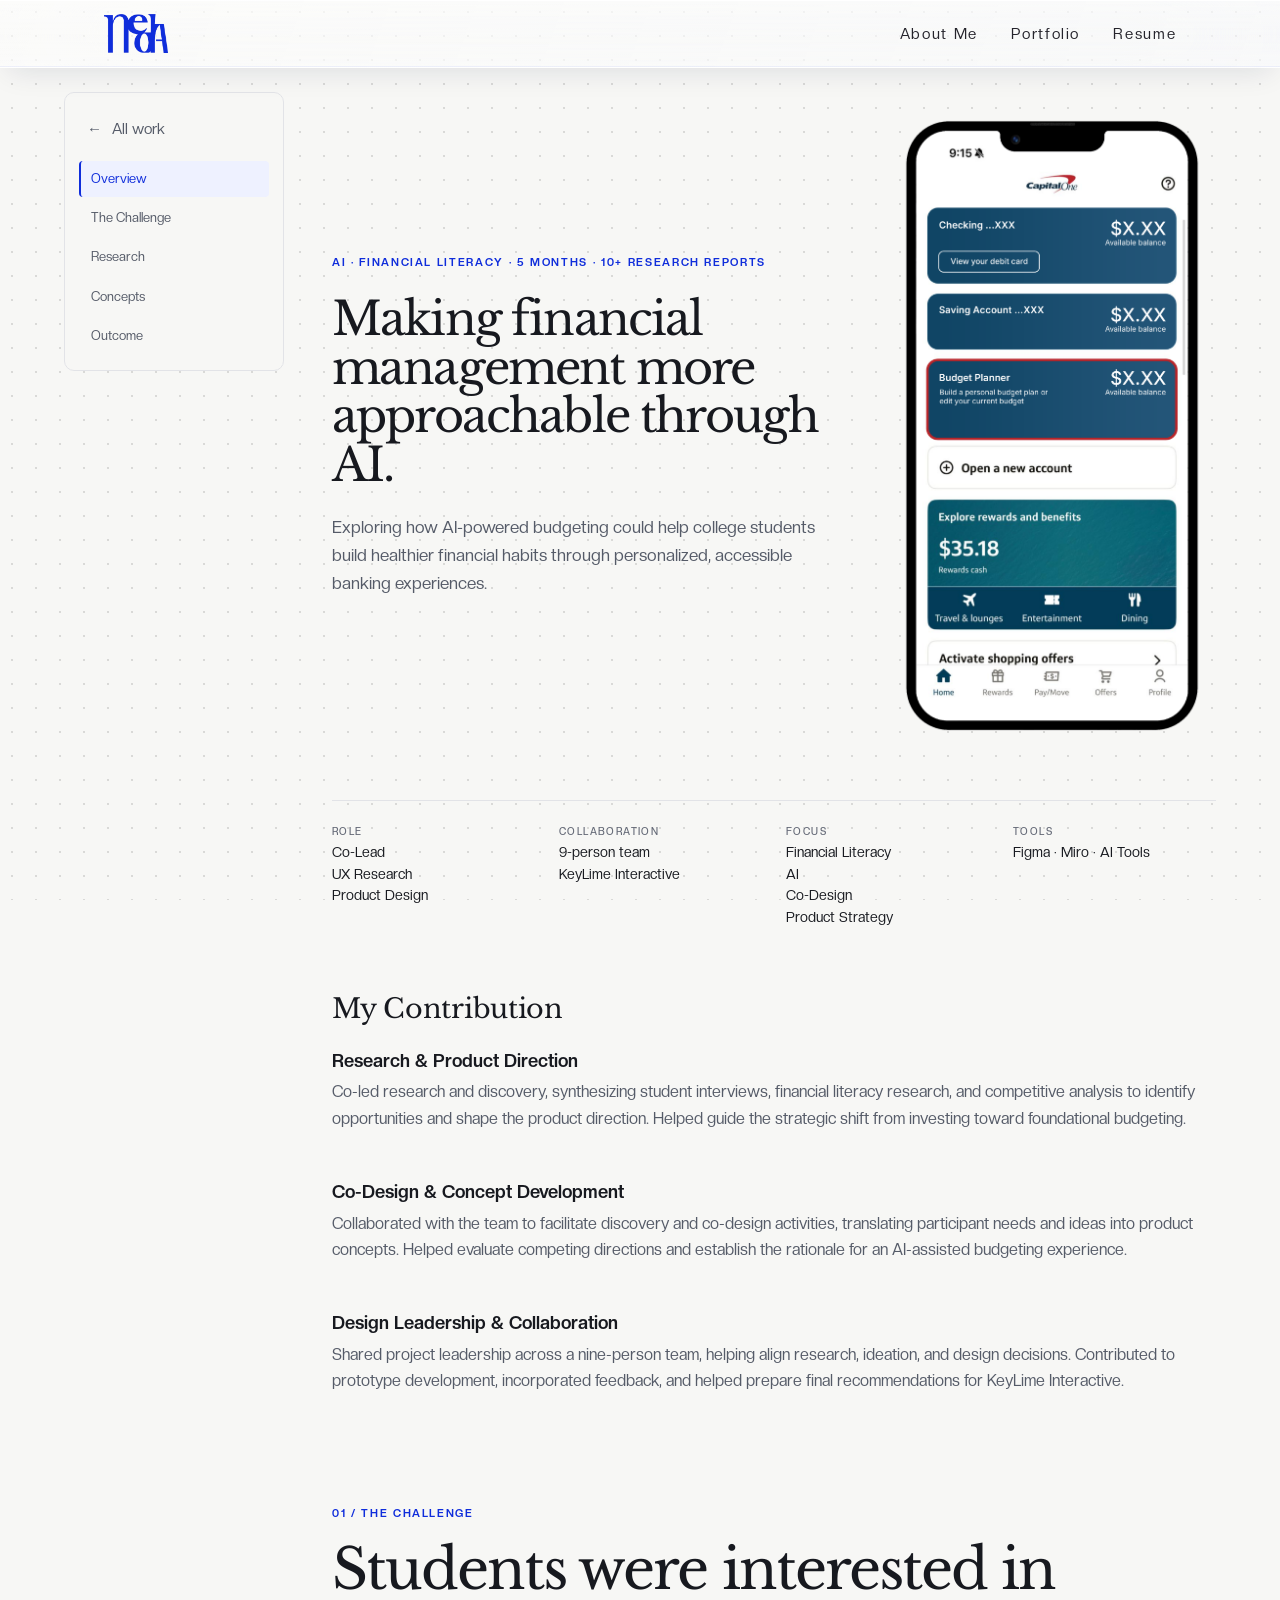
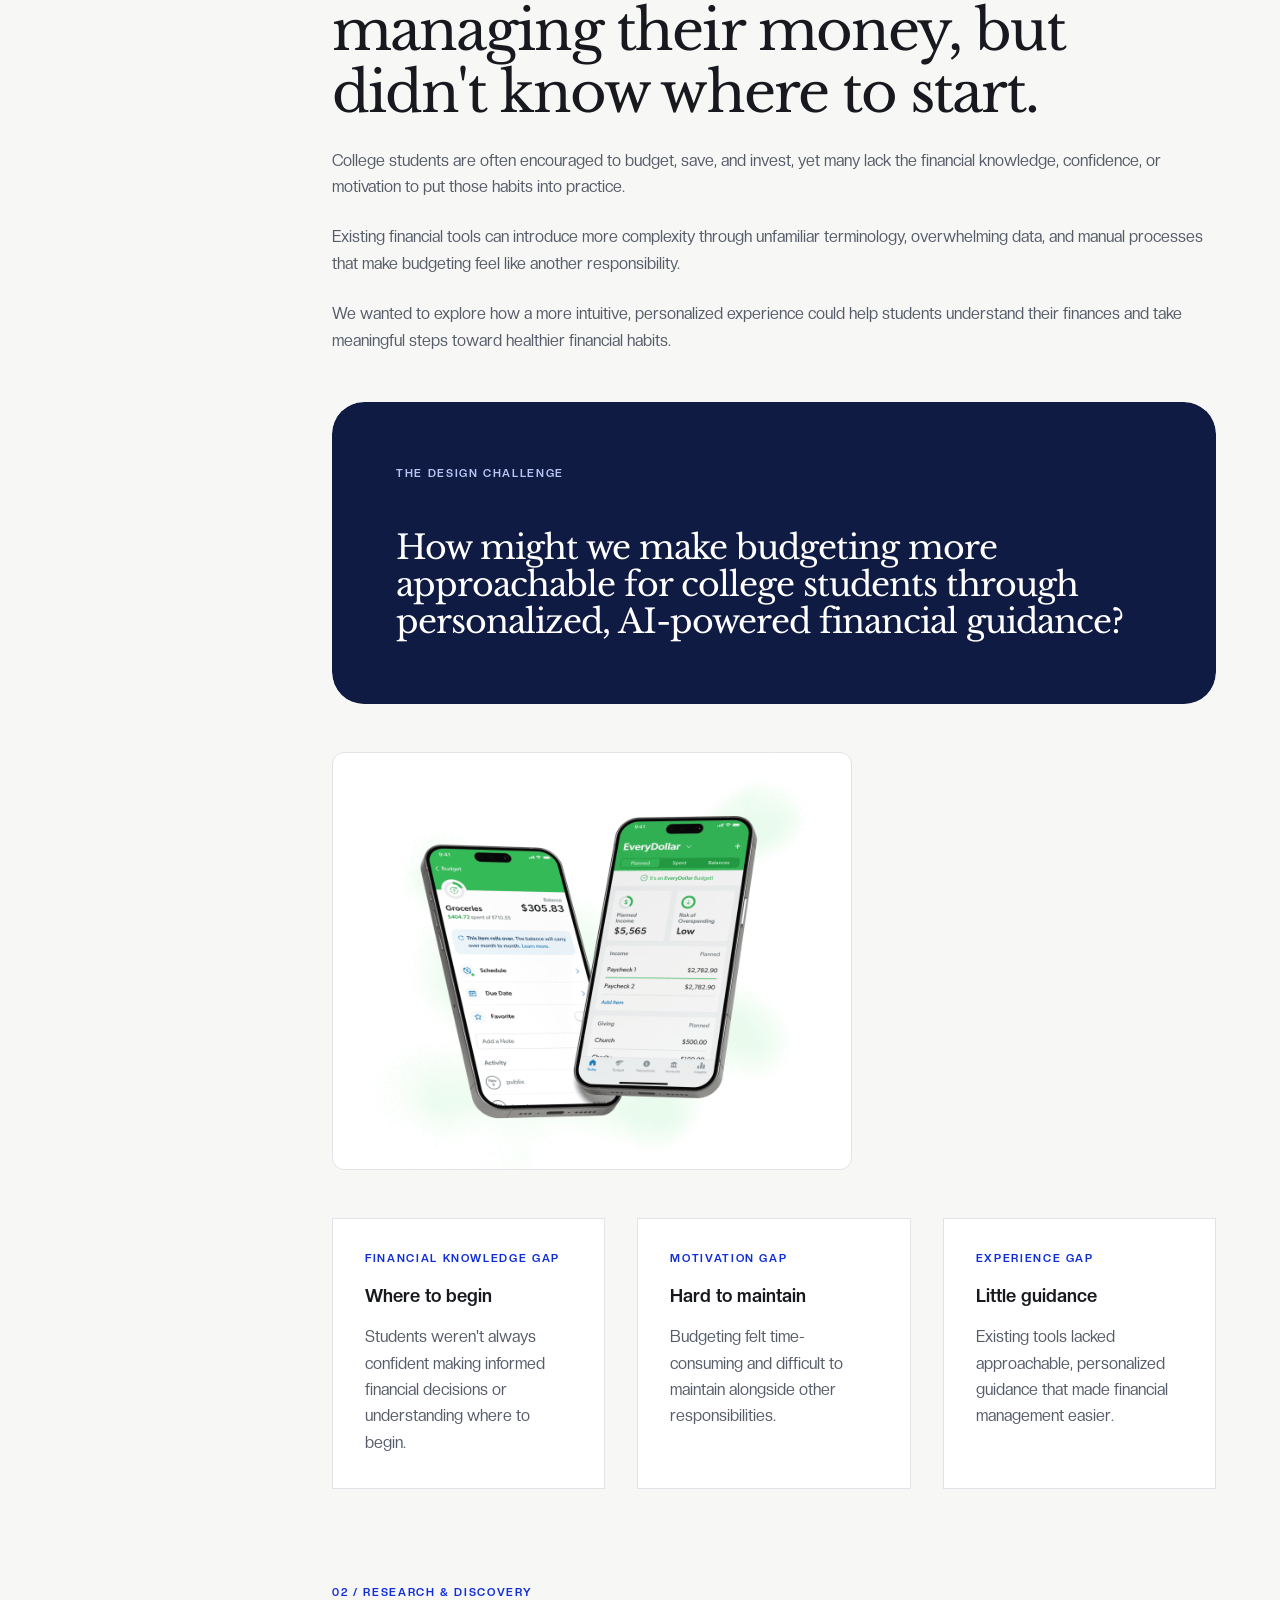
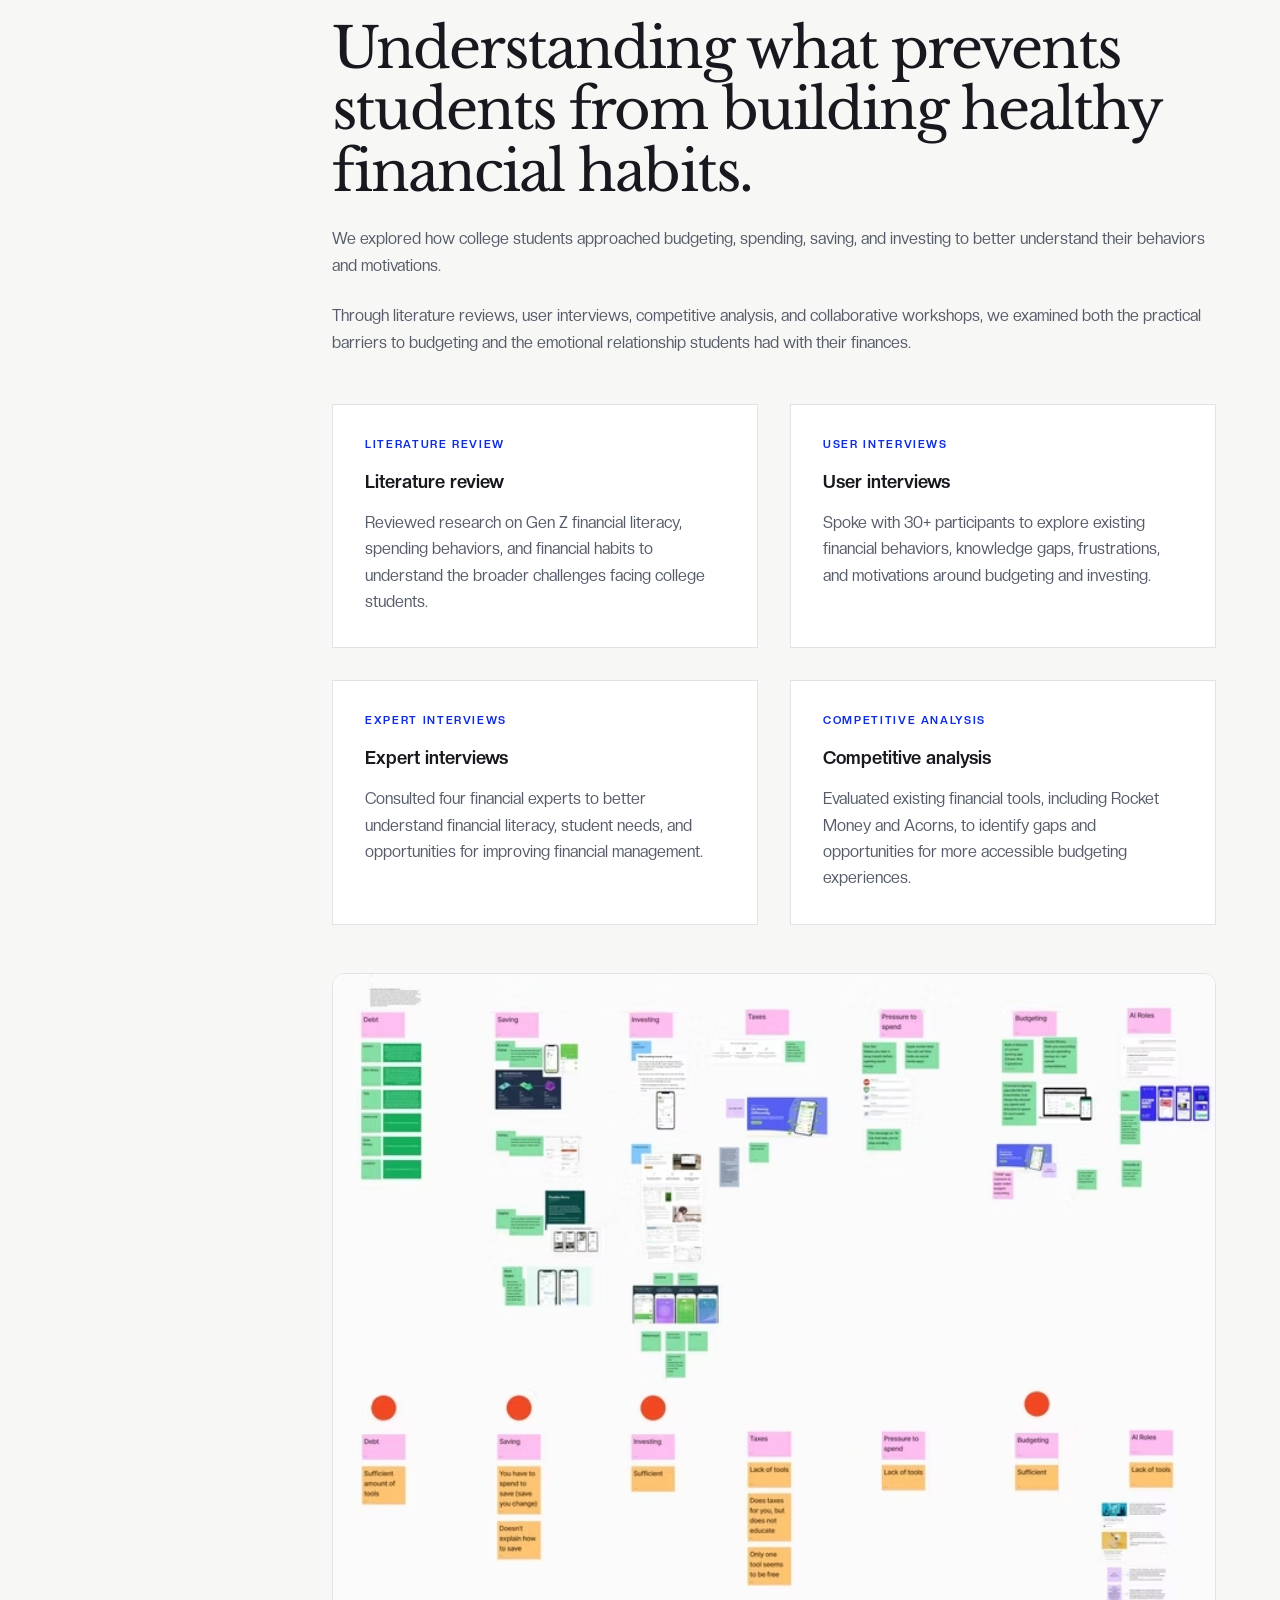
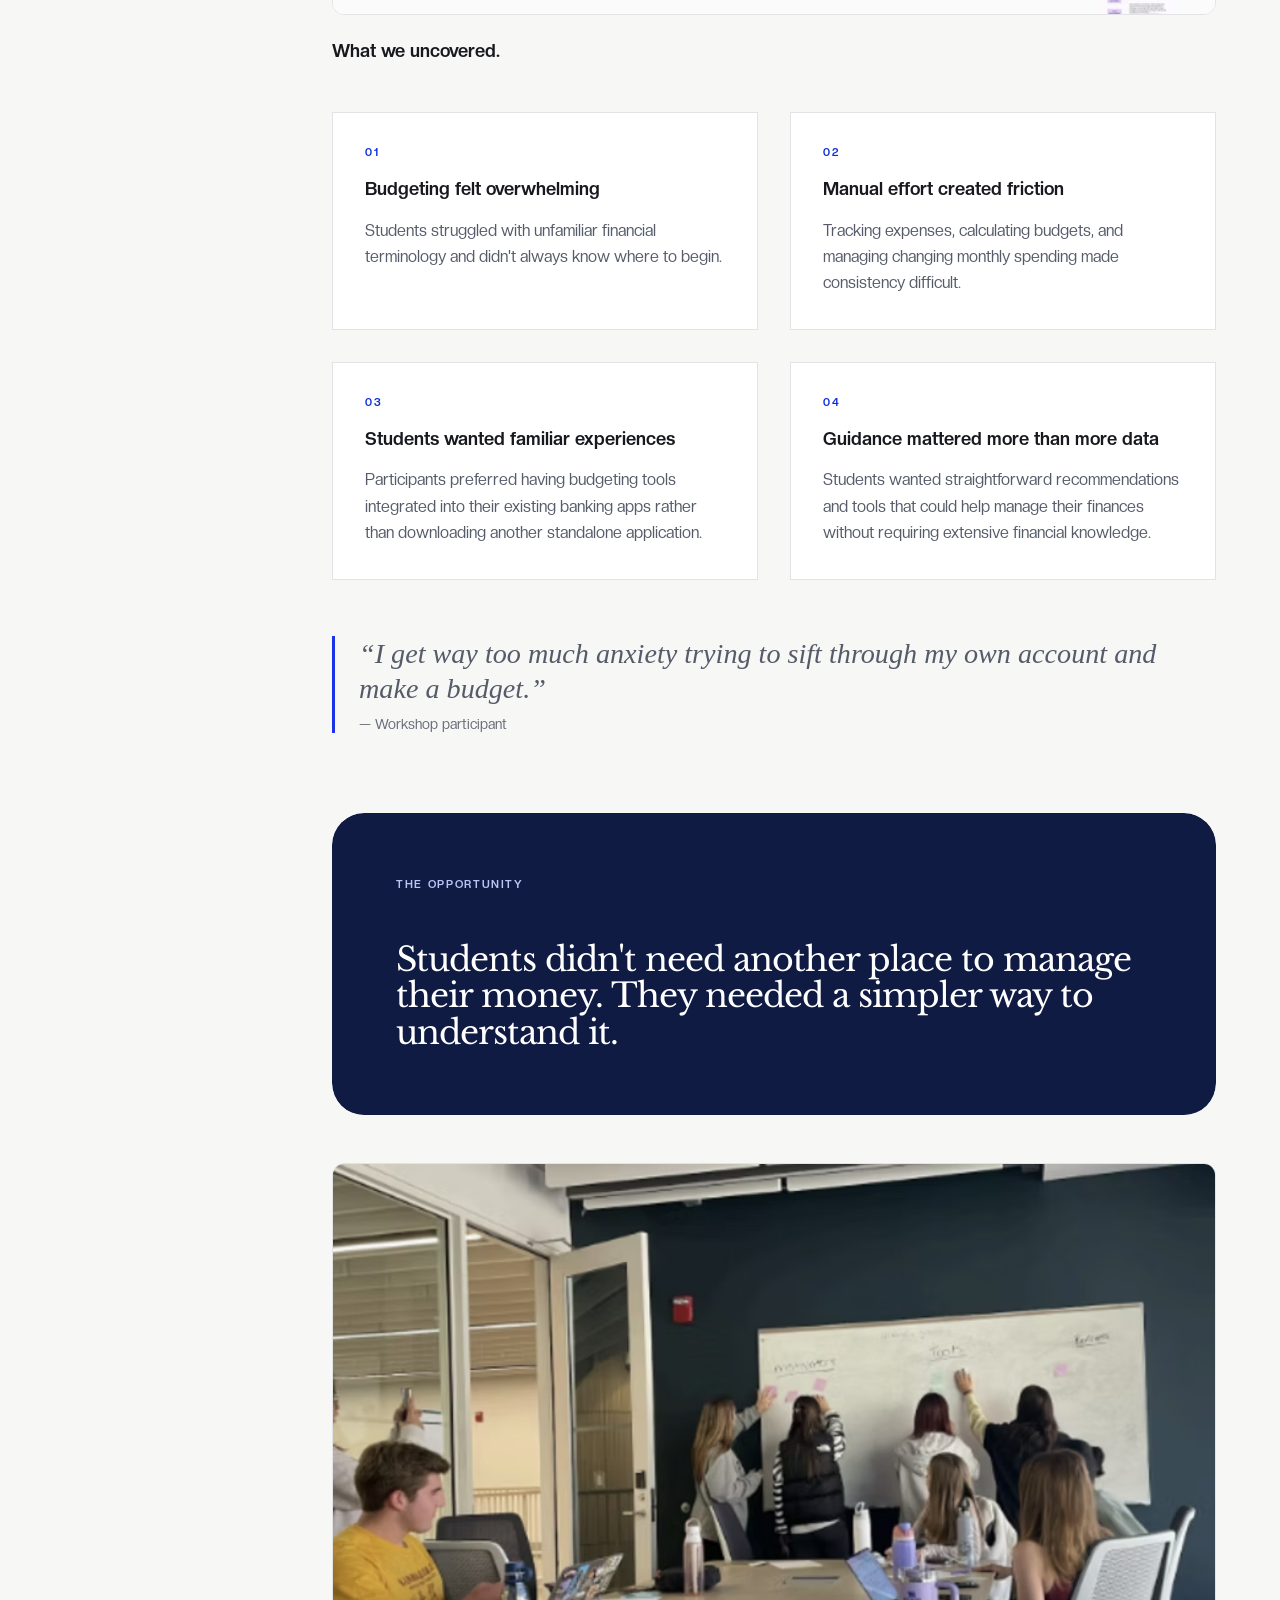
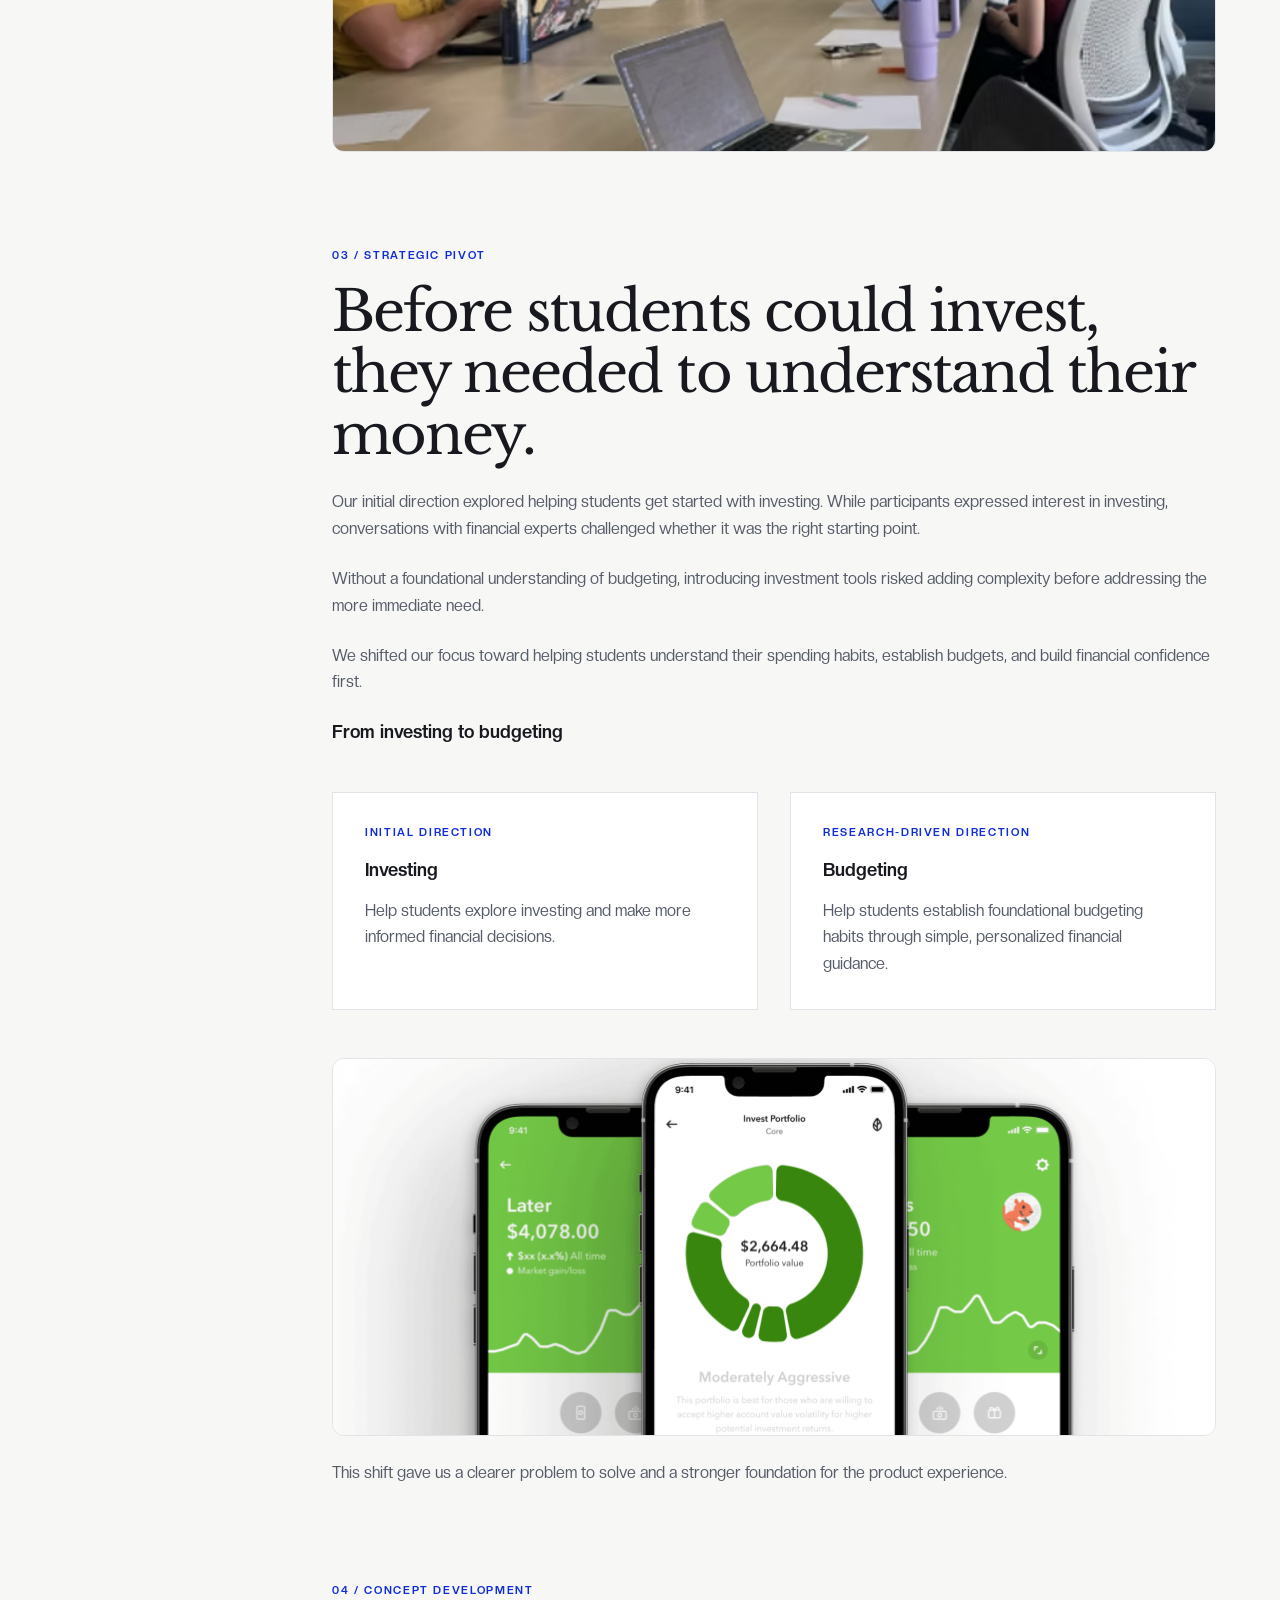
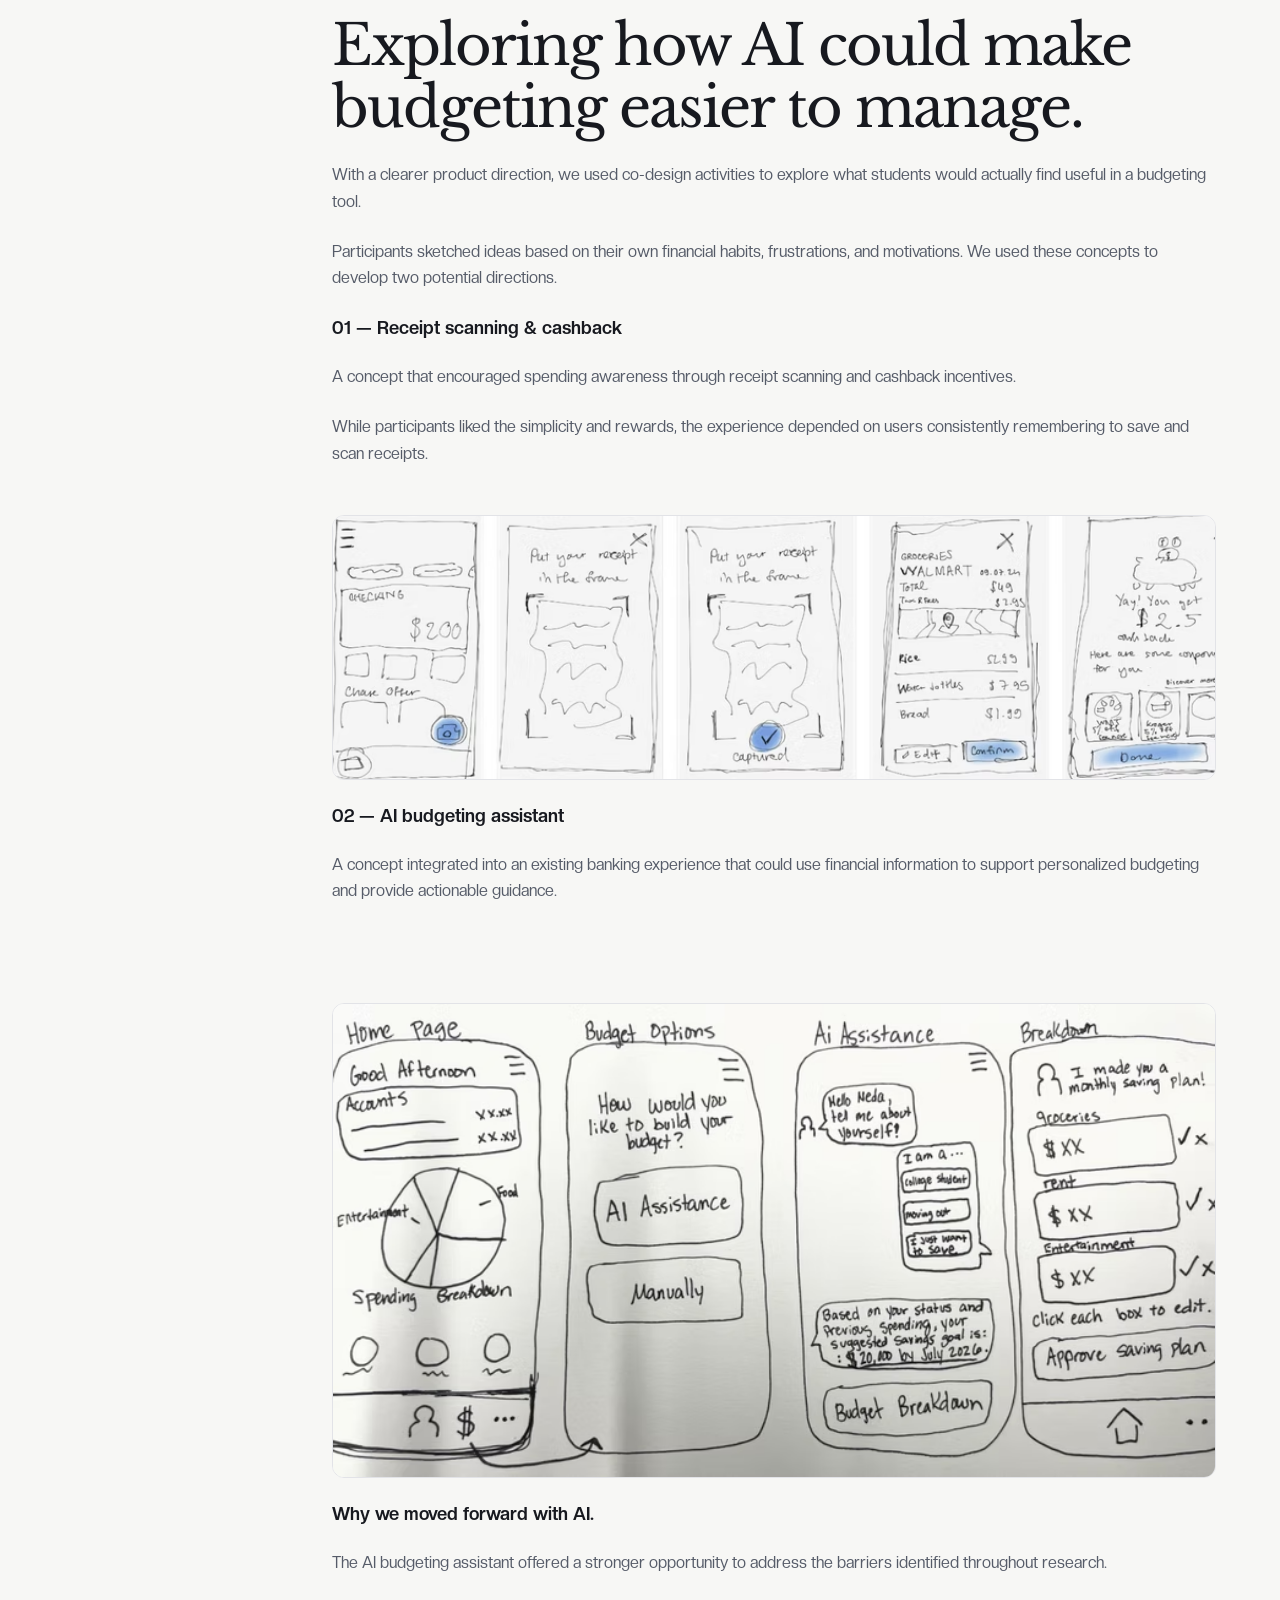
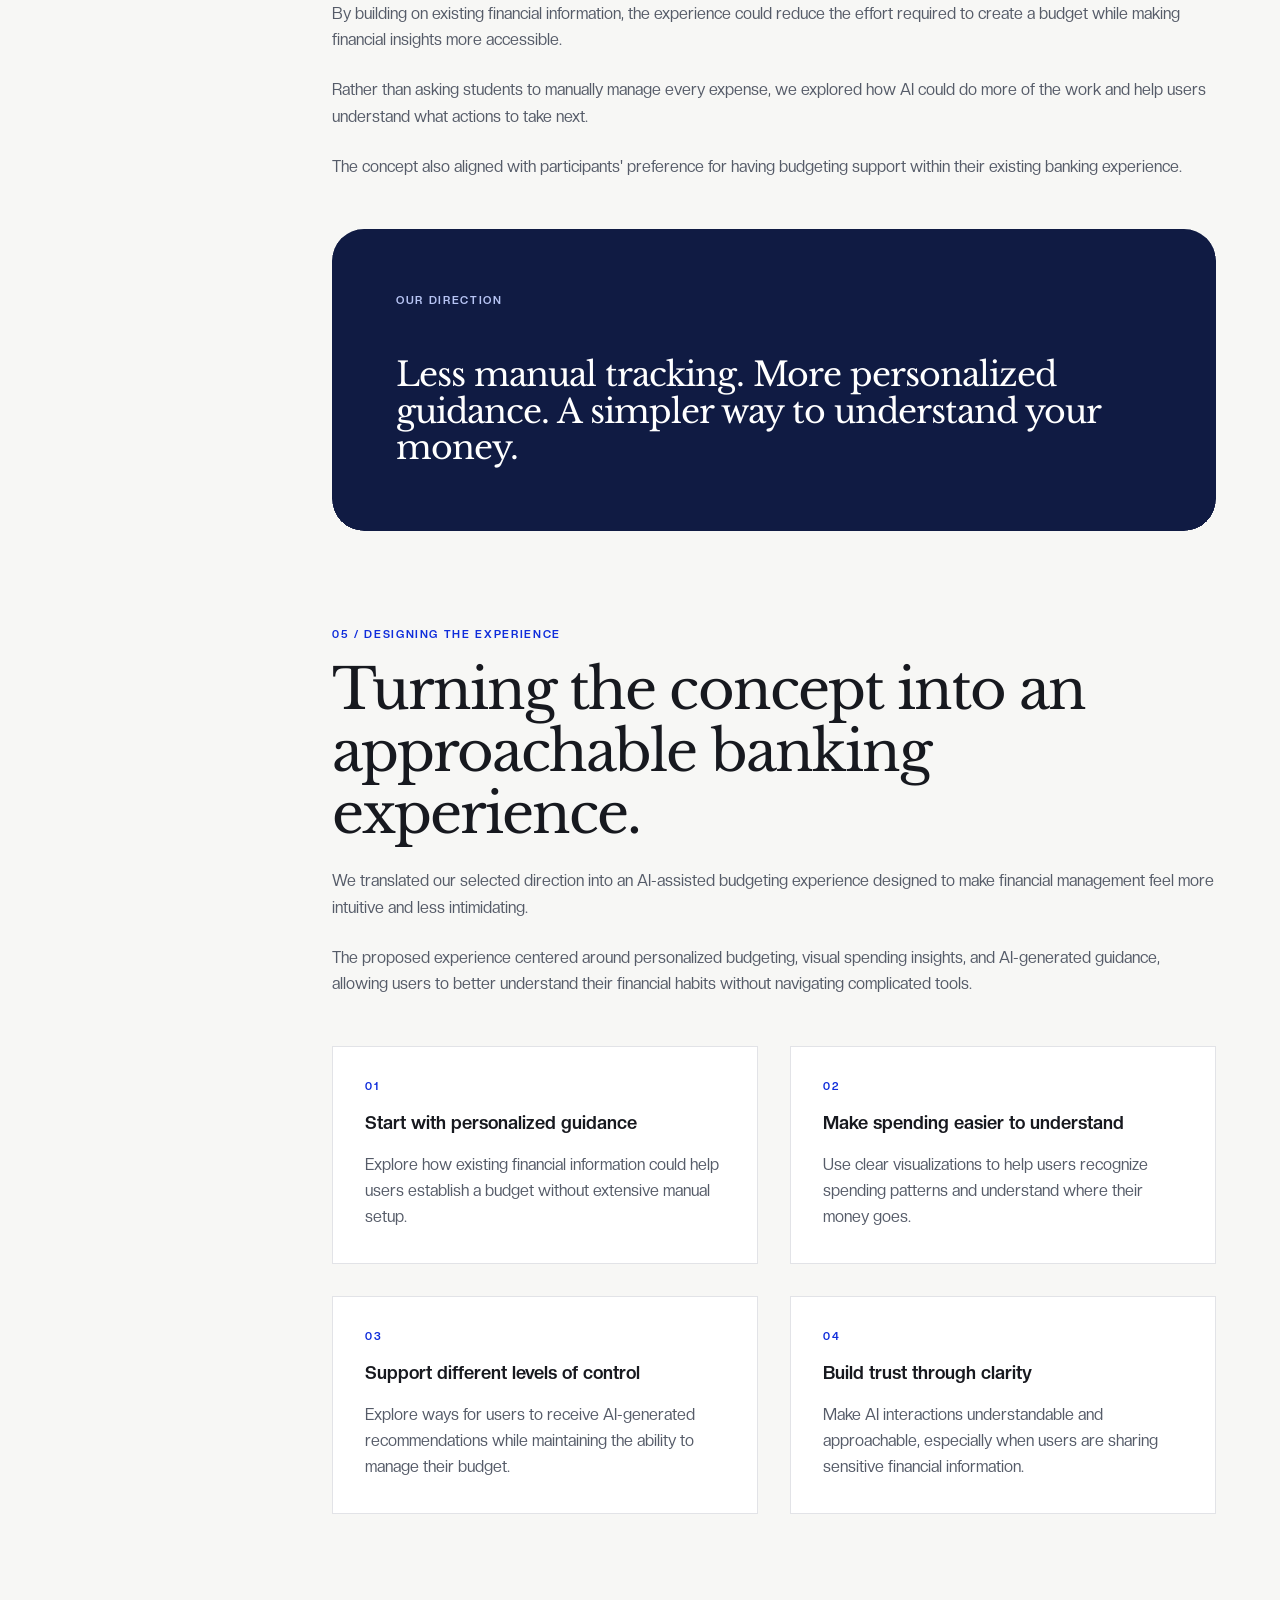
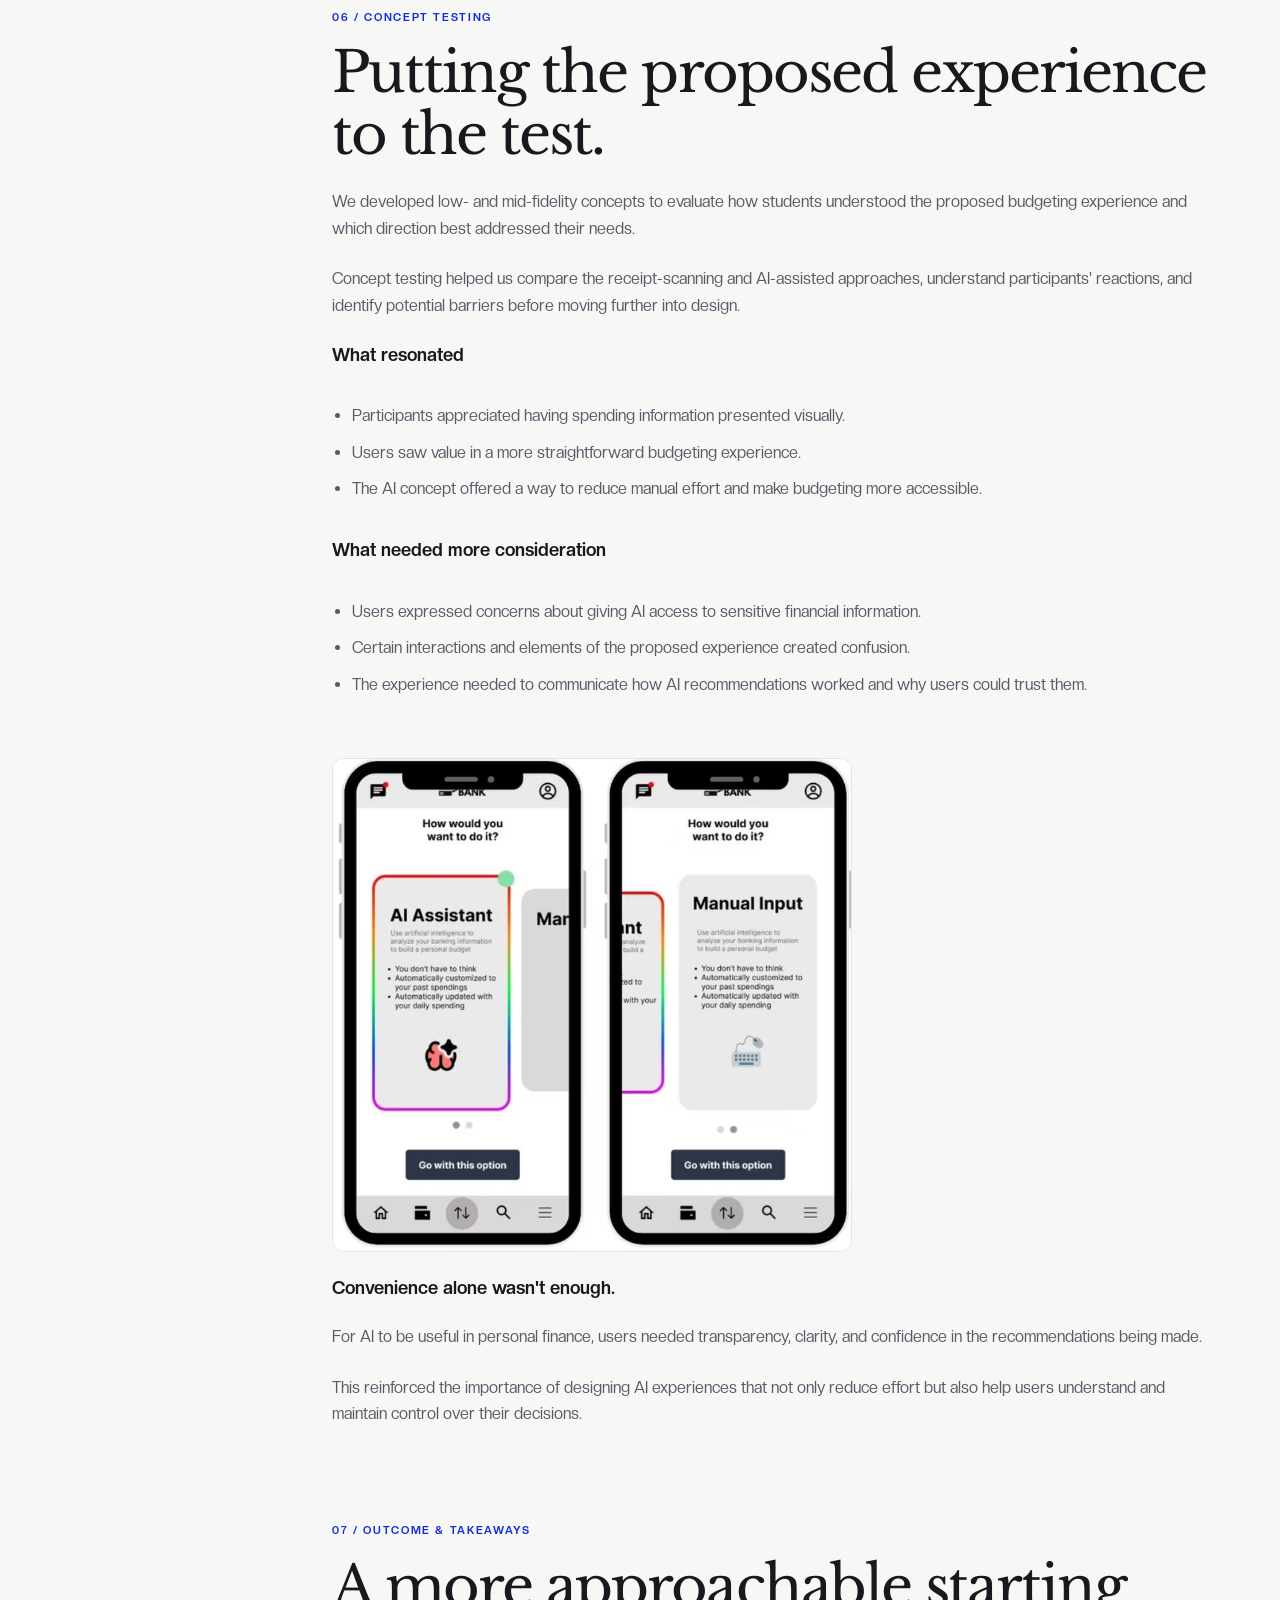
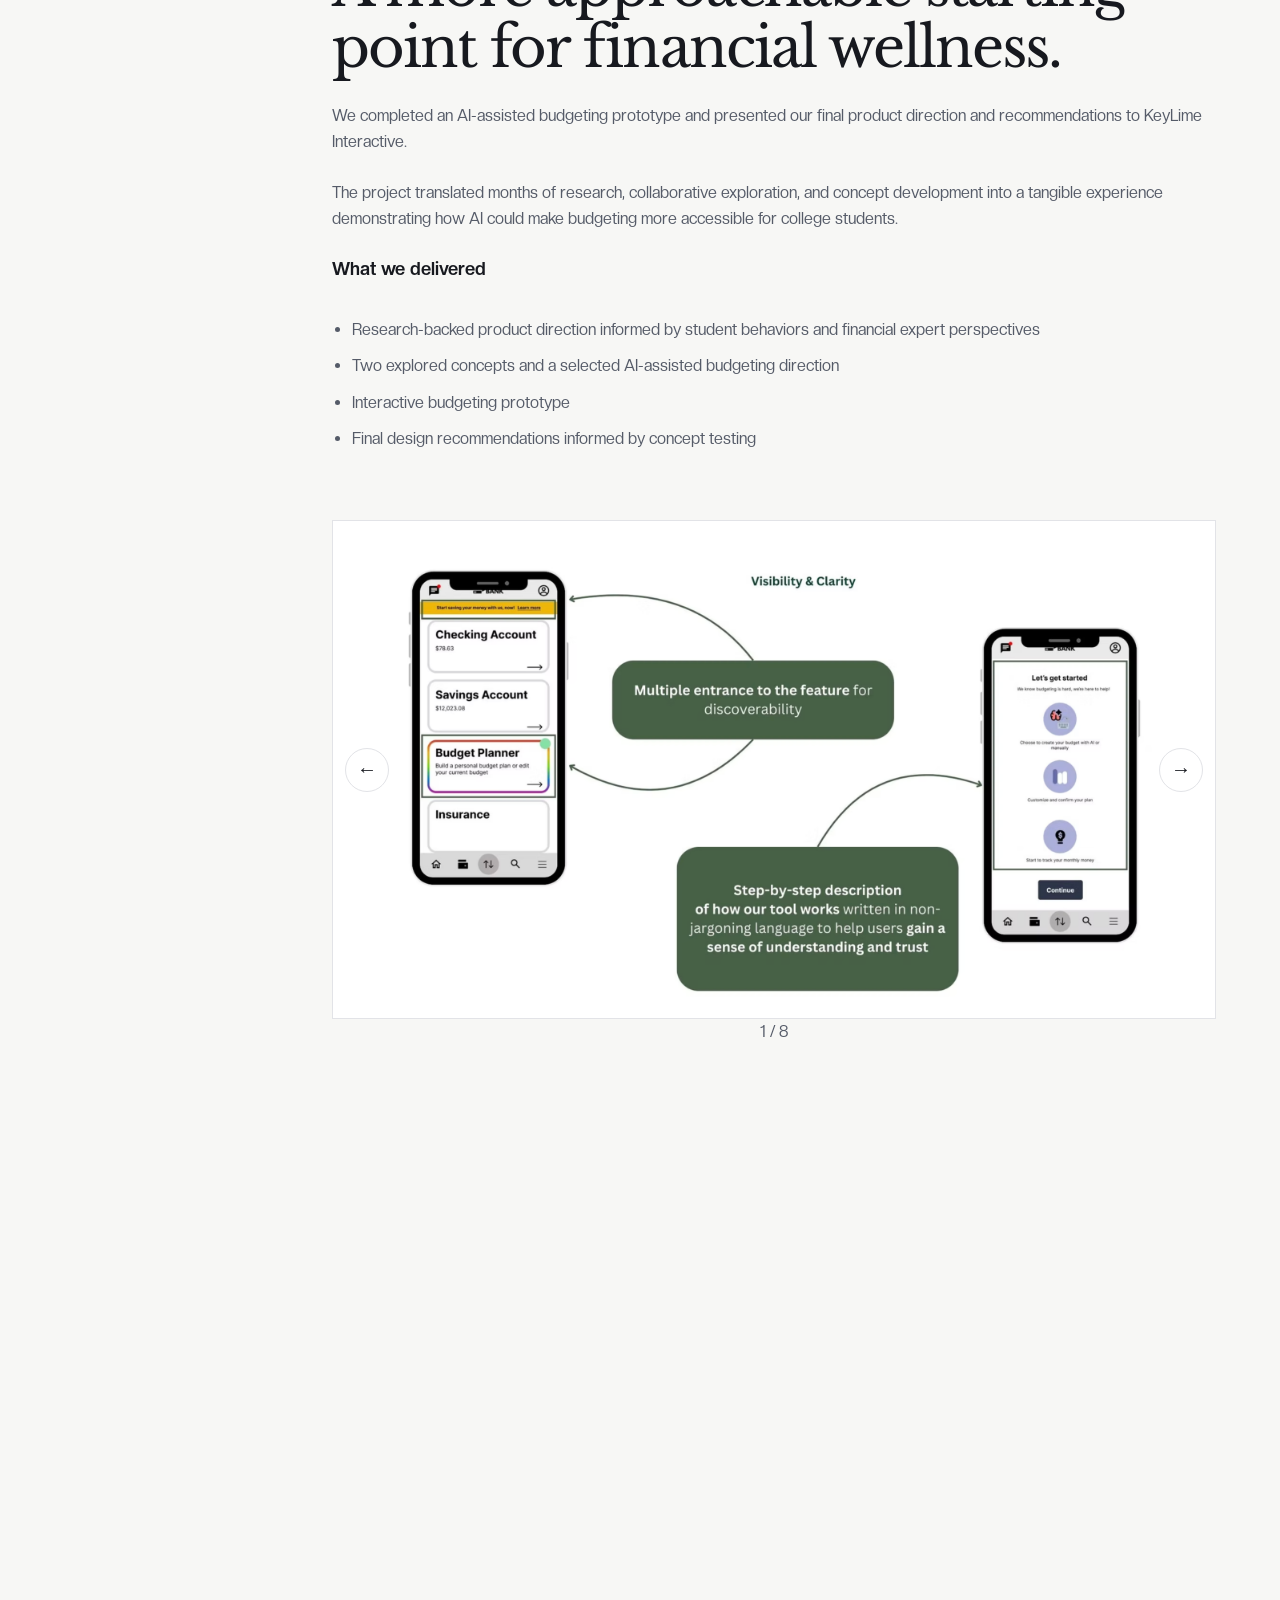
==== commit 674978fd: "AI case study typography; handwritten CTA underline Co-authored-by: Copilot App <223556219+Copilot@u" ====
--- a/ai-budgeting-app/index.html
+++ b/ai-budgeting-app/index.html
@@ -7,11 +7,11 @@
     <title>AI Budgeting | Neda Rahimi</title>
     <link rel="icon" type="image/png" href="../favicon.png">
     <link rel="apple-touch-icon" href="../apple-touch-icon.png">
-    <link rel="stylesheet" href="../styles.css?v=43">
+    <link rel="stylesheet" href="../styles.css?v=44">
     <link rel="stylesheet" href="../detail.css?v=19">
     <link rel="stylesheet" href="../spectrum/spectrum.css?v=6">
     <link rel="stylesheet" href="../verizon/verizon.css?v=3">
-    <link rel="stylesheet" href="ai.css?v=2">
+    <link rel="stylesheet" href="ai.css?v=3">
     <script src="ai.js" defer></script>
     <script src="../scroll-progress.js" defer></script>
     <script src="../cursor.js" defer></script>
@@ -63,11 +63,8 @@
           </dl>
         </header>
 
-        <section class="spectrum-container spectrum-section" id="contributions" aria-labelledby="contributions-title">
-          <div class="spectrum-section-head">
-            <p class="spectrum-section-no">MY CONTRIBUTIONS</p>
-            <h2 id="contributions-title">What I owned on the team.</h2>
-          </div>
+        <section class="spectrum-container spectrum-contribution" aria-labelledby="contribution-title">
+          <h2 id="contribution-title">My Contribution</h2>
           <div class="ai-contrib">
             <div><h3>Research &amp; Product Direction</h3><p>Co-led research and discovery, synthesizing student interviews, financial literacy research, and competitive analysis to identify opportunities and shape the product direction. Helped guide the strategic shift from investing toward foundational budgeting.</p></div>
             <div><h3>Co-Design &amp; Concept Development</h3><p>Collaborated with the team to facilitate discovery and co-design activities, translating participant needs and ideas into product concepts. Helped evaluate competing directions and establish the rationale for an AI-assisted budgeting experience.</p></div>
--- a/styles.css
+++ b/styles.css
@@ -1954,6 +1954,7 @@
 .home-page .project-cta[href^="byod"] { --cta-line: url("data:image/svg+xml,%3Csvg xmlns='http://www.w3.org/2000/svg' viewBox='0 0 160 10' preserveAspectRatio='none'%3E%3Cpath d='M2 7C30 3 52 8.5 84 5.2S132 2.8 158 5.5' fill='none' stroke='%231934e8' stroke-width='2.4' stroke-linecap='round' vector-effect='non-scaling-stroke'/%3E%3C/svg%3E"); }
 .home-page .project-cta[href^="spectrum"] { --cta-line: url("data:image/svg+xml,%3Csvg xmlns='http://www.w3.org/2000/svg' viewBox='0 0 160 10' preserveAspectRatio='none'%3E%3Cpath d='M3 4.5C20 7.5 46 2.8 78 5.8S126 7.6 157 3.2' fill='none' stroke='%231934e8' stroke-width='2.8' stroke-linecap='round' vector-effect='non-scaling-stroke'/%3E%3C/svg%3E"); }
 .home-page .project-cta[href^="verizon"] { --cta-line: url("data:image/svg+xml,%3Csvg xmlns='http://www.w3.org/2000/svg' viewBox='0 0 160 10' preserveAspectRatio='none'%3E%3Cpath d='M2 5.5C14 3 30 6.8 58 4.2 86 1.8 104 8 132 5S150 4 158 6.6' fill='none' stroke='%231934e8' stroke-width='2.2' stroke-linecap='round' vector-effect='non-scaling-stroke'/%3E%3C/svg%3E"); }
+.home-page .project-cta[href^="ai-budgeting"] { --cta-line: url("data:image/svg+xml,%3Csvg xmlns='http://www.w3.org/2000/svg' viewBox='0 0 160 10' preserveAspectRatio='none'%3E%3Cpath d='M2 4.8C26 7.8 48 2.6 82 5.4S130 7.2 158 3.6' fill='none' stroke='%231934e8' stroke-width='2.5' stroke-linecap='round' vector-effect='non-scaling-stroke'/%3E%3C/svg%3E"); }
 
 /* liquid-glass nav */
 .site-header {
--- a/ai-budgeting-app/ai.css
+++ b/ai-budgeting-app/ai.css
@@ -35,3 +35,18 @@
   .ai-slides-btn.next { right: 6px; }
   .ai-slides-frame { padding: 12px 44px; }
 }
+
+/* Only section headers use the large serif; sub-headings are bold sans */
+.ai-study .spectrum-contribution h2 { font-size: 27px; letter-spacing: -0.01em; }
+.ai-study .spectrum-section h3:not(.vz-insight h3),
+.ai-study .spectrum-contribution h3 {
+  font-family: var(--spectrum-sans) !important;
+  font-size: 18px;
+  font-weight: 700;
+  letter-spacing: 0;
+  line-height: 1.35;
+  color: var(--spectrum-ink);
+}
+.ai-study .spectrum-contribution h3 { margin-bottom: 6px; }
+.ai-study .spectrum-contribution p { font-size: 16px; }
+.ai-study .vz-card h3 { font-size: 18px; }
